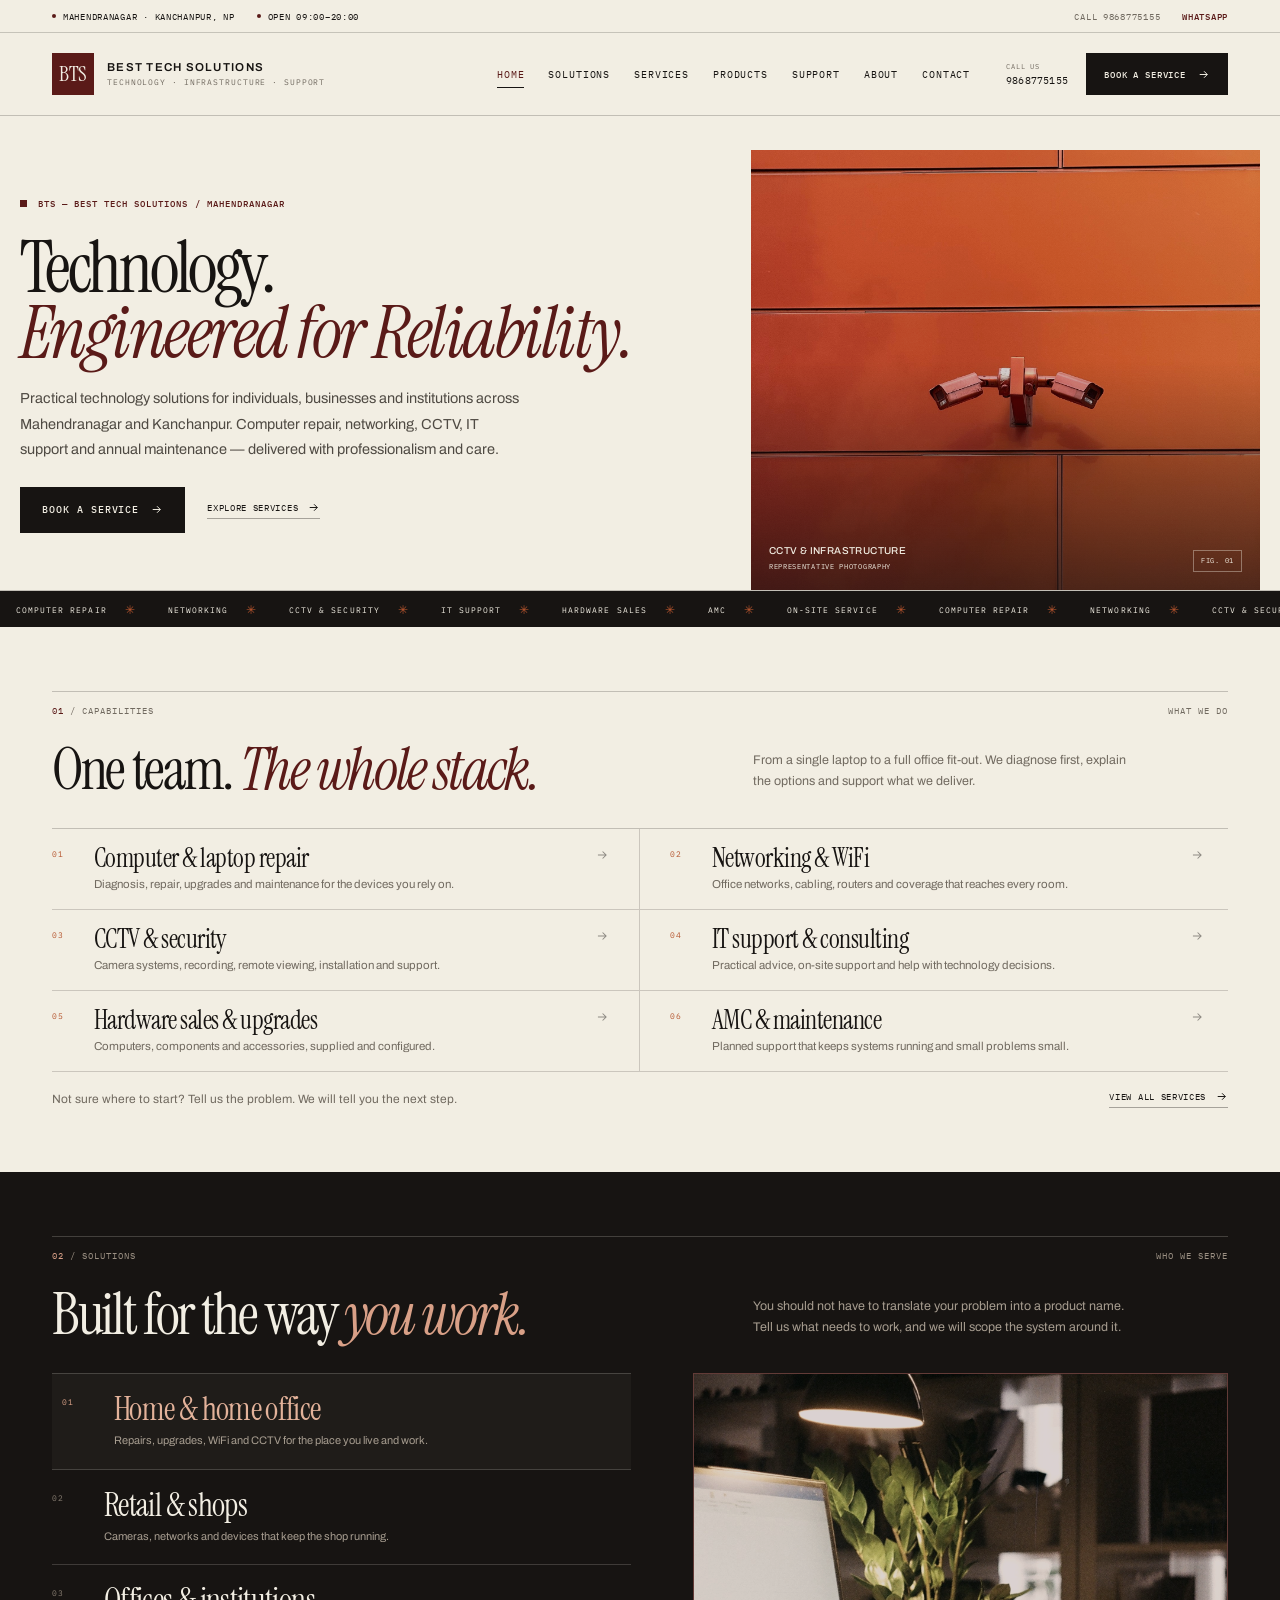
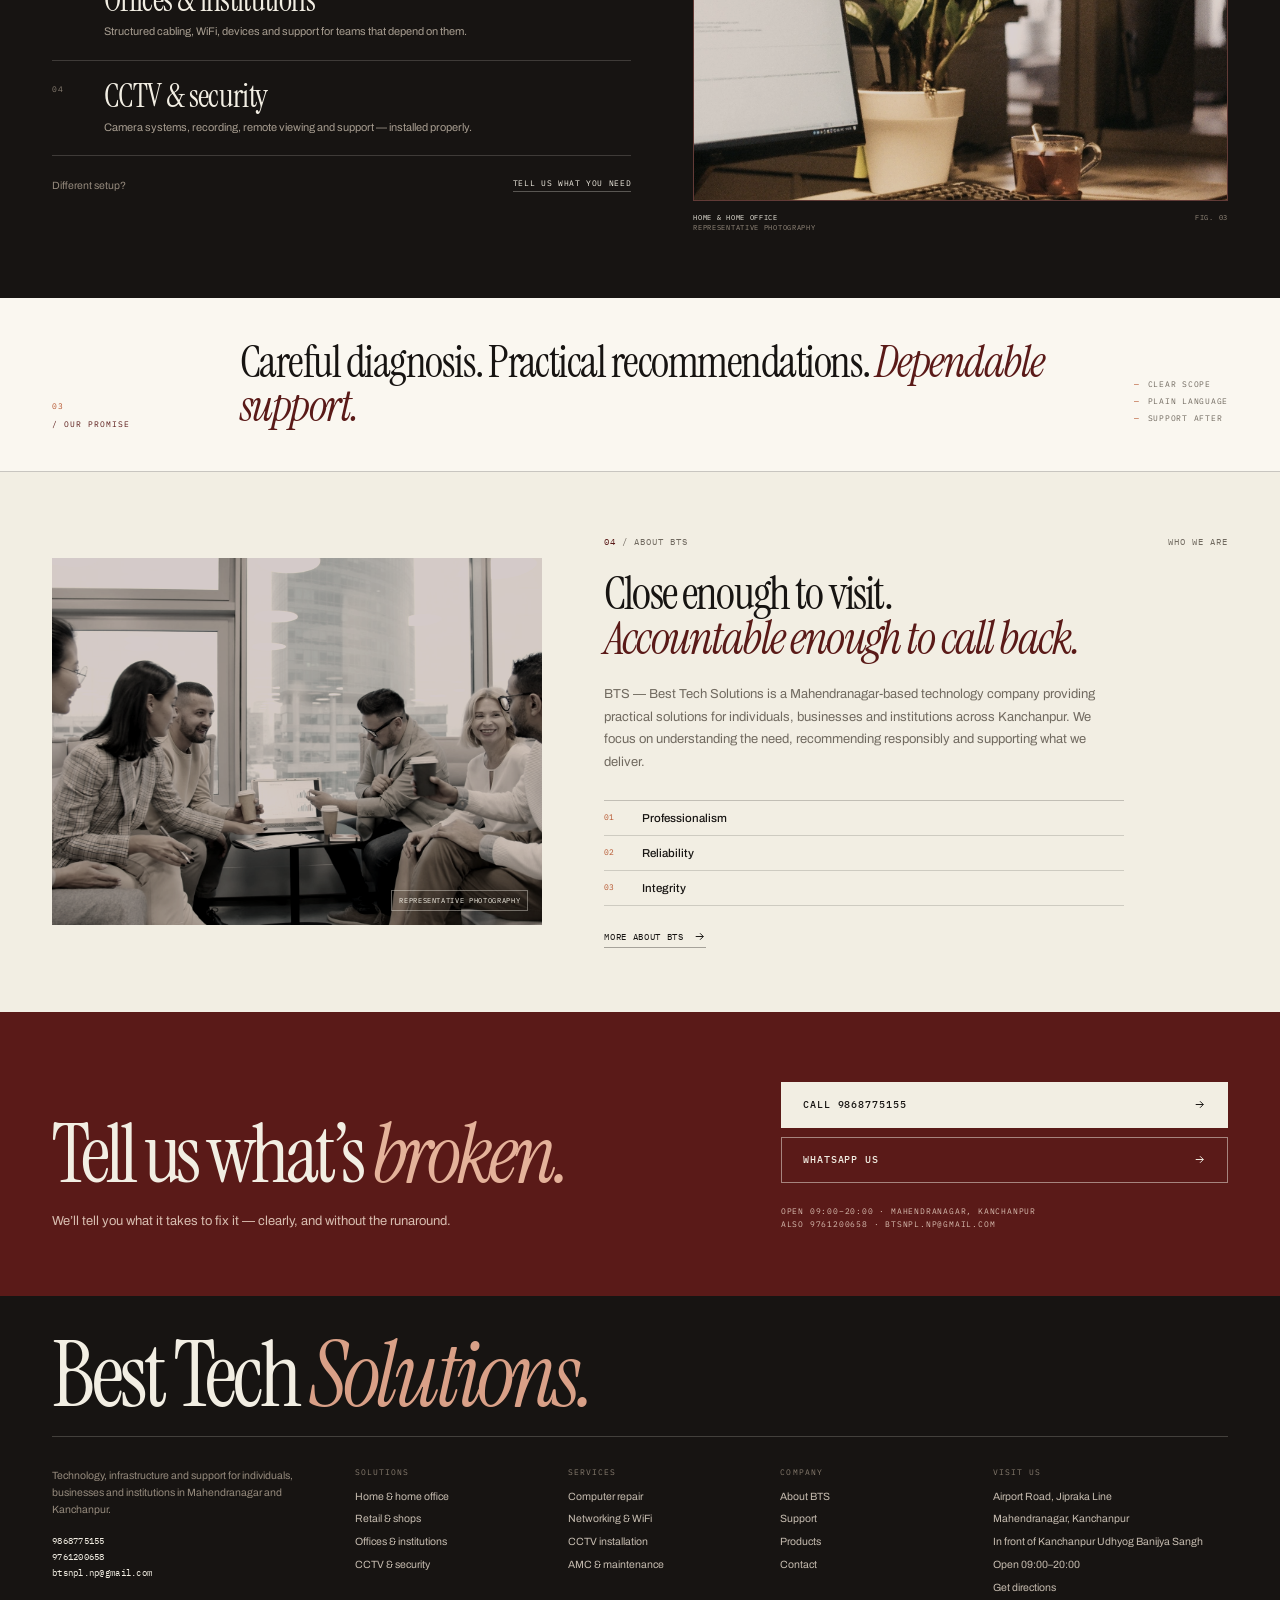
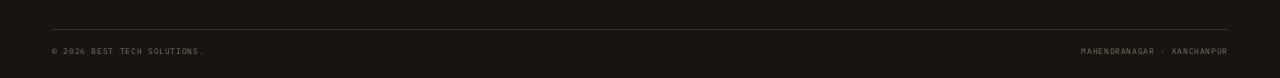
==== index.html @ 737e8fcb "Publish BTS public website client preview" ====
<!doctype html>
<html lang="en">
<head>
<meta charset="utf-8">
<meta name="viewport" content="width=device-width, initial-scale=1">
<title>Best Tech Solutions — Computer repair, networking & CCTV in Mahendranagar</title>
<meta name="description" content="Practical technology solutions for individuals, businesses and institutions in Mahendranagar, Kanchanpur. Computer repair, networking, CCTV, IT support, hardware sales and AMC.">
<meta name="theme-color" content="#F2EEE3">
<meta name="robots" content="noindex, nofollow">
<meta property="og:type" content="website">
<meta property="og:title" content="Best Tech Solutions — Computer repair, networking & CCTV in Mahendranagar">
<meta property="og:description" content="Practical technology solutions for individuals, businesses and institutions in Mahendranagar, Kanchanpur. Computer repair, networking, CCTV, IT support, hardware sales and AMC.">
<link rel="icon" href="favicon.svg" type="image/svg+xml">
<link rel="preconnect" href="https://fonts.googleapis.com">
<link rel="preconnect" href="https://fonts.gstatic.com" crossorigin>
<link rel="stylesheet" href="styles.css">
<link rel="stylesheet" href="pages.css">
<script type="application/ld+json">{"@context":"https://schema.org","@type":"ComputerStore","name":"BTS — Best Tech Solutions","description":"Computer hardware repair, networking and infrastructure, CCTV and security, IT support and consulting, hardware sales and upgrades, and annual maintenance services in Mahendranagar, Kanchanpur, Nepal.","telephone":"+977-9868775155","email":"btsnpl.np@gmail.com","address":{"@type":"PostalAddress","streetAddress":"Airport Road, Jipraka Line","addressLocality":"Mahendranagar","addressRegion":"Kanchanpur","addressCountry":"NP"},"areaServed":"Mahendranagar, Kanchanpur, Nepal"}</script>
</head>
<body class="page-home">
<a class="skip-link" href="#main">Skip to content</a>
<div class="utility">
  <div class="wrap utility-inner">
    <div class="utility-left">
      <span class="utility-item"><i></i> Mahendranagar · Kanchanpur, NP</span>
      <span class="utility-item"><i></i> Open 09:00–20:00</span>
    </div>
    <div class="utility-right">
      <a href="tel:9868775155">Call 9868775155</a>
      <a class="wa" href="https://wa.me/9779868775155" target="_blank" rel="noopener">WhatsApp</a>
    </div>
  </div>
</div>

<header class="header">
  <div class="wrap header-inner">
    <a class="brand" href="index.html" aria-label="Best Tech Solutions — home">
      <span class="brand-mark">BTS</span>
      <span class="brand-text">
        <strong>BEST TECH SOLUTIONS</strong>
        <small>Technology · Infrastructure · Support</small>
      </span>
    </a>
    <nav class="nav" aria-label="Main navigation">
      <a class="active" href="index.html" aria-current="page">Home</a>
      <a href="solutions.html">Solutions</a>
      <a href="services.html">Services</a>
      <a href="products.html">Products</a>
      <a href="support.html">Support</a>
      <a href="about.html">About</a>
      <a href="contact.html">Contact</a>
    </nav>
    <div class="header-actions">
      <a class="header-phone" href="tel:9868775155"><span>Call us</span>9868775155</a>
      <a class="btn btn-dark btn-small" href="contact.html">Book a service <svg viewBox="0 0 24 24" fill="none" stroke="currentColor" stroke-width="1.8"><path d="M5 12h14M13 6l6 6-6 6"/></svg></a>
      <button class="menu-button" type="button" id="menuButton" aria-expanded="false" aria-controls="mobileNav">Menu</button>
    </div>
  </div>
</header>

<nav class="mobile-nav" id="mobileNav" aria-label="Mobile navigation">
      <a class="active" href="index.html" aria-current="page">Home</a>
      <a href="solutions.html">Solutions</a>
      <a href="services.html">Services</a>
      <a href="products.html">Products</a>
      <a href="support.html">Support</a>
      <a href="about.html">About</a>
      <a href="contact.html">Contact</a>
  <a class="mobile-call" href="tel:9868775155">Call 9868775155</a>
  <a class="mobile-wa" href="https://wa.me/9779868775155" target="_blank" rel="noopener">WhatsApp</a>
</nav>

<main id="main">
<section class="hero">
  <div class="wrap hero-grid">
    <div class="hero-copy">
      <div>
        <p class="hero-eyebrow">BTS — Best Tech Solutions / Mahendranagar</p>
        <h1>Technology. <em>Engineered for Reliability.</em></h1>
        <p class="hero-lead">Practical technology solutions for individuals, businesses and institutions across Mahendranagar and Kanchanpur. Computer repair, networking, CCTV, IT support and annual maintenance — delivered with professionalism and care.</p>
        <div class="hero-actions">
          <a class="btn btn-dark" href="contact.html">Book a service <svg viewBox="0 0 24 24" fill="none" stroke="currentColor" stroke-width="1.8"><path d="M5 12h14M13 6l6 6-6 6"/></svg></a>
          <a class="link-arrow" href="services.html">Explore services <svg viewBox="0 0 24 24" fill="none" stroke="currentColor" stroke-width="1.8"><path d="M5 12h14M13 6l6 6-6 6"/></svg></a>
        </div>
      </div>
    </div>
    <div class="hero-visual">
      <img src="assets/modern/cctv-orange.jpg" alt="Modern security camera on an exterior wall" width="1800" height="2400">
      <div class="image-caption">
        <div><strong>CCTV &amp; infrastructure</strong>Representative photography</div>
        <span class="fig">Fig. 01</span>
      </div>
    </div>
  </div>
</section>

<div class="ticker" aria-hidden="true">
  <div class="ticker-track">
    <div class="ticker-set">
      <span>Computer repair <b>✳</b></span><span>Networking <b>✳</b></span><span>CCTV &amp; security <b>✳</b></span><span>IT support <b>✳</b></span><span>Hardware sales <b>✳</b></span><span>AMC <b>✳</b></span><span>On-site service <b>✳</b></span>
    </div>
    <div class="ticker-set">
      <span>Computer repair <b>✳</b></span><span>Networking <b>✳</b></span><span>CCTV &amp; security <b>✳</b></span><span>IT support <b>✳</b></span><span>Hardware sales <b>✳</b></span><span>AMC <b>✳</b></span><span>On-site service <b>✳</b></span>
    </div>
  </div>
</div>

<section class="section">
  <div class="wrap">
    <div class="section-meta"><span><span class="index">01</span> / Capabilities</span><span>What we do</span></div>
    <div class="section-intro">
      <h2>One team. <em>The whole stack.</em></h2>
      <p>From a single laptop to a full office fit-out. We diagnose first, explain the options and support what we deliver.</p>
    </div>
    <div class="cap-list">
      <a class="cap-row" href="services.html#repair">
        <span class="cap-num">01</span>
        <h3>Computer &amp; laptop repair</h3>
        <p>Diagnosis, repair, upgrades and maintenance for the devices you rely on.</p>
        <svg class="cap-arrow" viewBox="0 0 24 24" fill="none" stroke="currentColor" stroke-width="1.8"><path d="M5 12h14M13 6l6 6-6 6"/></svg>
      </a>
      <a class="cap-row" href="services.html#networking">
        <span class="cap-num">02</span>
        <h3>Networking &amp; WiFi</h3>
        <p>Office networks, cabling, routers and coverage that reaches every room.</p>
        <svg class="cap-arrow" viewBox="0 0 24 24" fill="none" stroke="currentColor" stroke-width="1.8"><path d="M5 12h14M13 6l6 6-6 6"/></svg>
      </a>
      <a class="cap-row" href="services.html#cctv">
        <span class="cap-num">03</span>
        <h3>CCTV &amp; security</h3>
        <p>Camera systems, recording, remote viewing, installation and support.</p>
        <svg class="cap-arrow" viewBox="0 0 24 24" fill="none" stroke="currentColor" stroke-width="1.8"><path d="M5 12h14M13 6l6 6-6 6"/></svg>
      </a>
      <a class="cap-row" href="services.html#support">
        <span class="cap-num">04</span>
        <h3>IT support &amp; consulting</h3>
        <p>Practical advice, on-site support and help with technology decisions.</p>
        <svg class="cap-arrow" viewBox="0 0 24 24" fill="none" stroke="currentColor" stroke-width="1.8"><path d="M5 12h14M13 6l6 6-6 6"/></svg>
      </a>
      <a class="cap-row" href="services.html#sales">
        <span class="cap-num">05</span>
        <h3>Hardware sales &amp; upgrades</h3>
        <p>Computers, components and accessories, supplied and configured.</p>
        <svg class="cap-arrow" viewBox="0 0 24 24" fill="none" stroke="currentColor" stroke-width="1.8"><path d="M5 12h14M13 6l6 6-6 6"/></svg>
      </a>
      <a class="cap-row" href="services.html#amc">
        <span class="cap-num">06</span>
        <h3>AMC &amp; maintenance</h3>
        <p>Planned support that keeps systems running and small problems small.</p>
        <svg class="cap-arrow" viewBox="0 0 24 24" fill="none" stroke="currentColor" stroke-width="1.8"><path d="M5 12h14M13 6l6 6-6 6"/></svg>
      </a>
    </div>
    <div class="cap-foot">
      <p>Not sure where to start? Tell us the problem. We will tell you the next step.</p>
      <a class="link-arrow" href="services.html">View all services <svg viewBox="0 0 24 24" fill="none" stroke="currentColor" stroke-width="1.8"><path d="M5 12h14M13 6l6 6-6 6"/></svg></a>
    </div>
  </div>
</section>

<section class="section section-dark" id="solutions">
  <div class="wrap">
    <div class="section-meta"><span><span class="index">02</span> / Solutions</span><span>Who we serve</span></div>
    <div class="section-intro">
      <h2>Built for the way <em>you work.</em></h2>
      <p>You should not have to translate your problem into a product name. Tell us what needs to work, and we will scope the system around it.</p>
    </div>
    <div class="solution-grid">
      <div class="solution-list" id="solutionList">
        <a class="solution-row active" href="solutions.html#home" data-image="assets/modern/home-office.jpg" data-caption="Home &amp; home office" data-alt="Home office desk with a monitor and plant" data-fig="03">
          <span class="num">01</span>
          <div><h3>Home &amp; home office</h3><p>Repairs, upgrades, WiFi and CCTV for the place you live and work.</p></div>
        </a>
        <a class="solution-row" href="solutions.html#retail" data-image="assets/modern/retail-counter.jpg" data-caption="Retail &amp; shops" data-alt="Customer paying at a modern retail counter" data-fig="04">
          <span class="num">02</span>
          <div><h3>Retail &amp; shops</h3><p>Cameras, networks and devices that keep the shop running.</p></div>
        </a>
        <a class="solution-row" href="solutions.html#offices" data-image="assets/modern/office-team.jpg" data-caption="Offices &amp; institutions" data-alt="Team working together in a bright office" data-fig="05">
          <span class="num">03</span>
          <div><h3>Offices &amp; institutions</h3><p>Structured cabling, WiFi, devices and support for teams that depend on them.</p></div>
        </a>
        <a class="solution-row" href="solutions.html#cctv" data-image="assets/modern/cctv-camera.jpg" data-caption="CCTV &amp; security" data-alt="Modern security camera installed on a building" data-fig="06">
          <span class="num">04</span>
          <div><h3>CCTV &amp; security</h3><p>Camera systems, recording, remote viewing and support — installed properly.</p></div>
        </a>
        <div class="solution-foot">
          <span>Different setup?</span>
          <a href="contact.html">Tell us what you need</a>
        </div>
      </div>
      <div class="solution-visual">
        <div class="solution-image">
          <img id="solutionImage" src="assets/modern/home-office.jpg" alt="Home office desk with a monitor and plant" width="1800" height="2715" loading="lazy">
        </div>
        <div class="solution-caption">
          <div><strong id="solutionCaption">Home &amp; home office</strong>Representative photography</div>
          <span id="solutionFig">Fig. 03</span>
        </div>
      </div>
    </div>
  </div>
</section>

<section class="promise-band">
  <div class="wrap promise-band-inner">
    <div class="promise-band-meta"><span class="index">03</span> / Our promise</div>
    <blockquote>Careful diagnosis. Practical recommendations. <em>Dependable support.</em></blockquote>
    <div class="promise-band-points">
      <span>Clear scope</span>
      <span>Plain language</span>
      <span>Support after</span>
    </div>
  </div>
</section>

<section class="section" id="about">
  <div class="wrap about-grid">
    <div class="about-photo">
      <img src="assets/modern/office-team.jpg" alt="Technology team working together in a bright office" width="1800" height="1013" loading="lazy">
      <span class="photo-tag">Representative photography</span>
    </div>
    <div class="about-copy">
      <div class="section-meta"><span><span class="index">04</span> / About BTS</span><span>Who we are</span></div>
      <h2>Close enough to visit.<br><em>Accountable enough to call back.</em></h2>
      <p>BTS — Best Tech Solutions is a Mahendranagar-based technology company providing practical solutions for individuals, businesses and institutions across Kanchanpur. We focus on understanding the need, recommending responsibly and supporting what we deliver.</p>
      <div class="mini-values">
        <div class="mini-value"><span>01</span><strong>Professionalism</strong></div>
        <div class="mini-value"><span>02</span><strong>Reliability</strong></div>
        <div class="mini-value"><span>03</span><strong>Integrity</strong></div>
      </div>
      <a class="link-arrow" href="about.html">More about BTS <svg viewBox="0 0 24 24" fill="none" stroke="currentColor" stroke-width="1.8"><path d="M5 12h14M13 6l6 6-6 6"/></svg></a>
    </div>
  </div>
</section>

<section class="cta">
  <div class="wrap cta-grid">
    <div>
      <h2>Tell us what’s <em>broken.</em></h2>
      <p>We’ll tell you what it takes to fix it — clearly, and without the runaround.</p>
    </div>
    <div>
      <div class="cta-actions">
        <a class="btn btn-bone" href="tel:9868775155">Call 9868775155 <svg viewBox="0 0 24 24" fill="none" stroke="currentColor" stroke-width="1.8"><path d="M5 12h14M13 6l6 6-6 6"/></svg></a>
        <a class="btn btn-light-outline" href="https://wa.me/9779868775155" target="_blank" rel="noopener">WhatsApp us <svg viewBox="0 0 24 24" fill="none" stroke="currentColor" stroke-width="1.8"><path d="M5 12h14M13 6l6 6-6 6"/></svg></a>
      </div>
      <div class="cta-meta">Open 09:00–20:00 · Mahendranagar, Kanchanpur<br>Also 9761200658 · btsnpl.np@gmail.com</div>
    </div>
  </div>
</section>
</main>

<footer class="footer">
  <div class="wrap">
    <div class="footer-wordmark">Best Tech <em>Solutions.</em></div>
    <div class="footer-grid">
      <div class="footer-brand">
        <p>Technology, infrastructure and support for individuals, businesses and institutions in Mahendranagar and Kanchanpur.</p>
        <div class="footer-contact">
          <a href="tel:9868775155">9868775155</a>
          <a href="tel:9761200658">9761200658</a>
          <a href="mailto:btsnpl.np@gmail.com">btsnpl.np@gmail.com</a>
        </div>
      </div>
      <div>
        <h4>Solutions</h4>
        <ul>
          <li><a href="solutions.html#home">Home &amp; home office</a></li>
          <li><a href="solutions.html#retail">Retail &amp; shops</a></li>
          <li><a href="solutions.html#offices">Offices &amp; institutions</a></li>
          <li><a href="solutions.html#cctv">CCTV &amp; security</a></li>
        </ul>
      </div>
      <div>
        <h4>Services</h4>
        <ul>
          <li><a href="services.html#repair">Computer repair</a></li>
          <li><a href="services.html#networking">Networking &amp; WiFi</a></li>
          <li><a href="services.html#cctv">CCTV installation</a></li>
          <li><a href="services.html#amc">AMC &amp; maintenance</a></li>
        </ul>
      </div>
      <div>
        <h4>Company</h4>
        <ul>
          <li><a href="about.html">About BTS</a></li>
          <li><a href="support.html">Support</a></li>
          <li><a href="products.html">Products</a></li>
          <li><a href="contact.html">Contact</a></li>
        </ul>
      </div>
      <div>
        <h4>Visit us</h4>
        <ul>
          <li>Airport Road, Jipraka Line</li>
          <li>Mahendranagar, Kanchanpur</li>
          <li>In front of Kanchanpur Udhyog Banijya Sangh</li>
          <li>Open 09:00–20:00</li>
          <li><a href="https://www.google.com/maps/search/?api=1&amp;query=Airport+Road%2C+Jipraka+Line%2C+Mahendranagar%2C+Kanchanpur%2C+Nepal" target="_blank" rel="noopener">Get directions</a></li>
        </ul>
      </div>
    </div>
    <div class="footer-bottom">
      <span>© 2026 Best Tech Solutions.</span>
      <span>Mahendranagar · Kanchanpur</span>
    </div>
  </div>
</footer>
<script src="script.js" defer></script>
</body>
</html>
---- styles.css ----
@import url('https://fonts.googleapis.com/css2?family=Archivo:wght@400;500;600;700&family=IBM+Plex+Mono:wght@400;500&family=Instrument+Serif:ital@0;1&display=swap');

:root {
  --bone: #F2EEE3;
  --paper: #FAF7F0;
  --ink: #171412;
  --oxblood: #5A1A18;
  --oxblood-deep: #421311;
  --rust: #B5542D;
  --rust-light: #D9A087;
  --stone: #D6CEC0;
  --muted: #716A60;
  --display: "Instrument Serif", Georgia, "Times New Roman", serif;
  --body: "Archivo", "Segoe UI", system-ui, sans-serif;
  --mono: "IBM Plex Mono", ui-monospace, "Cascadia Mono", monospace;
  --max: 1240px;
  --pad: 32px;
}

* { box-sizing: border-box; }
html { scroll-behavior: smooth; }
body {
  margin: 0;
  padding: 0;
  background: var(--bone);
  color: var(--ink);
  font-family: var(--body);
  -webkit-font-smoothing: antialiased;
}
a { color: inherit; text-decoration: none; }
button, a { font: inherit; }
img { display: block; max-width: 100%; }
.wrap { width: 100%; max-width: var(--max); margin: 0 auto; padding: 0 var(--pad); }

/* Utility + header */
.utility { border-bottom: 1px solid rgba(23,20,18,.2); }
.utility-inner {
  display: flex;
  align-items: center;
  justify-content: space-between;
  gap: 24px;
  height: 32px;
  font-family: var(--mono);
  font-size: 9px;
  letter-spacing: .08em;
  text-transform: uppercase;
}
.utility-left, .utility-right { display: flex; align-items: center; gap: 22px; }
.utility-item { display: inline-flex; align-items: center; gap: 7px; white-space: nowrap; }
.utility-item i {
  width: 4px;
  height: 4px;
  background: var(--oxblood);
  border-radius: 50%;
}
.utility-right a { color: var(--muted); }
.utility-right a:hover { color: var(--ink); }
.utility-right .wa { color: var(--oxblood); font-weight: 500; }

.header { border-bottom: 1px solid rgba(23,20,18,.22); }
.header-inner {
  display: flex;
  align-items: center;
  justify-content: space-between;
  gap: 36px;
  height: 82px;
}
.brand { display: flex; align-items: center; gap: 13px; flex: 0 0 auto; }
.brand-mark {
  display: grid;
  place-items: center;
  width: 42px;
  height: 42px;
  color: var(--bone);
  background: var(--oxblood);
  font-family: var(--display);
  font-size: 21px;
  line-height: 1;
  letter-spacing: -.02em;
}
.brand-text strong {
  display: block;
  color: var(--ink);
  font-family: var(--body);
  font-size: 11.5px;
  font-weight: 600;
  letter-spacing: .11em;
  line-height: 1.1;
}
.brand-text small {
  display: block;
  margin-top: 4px;
  color: var(--muted);
  font-family: var(--mono);
  font-size: 7.5px;
  letter-spacing: .12em;
  line-height: 1.2;
  text-transform: uppercase;
}
.nav { display: flex; align-items: center; gap: 24px; margin-left: auto; }
.nav a {
  position: relative;
  padding: 7px 0;
  font-family: var(--mono);
  font-size: 9.5px;
  letter-spacing: .09em;
  text-transform: uppercase;
  white-space: nowrap;
}
.nav a::after {
  position: absolute;
  right: 0;
  bottom: 0;
  left: 0;
  height: 1px;
  background: var(--ink);
  content: "";
  transform: scaleX(0);
  transform-origin: right;
  transition: transform .22s ease;
}
.nav a:hover::after, .nav a.active::after { transform: scaleX(1); transform-origin: left; }
.nav a.active { color: var(--oxblood); }
.header-actions { display: flex; align-items: center; gap: 18px; flex: 0 0 auto; }
.header-phone {
  font-family: var(--mono);
  font-size: 10px;
  letter-spacing: .02em;
  white-space: nowrap;
}
.header-phone span {
  display: block;
  margin-bottom: 3px;
  color: var(--muted);
  font-size: 7px;
  letter-spacing: .12em;
  text-transform: uppercase;
}
.menu-button {
  display: none;
  border: 0;
  background: none;
  color: var(--ink);
  font-family: var(--mono);
  font-size: 9px;
  letter-spacing: .1em;
  text-transform: uppercase;
  cursor: pointer;
}
.mobile-nav { display: none; }

/* Buttons */
.btn {
  display: inline-flex;
  align-items: center;
  justify-content: center;
  gap: 11px;
  height: 46px;
  padding: 0 21px;
  border: 1px solid transparent;
  border-radius: 0;
  font-family: var(--mono);
  font-size: 9.5px;
  font-weight: 500;
  letter-spacing: .1em;
  text-transform: uppercase;
  white-space: nowrap;
  cursor: pointer;
  transition: background .2s ease, color .2s ease, border-color .2s ease;
}
.btn svg { width: 13px; height: 13px; }
.btn-dark { color: var(--bone); background: var(--ink); border-color: var(--ink); }
.btn-dark:hover { background: var(--oxblood); border-color: var(--oxblood); }
.btn-outline { color: var(--ink); background: transparent; border-color: rgba(23,20,18,.55); }
.btn-outline:hover { color: var(--bone); background: var(--ink); border-color: var(--ink); }
.btn-bone { color: var(--ink); background: var(--bone); border-color: var(--bone); }
.btn-bone:hover { background: transparent; color: var(--bone); }
.btn-light-outline { color: var(--bone); background: transparent; border-color: rgba(242,238,227,.5); }
.btn-light-outline:hover { background: var(--bone); color: var(--ink); border-color: var(--bone); }
.btn-small { height: 42px; padding: 0 17px; font-size: 8.5px; }
.link-arrow {
  display: inline-flex;
  align-items: center;
  gap: 9px;
  padding-bottom: 4px;
  border-bottom: 1px solid rgba(23,20,18,.35);
  font-family: var(--mono);
  font-size: 8.5px;
  letter-spacing: .08em;
  text-transform: uppercase;
  transition: gap .2s ease, border-color .2s ease;
}
.link-arrow:hover { gap: 14px; border-color: var(--oxblood); color: var(--oxblood); }
.link-arrow svg { width: 13px; height: 13px; }
.link-light {
  border-color: rgba(242,238,227,.3);
  color: var(--bone);
}
.link-light:hover { color: var(--rust-light); border-color: var(--rust-light); }

/* Hero */
.hero { border-bottom: 1px solid rgba(23,20,18,.22); }
.hero-grid {
  display: grid;
  grid-template-columns: minmax(0, 1.15fr) minmax(0, .85fr);
  gap: 42px;
  align-items: stretch;
  padding: 34px 0 0;
}
.hero-copy {
  display: flex;
  flex-direction: column;
  justify-content: center;
  padding: 18px 0 28px;
}
.hero-eyebrow {
  display: flex;
  align-items: center;
  gap: 11px;
  margin: 0;
  color: var(--oxblood);
  font-family: var(--mono);
  font-size: 8.5px;
  font-weight: 500;
  letter-spacing: .12em;
  text-transform: uppercase;
}
.hero-eyebrow::before {
  width: 7px;
  height: 7px;
  background: var(--oxblood);
  content: "";
}
.hero h1 {
  max-width: 760px;
  margin: 26px 0 20px;
  font-family: var(--display);
  font-size: clamp(54px, 5.6vw, 78px);
  font-weight: 400;
  letter-spacing: -.045em;
  line-height: .92;
}
.hero h1 em {
  display: block;
  color: var(--oxblood);
  font-style: italic;
  letter-spacing: -.035em;
}
.hero-lead {
  max-width: 500px;
  margin: 0;
  color: #4F4A43;
  font-size: 14.5px;
  line-height: 1.75;
}
.hero-actions {
  display: flex;
  flex-wrap: wrap;
  align-items: center;
  gap: 22px;
  margin-top: 24px;
}
.hero-visual {
  position: relative;
  min-height: 440px;
  overflow: hidden;
  background: var(--oxblood-deep);
}
.hero-visual img {
  position: absolute;
  inset: 0;
  width: 100%;
  height: 100%;
  object-fit: cover;
  object-position: center 45%;
  filter: saturate(.92) contrast(1.03) brightness(.94);
}
.hero-visual::after {
  position: absolute;
  inset: 0;
  content: "";
  background: rgba(90,26,24,.12);
  mix-blend-mode: multiply;
}
.hero-visual::before {
  position: absolute;
  z-index: 1;
  inset: 0;
  content: "";
  background: linear-gradient(180deg, rgba(23,20,18,.02) 48%, rgba(23,20,18,.68) 100%);
}
.image-caption {
  position: absolute;
  z-index: 2;
  right: 18px;
  bottom: 18px;
  left: 18px;
  display: flex;
  align-items: flex-end;
  justify-content: space-between;
  gap: 20px;
  color: var(--bone);
  font-family: var(--mono);
  font-size: 7px;
  letter-spacing: .1em;
  line-height: 1.5;
  text-transform: uppercase;
}
.image-caption strong {
  display: block;
  margin-bottom: 4px;
  font-family: var(--body);
  font-size: 10px;
  font-weight: 500;
  letter-spacing: .04em;
}
.image-caption .fig {
  flex: 0 0 auto;
  padding: 5px 7px;
  border: 1px solid rgba(242,238,227,.38);
}

/* Ticker */
.ticker {
  overflow: hidden;
  background: var(--ink);
  color: var(--bone);
  border-top: 1px solid var(--ink);
}
.ticker-track {
  display: flex;
  width: max-content;
  animation: ticker 38s linear infinite;
}
.ticker-set { display: flex; align-items: center; }
.ticker span {
  display: inline-flex;
  align-items: center;
  gap: 18px;
  padding: 10px 16px;
  font-family: var(--mono);
  font-size: 8px;
  letter-spacing: .13em;
  text-transform: uppercase;
  white-space: nowrap;
}
.ticker b { color: var(--rust); font-weight: 400; font-size: 12px; }
@keyframes ticker { to { transform: translateX(-50%); } }
@media (prefers-reduced-motion: reduce) {
  .ticker-track { animation: none; }
}

/* Section language */
.section { padding: 64px 0; }
.section-paper { background: var(--paper); }
.section-dark { background: var(--ink); color: var(--bone); }
.section-meta {
  display: flex;
  align-items: center;
  justify-content: space-between;
  gap: 20px;
  padding-top: 13px;
  border-top: 1px solid rgba(23,20,18,.22);
  color: var(--muted);
  font-family: var(--mono);
  font-size: 8.5px;
  letter-spacing: .12em;
  text-transform: uppercase;
}
.section-meta .index { color: var(--oxblood); }
.section-dark .section-meta { border-color: rgba(242,238,227,.2); color: #9B9083; }
.section-dark .section-meta .index { color: var(--rust-light); }
.section-intro {
  display: grid;
  grid-template-columns: minmax(0, 1.15fr) minmax(0, .85fr);
  gap: 58px;
  align-items: end;
  margin: 26px 0 30px;
}
.section-intro h2 {
  max-width: 760px;
  margin: 0;
  font-family: var(--display);
  font-size: clamp(40px, 4.6vw, 58px);
  font-weight: 400;
  letter-spacing: -.04em;
  line-height: .96;
}
.section-intro h2 em { color: var(--oxblood); font-style: italic; }
.section-dark .section-intro h2 em { color: var(--rust-light); }
.section-intro p {
  max-width: 390px;
  margin: 0 0 5px;
  color: var(--muted);
  font-size: 12.5px;
  line-height: 1.7;
}
.section-dark .section-intro p { color: #A79D90; }

/* Capabilities */
.cap-list {
  display: grid;
  grid-template-columns: 1fr 1fr;
  border-top: 1px solid rgba(23,20,18,.22);
}
.cap-row {
  display: grid;
  grid-template-columns: 30px minmax(0, 1fr) 18px;
  grid-template-rows: auto auto;
  column-gap: 12px;
  row-gap: 5px;
  align-items: start;
  padding: 16px 24px 16px 0;
  border-bottom: 1px solid rgba(23,20,18,.18);
  transition: background .22s ease, color .22s ease;
}
.cap-row:nth-child(odd) {
  padding-right: 30px;
  border-right: 1px solid rgba(23,20,18,.18);
}
.cap-row:nth-child(even) { padding-left: 30px; }
.cap-row:hover {
  color: var(--bone);
  background: var(--oxblood);
}
.cap-num {
  grid-column: 1;
  grid-row: 1;
  padding-top: 4px;
  color: var(--rust);
  font-family: var(--mono);
  font-size: 8px;
  letter-spacing: .1em;
}
.cap-row h3 {
  grid-column: 2;
  grid-row: 1;
  margin: 0;
  font-family: var(--display);
  font-size: 26px;
  font-weight: 400;
  letter-spacing: -.02em;
  line-height: 1;
}
.cap-row p {
  grid-column: 2;
  grid-row: 2;
  max-width: 360px;
  margin: 0;
  color: var(--muted);
  font-size: 11.5px;
  line-height: 1.5;
  transition: color .22s ease;
}
.cap-row:hover p { color: rgba(242,238,227,.72); }
.cap-arrow {
  grid-column: 3;
  grid-row: 1;
  align-self: start;
  justify-self: end;
  margin-top: 3px;
  width: 14px;
  height: 14px;
  opacity: .45;
  transition: opacity .22s ease, transform .22s ease;
}
.cap-row:hover .cap-arrow { opacity: 1; transform: translateX(3px); }
.cap-foot {
  display: flex;
  align-items: center;
  justify-content: space-between;
  gap: 24px;
  margin-top: 18px;
}
.cap-foot p { margin: 0; color: var(--muted); font-size: 12px; }

/* Solutions */
.solution-grid {
  display: grid;
  grid-template-columns: minmax(0, 1.04fr) minmax(0, .96fr);
  gap: 62px;
  align-items: start;
}
.solution-list { border-top: 1px solid rgba(242,238,227,.22); }
.solution-row {
  display: grid;
  grid-template-columns: 34px minmax(0, 1fr);
  gap: 18px;
  padding: 19px 0;
  border-bottom: 1px solid rgba(242,238,227,.18);
  cursor: pointer;
  outline: none;
  transition: padding .2s ease, background .2s ease;
}
.solution-row:hover, .solution-row:focus-visible, .solution-row.active {
  padding-left: 10px;
  background: rgba(242,238,227,.035);
}
.solution-row .num {
  padding-top: 4px;
  color: #887E72;
  font-family: var(--mono);
  font-size: 8px;
  letter-spacing: .08em;
  transition: color .2s ease;
}
.solution-row h3 {
  margin: 0;
  color: var(--bone);
  font-family: var(--display);
  font-size: 32px;
  font-weight: 400;
  letter-spacing: -.02em;
  line-height: 1;
  transition: color .2s ease;
}
.solution-row p {
  max-width: 450px;
  margin: 7px 0 0;
  color: #A79D90;
  font-size: 11px;
  line-height: 1.6;
}
.solution-row:hover .num, .solution-row:focus-visible .num, .solution-row.active .num { color: var(--rust-light); }
.solution-row:hover h3, .solution-row:focus-visible h3, .solution-row.active h3 { color: #E3B29A; }
.solution-visual { position: sticky; top: 20px; }
.solution-image {
  position: relative;
  aspect-ratio: 5 / 4;
  overflow: hidden;
  background: var(--oxblood-deep);
  border: 1px solid rgba(242,238,227,.18);
}
.solution-image img {
  position: absolute;
  inset: 0;
  width: 100%;
  height: 100%;
  object-fit: cover;
  filter: saturate(.62) sepia(.1) contrast(1.04) brightness(.94);
  opacity: 1;
  transition: opacity .18s ease;
}
.solution-image::after {
  position: absolute;
  inset: 0;
  content: "";
  background: rgba(90,26,24,.14);
  mix-blend-mode: multiply;
}
.solution-caption {
  display: flex;
  align-items: flex-start;
  justify-content: space-between;
  gap: 18px;
  padding-top: 12px;
  color: #94897C;
  font-family: var(--mono);
  font-size: 7px;
  letter-spacing: .1em;
  line-height: 1.5;
  text-transform: uppercase;
}
.solution-caption strong { display: block; color: var(--bone); font-weight: 400; }
.solution-foot {
  display: flex;
  align-items: center;
  justify-content: space-between;
  gap: 20px;
  padding-top: 22px;
  color: #94897C;
  font-size: 10.5px;
}
.solution-foot a {
  padding-bottom: 3px;
  border-bottom: 1px solid rgba(242,238,227,.3);
  color: var(--bone);
  font-family: var(--mono);
  font-size: 8px;
  letter-spacing: .08em;
  text-transform: uppercase;
  transition: color .2s ease, border-color .2s ease;
}
.solution-foot a:hover { color: var(--rust-light); border-color: var(--rust-light); }

/* Promise band */
.promise-band {
  padding: 42px 0;
  background: var(--paper);
  border-bottom: 1px solid rgba(23,20,18,.22);
}
.promise-band-inner {
  display: grid;
  grid-template-columns: 150px minmax(0, 1fr) auto;
  gap: 38px;
  align-items: end;
}
.promise-band-meta {
  color: var(--oxblood);
  font-family: var(--mono);
  font-size: 8px;
  letter-spacing: .12em;
  text-transform: uppercase;
}
.promise-band-meta .index { display: block; margin-bottom: 8px; color: var(--rust); }
.promise-band blockquote {
  max-width: 840px;
  margin: 0;
  font-family: var(--display);
  font-size: clamp(32px, 3.4vw, 48px);
  font-weight: 400;
  letter-spacing: -.035em;
  line-height: 1.02;
}
.promise-band blockquote em { color: var(--oxblood); font-style: italic; }
.promise-band-points {
  display: flex;
  flex-direction: column;
  gap: 7px;
  padding-bottom: 6px;
  color: var(--muted);
  font-family: var(--mono);
  font-size: 7.5px;
  letter-spacing: .1em;
  text-transform: uppercase;
  white-space: nowrap;
}
.promise-band-points span::before { content: "—"; margin-right: 8px; color: var(--rust); }

/* About teaser */
.about-grid {
  display: grid;
  grid-template-columns: minmax(0, .88fr) minmax(0, 1.12fr);
  gap: 62px;
  align-items: center;
}
.about-photo {
  position: relative;
  aspect-ratio: 4 / 3;
  overflow: hidden;
  background: var(--oxblood-deep);
}
.about-photo img {
  width: 100%;
  height: 100%;
  object-fit: cover;
  object-position: center 40%;
  filter: grayscale(.65) sepia(.2) saturate(.8) contrast(1.05) brightness(.93);
}
.about-photo::after {
  position: absolute;
  inset: 0;
  content: "";
  background: rgba(90,26,24,.16);
  mix-blend-mode: multiply;
}
.about-photo .photo-tag {
  position: absolute;
  z-index: 2;
  right: 14px;
  bottom: 14px;
  padding: 5px 7px;
  color: var(--bone);
  border: 1px solid rgba(242,238,227,.4);
  font-family: var(--mono);
  font-size: 6.5px;
  letter-spacing: .1em;
  text-transform: uppercase;
}
.about-copy .section-meta { border-top: 0; padding-top: 0; margin-bottom: 24px; }
.about-copy h2 {
  max-width: 640px;
  margin: 0;
  font-family: var(--display);
  font-size: clamp(38px, 3.6vw, 46px);
  font-weight: 400;
  letter-spacing: -.04em;
  line-height: .98;
}
.about-copy h2 em { color: var(--oxblood); font-style: italic; }
.about-copy > p {
  max-width: 520px;
  margin: 22px 0 0;
  color: var(--muted);
  font-size: 13px;
  line-height: 1.75;
}
.mini-values {
  max-width: 520px;
  margin-top: 26px;
  border-top: 1px solid rgba(23,20,18,.22);
}
.mini-value {
  display: grid;
  grid-template-columns: 26px 1fr;
  gap: 12px;
  padding: 11px 0;
  border-bottom: 1px solid rgba(23,20,18,.16);
}
.mini-value span {
  color: var(--rust);
  font-family: var(--mono);
  font-size: 8px;
}
.mini-value strong { font-size: 11.5px; font-weight: 500; }
.about-copy .link-arrow { margin-top: 24px; }

/* CTA */
.cta {
  padding: 70px 0 64px;
  color: var(--bone);
  background: var(--oxblood);
}
.cta-grid {
  display: grid;
  grid-template-columns: minmax(0, 1.2fr) minmax(0, .8fr);
  gap: 58px;
  align-items: end;
}
.cta h2 {
  max-width: 770px;
  margin: 0;
  font-family: var(--display);
  font-size: clamp(54px, 6.4vw, 86px);
  font-weight: 400;
  letter-spacing: -.05em;
  line-height: .9;
}
.cta h2 em { color: #E4B29A; font-style: italic; }
.cta p {
  max-width: 440px;
  margin: 18px 0 0;
  color: #D8BDB0;
  font-size: 13px;
  line-height: 1.7;
}
.cta-actions { display: flex; flex-direction: column; align-items: flex-start; gap: 9px; }
.cta-actions .btn { width: 100%; justify-content: space-between; }
.cta-meta {
  margin-top: 22px;
  color: #D8BDB0;
  font-family: var(--mono);
  font-size: 8px;
  letter-spacing: .1em;
  line-height: 1.7;
  text-transform: uppercase;
}

/* Footer */
.footer { padding: 44px 0 22px; color: var(--bone); background: var(--ink); }
.footer-wordmark {
  padding-bottom: 24px;
  border-bottom: 1px solid rgba(242,238,227,.2);
  font-family: var(--display);
  font-size: clamp(48px, 7vw, 92px);
  font-weight: 400;
  letter-spacing: -.045em;
  line-height: .8;
}
.footer-wordmark em { color: var(--rust-light); font-style: italic; }
.footer-grid {
  display: grid;
  grid-template-columns: 1.5fr repeat(3, 1fr) 1.3fr;
  gap: 32px;
  padding: 30px 0 34px;
}
.footer h4 {
  margin: 0 0 12px;
  color: #857A6D;
  font-family: var(--mono);
  font-size: 7.5px;
  font-weight: 400;
  letter-spacing: .14em;
  text-transform: uppercase;
}
.footer ul { display: flex; flex-direction: column; gap: 7px; margin: 0; padding: 0; list-style: none; }
.footer li, .footer li a { color: #C5BBAF; font-size: 10.5px; line-height: 1.5; }
.footer li a:hover { color: var(--bone); }
.footer-brand p {
  max-width: 260px;
  margin: 0 0 16px;
  color: #94897C;
  font-size: 10.5px;
  line-height: 1.65;
}
.footer-contact { display: flex; flex-direction: column; gap: 5px; }
.footer-contact a { color: var(--bone); font-family: var(--mono); font-size: 9px; letter-spacing: .03em; }
.footer-bottom {
  display: flex;
  align-items: center;
  justify-content: space-between;
  gap: 20px;
  padding-top: 16px;
  border-top: 1px solid rgba(242,238,227,.14);
  color: #7E7367;
  font-family: var(--mono);
  font-size: 8px;
  letter-spacing: .08em;
  text-transform: uppercase;
}
.footer-bottom-links { display: flex; gap: 18px; }
.footer-bottom-links a:hover { color: var(--bone); }

/* About page */
.about-hero { padding: 40px 0 0; border-bottom: 1px solid rgba(23,20,18,.22); }
.breadcrumb {
  display: flex;
  gap: 8px;
  color: var(--muted);
  font-family: var(--mono);
  font-size: 7.5px;
  letter-spacing: .08em;
  text-transform: uppercase;
}
.breadcrumb b { color: var(--stone); font-weight: 400; }
.about-hero-grid {
  display: grid;
  grid-template-columns: minmax(0, 1.2fr) minmax(0, .8fr);
  gap: 60px;
  align-items: end;
  padding: 34px 0 42px;
}
.about-hero h1 {
  max-width: 780px;
  margin: 0;
  font-family: var(--display);
  font-size: clamp(78px, 10vw, 132px);
  font-weight: 400;
  letter-spacing: -.06em;
  line-height: .78;
}
.about-hero h1 em { color: var(--oxblood); font-style: italic; }
.about-hero-side p {
  max-width: 400px;
  margin: 0;
  color: #4F4A43;
  font-size: 13px;
  line-height: 1.75;
}
.about-hero-facts {
  display: grid;
  grid-template-columns: 1fr 1fr;
  gap: 16px 24px;
  margin-top: 26px;
  padding-top: 14px;
  border-top: 1px solid rgba(23,20,18,.22);
}
.about-hero-facts span {
  display: block;
  color: var(--muted);
  font-family: var(--mono);
  font-size: 7px;
  letter-spacing: .12em;
  text-transform: uppercase;
}
.about-hero-facts strong { display: block; margin-top: 5px; font-size: 10.5px; font-weight: 500; }
.about-image-band {
  position: relative;
  height: 300px;
  margin-top: 0;
  overflow: hidden;
  background: var(--oxblood-deep);
}
.about-image-band img {
  width: 100%;
  height: 100%;
  object-fit: cover;
  object-position: center 38%;
  filter: grayscale(.6) sepia(.2) saturate(.8) contrast(1.04) brightness(.92);
}
.about-image-band::after {
  position: absolute;
  inset: 0;
  content: "";
  background: rgba(90,26,24,.16);
  mix-blend-mode: multiply;
}
.about-image-band .band-caption {
  position: absolute;
  z-index: 2;
  right: 24px;
  bottom: 18px;
  left: 24px;
  display: flex;
  align-items: flex-end;
  justify-content: space-between;
  gap: 20px;
  color: var(--bone);
  font-family: var(--mono);
  font-size: 7px;
  letter-spacing: .1em;
  line-height: 1.5;
  text-transform: uppercase;
}
.band-caption strong { display: block; font-family: var(--body); font-size: 10px; font-weight: 500; letter-spacing: .04em; }

.story-grid {
  display: grid;
  grid-template-columns: 220px minmax(0, 1fr);
  gap: 56px;
  align-items: start;
}
.story-label {
  position: sticky;
  top: 20px;
  padding-top: 12px;
  border-top: 1px solid rgba(23,20,18,.22);
  color: var(--muted);
  font-family: var(--mono);
  font-size: 8px;
  letter-spacing: .11em;
  line-height: 1.6;
  text-transform: uppercase;
}
.story-label .index { display: block; margin-bottom: 8px; color: var(--oxblood); }
.story-copy h2 {
  max-width: 760px;
  margin: 0 0 24px;
  font-family: var(--display);
  font-size: clamp(42px, 4.8vw, 62px);
  font-weight: 400;
  letter-spacing: -.045em;
  line-height: .95;
}
.story-copy h2 em { color: var(--oxblood); font-style: italic; }
.story-copy p {
  max-width: 700px;
  margin: 0 0 15px;
  color: #4F4A43;
  font-size: 14px;
  line-height: 1.85;
}
.story-copy p:first-of-type { color: var(--ink); font-size: 15.5px; }
.pull-quote {
  max-width: 760px;
  margin: 34px 0 0;
  padding: 22px 0 0;
  border-top: 1px solid rgba(23,20,18,.22);
  color: var(--oxblood);
  font-family: var(--display);
  font-size: 36px;
  font-weight: 400;
  letter-spacing: -.03em;
  line-height: 1.06;
}
.pull-quote em { color: var(--rust); }

.values-dark { background: var(--ink); color: var(--bone); }
.values-dark .section-intro h2 { color: var(--bone); }
.values-dark .section-intro h2 em { white-space: nowrap; }
.values-list { border-top: 1px solid rgba(242,238,227,.22); }
.value-row {
  display: grid;
  grid-template-columns: 50px minmax(200px, .8fr) minmax(0, 1.2fr);
  gap: 28px;
  align-items: start;
  padding: 22px 0;
  border-bottom: 1px solid rgba(242,238,227,.17);
}
.value-row .num { color: var(--rust-light); font-family: var(--mono); font-size: 8px; padding-top: 5px; }
.value-row h3 {
  margin: 0;
  color: var(--bone);
  font-family: var(--display);
  font-size: 32px;
  font-weight: 400;
  letter-spacing: -.02em;
  line-height: .98;
}
.value-row p { max-width: 570px; margin: 0; color: #A79D90; font-size: 12px; line-height: 1.7; }

.glance-grid {
  display: grid;
  grid-template-columns: minmax(0, 1fr) minmax(0, .9fr);
  gap: 60px;
  align-items: start;
}
.glance-grid h2 {
  margin: 0 0 22px;
  font-family: var(--display);
  font-size: clamp(40px, 4.4vw, 56px);
  font-weight: 400;
  letter-spacing: -.04em;
  line-height: .96;
}
.glance-grid h2 em { color: var(--oxblood); font-style: italic; }
.glance-table { border-top: 1px solid rgba(23,20,18,.22); }
.glance-row {
  display: grid;
  grid-template-columns: 150px 1fr;
  gap: 22px;
  padding: 12px 0;
  border-bottom: 1px solid rgba(23,20,18,.16);
}
.glance-row span { color: var(--muted); font-family: var(--mono); font-size: 7.5px; letter-spacing: .1em; text-transform: uppercase; }
.glance-row strong { font-size: 12px; font-weight: 500; line-height: 1.4; }
.map-block {
  position: relative;
  min-height: 390px;
  padding: 26px;
  overflow: hidden;
  color: var(--bone);
  background: var(--oxblood);
}
.map-block .map-grid {
  position: absolute;
  inset: 0;
  opacity: .28;
  background-image:
    linear-gradient(rgba(242,238,227,.23) 1px, transparent 1px),
    linear-gradient(90deg, rgba(242,238,227,.23) 1px, transparent 1px);
  background-size: 44px 44px;
}
.map-block .map-pin {
  position: absolute;
  z-index: 2;
  top: 52%;
  left: 55%;
  width: 16px;
  height: 16px;
  background: var(--bone);
  border: 4px solid var(--rust-light);
  border-radius: 50%;
  box-shadow: 0 0 0 14px rgba(242,238,227,.08);
}
.map-block .road {
  position: absolute;
  background: rgba(242,238,227,.3);
}
.map-block .road-main {
  top: 61%;
  left: -12%;
  width: 124%;
  height: 2px;
  transform: rotate(-9deg);
}
.map-block .road-cross {
  top: -12%;
  left: 67%;
  width: 2px;
  height: 124%;
  transform: rotate(14deg);
  background: rgba(242,238,227,.22);
}
.map-block .road-minor {
  top: 29%;
  left: -12%;
  width: 124%;
  height: 1px;
  transform: rotate(5deg);
  background: rgba(242,238,227,.13);
}
.map-block .street {
  position: absolute;
  z-index: 1;
  color: rgba(242,238,227,.62);
  font-family: var(--mono);
  font-size: 7px;
  letter-spacing: .1em;
  text-transform: uppercase;
}
.map-block .street-airport { top: 56%; left: 19%; transform: rotate(-9deg); }
.map-block .street-jipraka { top: 22%; right: 8%; transform: rotate(14deg); }
.map-block .map-attribution {
  position: absolute;
  z-index: 2;
  right: 18px;
  bottom: 14px;
  color: rgba(242,238,227,.38);
  font-family: var(--mono);
  font-size: 6px;
  letter-spacing: .1em;
  text-transform: uppercase;
}
.map-block .map-copy {
  position: relative;
  z-index: 2;
  display: flex;
  flex-direction: column;
  justify-content: space-between;
  min-height: 338px;
}
.map-block .map-copy > span {
  font-family: var(--mono);
  font-size: 7px;
  letter-spacing: .12em;
  text-transform: uppercase;
}
.map-address {
  max-width: 320px;
  font-family: var(--display);
  font-size: 28px;
  letter-spacing: -.02em;
  line-height: 1.05;
}
.map-address small {
  display: block;
  margin-top: 10px;
  color: #D8BDB0;
  font-family: var(--body);
  font-size: 10.5px;
  line-height: 1.65;
  letter-spacing: 0;
}
.map-link {
  display: inline-flex;
  align-items: center;
  gap: 8px;
  align-self: flex-start;
  margin-top: 16px;
  padding-bottom: 4px;
  border-bottom: 1px solid rgba(242,238,227,.42);
  font-family: var(--mono);
  font-size: 8px;
  letter-spacing: .1em;
  text-transform: uppercase;
  transition: border-color .2s ease, color .2s ease;
}
.map-link svg { width: 12px; height: 12px; }
.map-link:hover { color: var(--rust-light); border-color: var(--rust-light); }

.about-cta { padding: 58px 0 54px; }
.about-cta .cta-grid { align-items: center; }

/* Responsive */
@media (max-width: 1180px) {
  .nav { gap: 17px; }
  .header-phone { display: none; }
  .hero-grid, .solution-grid, .about-grid, .cta-grid, .about-hero-grid, .glance-grid { gap: 38px; }
  .section-intro { gap: 38px; }
  .footer-grid { grid-template-columns: 1.4fr repeat(2, 1fr) 1.2fr; }
  .footer-grid > div:nth-child(4) { display: none; }
}

@media (max-width: 920px) {
  .wrap { padding: 0 20px; }
  .nav, .header-actions .btn { display: none; }
  .menu-button { display: block; }
  .mobile-nav {
    display: none;
    flex-direction: column;
    padding: 0 20px;
    background: var(--bone);
    border-bottom: 1px solid rgba(23,20,18,.22);
  }
  .mobile-nav.open { display: flex; max-height: calc(100vh - 104px); overflow-y: auto; }
  .mobile-nav a {
    padding: 14px 0;
    border-bottom: 1px solid rgba(23,20,18,.12);
    font-family: var(--mono);
    font-size: 9px;
    letter-spacing: .1em;
    text-transform: uppercase;
  }
  .mobile-nav a:last-child { border-bottom: 0; }
  .mobile-nav a.active { color: var(--oxblood); }
  .mobile-nav .mobile-call, .mobile-nav .mobile-wa { color: var(--oxblood); }
  .header-inner { height: 72px; }
  .brand-mark { width: 36px; height: 36px; font-size: 18px; }
  .brand-text strong { font-size: 9.5px; }
  .brand-text small { font-size: 6px; }
  .utility-left .utility-item:nth-child(2), .utility-right .utility-item:first-child { display: none; }
  .utility-inner { height: 32px; font-size: 7px; }
  .hero-grid { grid-template-columns: 1fr; gap: 26px; padding-top: 30px; }
  .hero-copy { padding: 0 0 8px; }
  .hero h1 { font-size: 56px; margin-top: 24px; }
  .hero-lead { font-size: 12.5px; }
  .hero-visual { min-height: 360px; }
  .section { padding: 56px 0; }
  .section-intro { grid-template-columns: 1fr; gap: 20px; margin: 24px 0 28px; }
  .section-intro h2 { font-size: 44px; }
  .section-intro p { max-width: 100%; }
  .cap-list { grid-template-columns: 1fr; }
  .cap-row { grid-template-columns: 32px 1fr 22px; gap: 12px; padding: 17px 0; border-right: 0; }
  .cap-row:nth-child(odd) { padding-right: 0; border-right: 0; }
  .cap-row:nth-child(even) { padding-left: 0; }
  .cap-row h3 { font-size: 26px; }
  .cap-row p { grid-column: 2 / 3; margin-top: -5px; }
  .cap-arrow { grid-column: 3; grid-row: 1; }
  .cap-foot { flex-direction: column; align-items: flex-start; gap: 14px; }
  .solution-grid { grid-template-columns: 1fr; gap: 30px; }
  .solution-visual { position: static; order: -1; }
  .solution-image { aspect-ratio: 16 / 10; }
  .solution-row h3 { font-size: 29px; }
  .solution-foot { flex-direction: column; align-items: flex-start; gap: 12px; }
  .promise-band-inner { grid-template-columns: 1fr; gap: 14px; }
  .promise-band-points { flex-direction: row; flex-wrap: wrap; gap: 12px 20px; padding: 0; }
  .about-grid, .about-hero-grid, .glance-grid, .story-grid, .cta-grid { grid-template-columns: 1fr; gap: 30px; }
  .about-photo { aspect-ratio: 16 / 10; }
  .about-copy h2 { font-size: 44px; }
  .story-label { position: static; }
  .about-hero h1 { font-size: 92px; }
  .about-image-band { height: 230px; }
  .value-row { grid-template-columns: 32px 1fr; gap: 12px; }
  .value-row p { grid-column: 2; }
  .cta-actions { flex-direction: row; flex-wrap: wrap; }
  .cta-actions .btn { width: auto; }
  .footer-grid { grid-template-columns: 1fr 1fr; gap: 26px; }
  .footer-grid > div:first-child { grid-column: 1 / -1; }
  .footer-grid > div:nth-child(4) { display: block; }
  .footer-wordmark { font-size: 54px; }
  .footer-bottom { align-items: flex-start; flex-direction: column; }
  .glance-row { grid-template-columns: 110px 1fr; }
  .map-block { min-height: 320px; }
  .map-block .map-copy { min-height: 268px; }
}

@media (max-width: 540px) {
  .utility-right a:first-child { display: none; }
  .hero h1 { font-size: 48px; }
  .hero-visual { min-height: 300px; }
  .cap-row h3 { font-size: 23px; }
  .cap-row p { font-size: 11px; }
  .about-hero h1 { font-size: 74px; }
  .about-hero-facts { grid-template-columns: 1fr; }
  .story-copy h2 { font-size: 40px; }
  .pull-quote { font-size: 28px; }
  .cta h2 { font-size: 50px; }
  .cta-actions { flex-direction: column; align-items: stretch; }
  .cta-actions .btn { width: 100%; }
  .footer-wordmark { font-size: 42px; }
  .footer-grid { grid-template-columns: 1fr; }
  .footer-grid > div:first-child { grid-column: auto; }
  .solution-row h3 { font-size: 26px; }
}
---- pages.css ----
/* Interior pages — shared editorial system
   Used with styles.css. Keeps bones, ink, oxblood and rust; no blue. */

main { display: block; }
[id] { scroll-margin-top: 24px; }

.skip-link {
  position: absolute;
  z-index: 100;
  top: -60px;
  left: 16px;
  padding: 10px 16px;
  color: var(--bone);
  background: var(--ink);
  font-family: var(--mono);
  font-size: 9px;
  letter-spacing: .08em;
  text-transform: uppercase;
  transition: top .18s ease;
}
.skip-link:focus { top: 10px; }
:focus-visible { outline: 2px solid var(--rust); outline-offset: 3px; }

/* Interior hero */
.page-hero {
  padding: 38px 0 0;
  border-bottom: 1px solid rgba(23,20,18,.22);
}
.page-hero-grid {
  display: grid;
  grid-template-columns: minmax(0, 1.16fr) minmax(0, .84fr);
  gap: 64px;
  align-items: end;
  padding: 36px 0 44px;
}
.page-hero h1 {
  max-width: 830px;
  margin: 0;
  font-family: var(--display);
  font-size: clamp(58px, 7vw, 94px);
  font-weight: 400;
  letter-spacing: -.055em;
  line-height: .87;
}
.page-hero h1 em {
  display: block;
  color: var(--oxblood);
  font-style: italic;
  letter-spacing: -.045em;
}
.page-hero-aside { padding-bottom: 3px; }
.page-hero-aside > p {
  max-width: 405px;
  margin: 0;
  color: #4F4A43;
  font-size: 13.5px;
  line-height: 1.78;
}
.about-hero-side .about-tagline {
  margin: 0 0 12px;
  color: var(--oxblood);
  font-family: var(--mono);
  font-size: 8px;
  font-weight: 500;
  letter-spacing: .12em;
  line-height: 1.6;
  text-transform: uppercase;
}
.about-hero-side .about-tagline::before {
  display: inline-block;
  width: 6px;
  height: 6px;
  margin-right: 8px;
  background: var(--rust);
  content: "";
}
.page-hero-aside > .link-arrow { margin-top: 22px; }
.hero-facts a:hover { color: var(--oxblood); }
.hero-facts {
  display: grid;
  grid-template-columns: 1fr 1fr;
  gap: 14px 24px;
  margin-top: 26px;
  padding-top: 15px;
  border-top: 1px solid rgba(23,20,18,.22);
}
.hero-facts span {
  display: block;
  color: var(--muted);
  font-family: var(--mono);
  font-size: 7px;
  letter-spacing: .12em;
  text-transform: uppercase;
}
.hero-facts strong {
  display: block;
  margin-top: 5px;
  font-size: 10.5px;
  font-weight: 500;
  line-height: 1.4;
}

/* Anchor index under a hero */
.page-jump {
  display: grid;
  grid-template-columns: repeat(4, minmax(0, 1fr));
  border-top: 1px solid rgba(23,20,18,.22);
}
.page-jump a {
  display: flex;
  align-items: baseline;
  gap: 10px;
  padding: 15px 16px 15px 0;
  border-right: 1px solid rgba(23,20,18,.18);
  font-family: var(--mono);
  font-size: 8px;
  letter-spacing: .08em;
  text-transform: uppercase;
  transition: color .18s ease;
}
.page-jump a + a { padding-left: 16px; }
.page-jump a:last-child { border-right: 0; }
.page-jump span { color: var(--rust); }
.page-jump a:hover { color: var(--oxblood); }

/* Services */
.service-index {
  display: grid;
  grid-template-columns: repeat(6, minmax(0, 1fr));
  margin-bottom: 6px;
  border-top: 1px solid rgba(23,20,18,.22);
  border-bottom: 1px solid rgba(23,20,18,.22);
}
.service-index a {
  padding: 13px 12px 13px 0;
  border-right: 1px solid rgba(23,20,18,.16);
  font-family: var(--mono);
  font-size: 7.5px;
  letter-spacing: .07em;
  text-transform: uppercase;
  white-space: nowrap;
  transition: color .18s ease;
}
.service-index a + a { padding-left: 12px; }
.service-index a:last-child { border-right: 0; }
.service-index a:hover { color: var(--oxblood); }

.service-list { border-top: 1px solid rgba(23,20,18,.22); }
.service-item {
  display: grid;
  grid-template-columns: 54px minmax(0, 1fr) 250px;
  gap: 38px;
  padding: 34px 0;
  border-bottom: 1px solid rgba(23,20,18,.18);
}
.service-num {
  padding-top: 7px;
  color: var(--oxblood);
  font-family: var(--mono);
  font-size: 9px;
  letter-spacing: .06em;
}
.service-body h2 {
  margin: 0 0 12px;
  font-family: var(--display);
  font-size: clamp(32px, 3.4vw, 44px);
  font-weight: 400;
  letter-spacing: -.035em;
  line-height: .98;
}
.service-body > p {
  max-width: 620px;
  margin: 0 0 18px;
  color: #4F4A43;
  font-size: 13px;
  line-height: 1.8;
}
.service-points {
  display: flex;
  flex-wrap: wrap;
  gap: 8px 18px;
  margin: 0;
  padding: 0;
  list-style: none;
}
.service-points li {
  position: relative;
  padding-left: 12px;
  color: var(--muted);
  font-family: var(--mono);
  font-size: 7.5px;
  letter-spacing: .055em;
  line-height: 1.5;
  text-transform: uppercase;
}
.service-points li::before {
  position: absolute;
  top: .58em;
  left: 0;
  width: 4px;
  height: 4px;
  background: var(--rust);
  content: "";
}
.service-aside {
  padding-left: 24px;
  border-left: 1px solid rgba(23,20,18,.18);
}
.service-label {
  display: block;
  color: var(--muted);
  font-family: var(--mono);
  font-size: 7px;
  letter-spacing: .12em;
  text-transform: uppercase;
}
.service-aside p {
  margin: 8px 0 17px;
  color: #4F4A43;
  font-size: 11.5px;
  line-height: 1.7;
}
.service-aside .link-arrow { font-size: 7.5px; }

/* Solution detail blocks */
.solution-detail-section { padding: 6px 0 66px; }
.solution-detail {
  display: grid;
  grid-template-columns: minmax(0, .92fr) minmax(0, 1.08fr);
  gap: 62px;
  align-items: start;
  padding: 44px 0;
  border-bottom: 1px solid rgba(23,20,18,.18);
}
.solution-detail:first-child { padding-top: 40px; }
.solution-detail:last-child { border-bottom: 0; }
.solution-detail.reverse .solution-detail-media { order: 2; }
.solution-detail-media {
  position: sticky;
  top: 24px;
  aspect-ratio: 4 / 3;
  overflow: hidden;
  background: var(--oxblood-deep);
}
.solution-detail-media img {
  width: 100%;
  height: 100%;
  object-fit: cover;
  filter: saturate(.9) contrast(1.03) brightness(.94);
}
.solution-detail-media::after {
  position: absolute;
  inset: 0;
  content: "";
  background: linear-gradient(180deg, rgba(23,20,18,0) 55%, rgba(23,20,18,.66) 100%);
}
.solution-detail-tag {
  position: absolute;
  z-index: 2;
  right: 18px;
  bottom: 16px;
  left: 18px;
  display: flex;
  align-items: flex-end;
  justify-content: space-between;
  gap: 18px;
  color: var(--bone);
  font-family: var(--mono);
  font-size: 7px;
  letter-spacing: .1em;
  line-height: 1.5;
  text-transform: uppercase;
}
.solution-detail-tag strong {
  display: block;
  margin-bottom: 4px;
  font-family: var(--body);
  font-size: 10px;
  font-weight: 500;
  letter-spacing: .04em;
}
.detail-meta {
  display: flex;
  align-items: center;
  gap: 8px;
  padding-top: 12px;
  border-top: 1px solid rgba(23,20,18,.22);
  color: var(--muted);
  font-family: var(--mono);
  font-size: 7.5px;
  letter-spacing: .1em;
  text-transform: uppercase;
}
.detail-meta .index { color: var(--oxblood); }
.solution-detail-copy h2 {
  margin: 22px 0 16px;
  font-family: var(--display);
  font-size: clamp(38px, 4.4vw, 54px);
  font-weight: 400;
  letter-spacing: -.04em;
  line-height: .94;
}
.solution-detail-copy h2 em { color: var(--oxblood); font-style: italic; }
.solution-detail-copy > p {
  max-width: 570px;
  margin: 0;
  color: #4F4A43;
  font-size: 13.5px;
  line-height: 1.8;
}
.detail-cols {
  display: grid;
  grid-template-columns: 1fr 1fr;
  gap: 30px;
  margin: 24px 0 22px;
  padding-top: 18px;
  border-top: 1px solid rgba(23,20,18,.18);
}
.detail-cols h3 {
  margin: 0 0 8px;
  color: var(--muted);
  font-family: var(--mono);
  font-size: 7px;
  font-weight: 500;
  letter-spacing: .12em;
  text-transform: uppercase;
}
.tick-list, .link-list { margin: 0; padding: 0; list-style: none; }
.tick-list li {
  position: relative;
  padding: 8px 0 8px 15px;
  border-bottom: 1px solid rgba(23,20,18,.12);
  font-size: 11.5px;
  line-height: 1.5;
}
.tick-list li:last-child { border-bottom: 0; }
.tick-list li::before {
  position: absolute;
  top: .95em;
  left: 0;
  width: 5px;
  height: 1px;
  background: var(--rust);
  content: "";
}
.link-list li { border-bottom: 1px solid rgba(23,20,18,.12); }
.link-list li:last-child { border-bottom: 0; }
.link-list a {
  display: flex;
  justify-content: space-between;
  gap: 12px;
  padding: 8px 0;
  font-size: 11.5px;
  line-height: 1.5;
  transition: color .18s ease;
}
.link-list a::after { color: var(--rust); content: "→"; }
.link-list a:hover { color: var(--oxblood); }
.solution-detail-copy > .link-arrow { margin-top: 4px; }

/* Process / numbered bands */
.process-section { padding: 58px 0; }
.process-grid {
  display: grid;
  grid-template-columns: repeat(4, minmax(0, 1fr));
  border-top: 1px solid rgba(242,238,227,.22);
}
.process-grid--3 { grid-template-columns: repeat(3, minmax(0, 1fr)); }
.process-step {
  min-height: 178px;
  padding: 22px 26px 0 0;
  border-right: 1px solid rgba(242,238,227,.16);
}
.process-step + .process-step { padding-left: 26px; }
.process-step:last-child { padding-right: 0; border-right: 0; }
.process-step > span {
  color: var(--rust-light);
  font-family: var(--mono);
  font-size: 8px;
  letter-spacing: .1em;
}
.process-step h3 {
  margin: 22px 0 9px;
  color: var(--bone);
  font-family: var(--display);
  font-size: 28px;
  font-weight: 400;
  letter-spacing: -.025em;
  line-height: 1;
}
.process-step p {
  max-width: 240px;
  margin: 0;
  color: #A79D90;
  font-size: 11.5px;
  line-height: 1.7;
}

/* Products catalogue */
.catalogue-note {
  margin-top: 24px;
  padding-top: 14px;
  border-top: 1px solid rgba(23,20,18,.22);
}
.catalogue-note span {
  display: block;
  margin-bottom: 7px;
  color: var(--rust);
  font-family: var(--mono);
  font-size: 7px;
  letter-spacing: .12em;
  text-transform: uppercase;
}
.catalogue-note p {
  max-width: 390px;
  margin: 0;
  color: #4F4A43;
  font-size: 11.5px;
  line-height: 1.7;
}
.catalogue-grid {
  display: grid;
  grid-template-columns: repeat(3, minmax(0, 1fr));
  border-top: 1px solid rgba(23,20,18,.22);
  border-left: 1px solid rgba(23,20,18,.18);
}
.catalogue-card {
  position: relative;
  display: flex;
  flex-direction: column;
  min-height: 230px;
  padding: 24px 24px 22px;
  border-right: 1px solid rgba(23,20,18,.18);
  border-bottom: 1px solid rgba(23,20,18,.18);
  transition: color .2s ease, background .2s ease;
}
.catalogue-card:hover { color: var(--bone); background: var(--oxblood); }
.catalogue-num {
  color: var(--rust);
  font-family: var(--mono);
  font-size: 8px;
  letter-spacing: .1em;
  transition: color .2s ease;
}
.catalogue-card:hover .catalogue-num { color: var(--rust-light); }
.catalogue-card h2 {
  margin: 20px 0 10px;
  font-family: var(--display);
  font-size: 30px;
  font-weight: 400;
  letter-spacing: -.03em;
  line-height: 1;
}
.catalogue-card p {
  margin: 0 0 18px;
  color: #4F4A43;
  font-size: 11.5px;
  line-height: 1.7;
  transition: color .2s ease;
}
.catalogue-card:hover p { color: #E3D6C8; }
.catalogue-arrow {
  position: absolute;
  top: 22px;
  right: 22px;
  color: var(--rust);
  font-family: var(--mono);
  font-size: 12px;
  transition: color .2s ease, transform .2s ease;
}
.catalogue-card:hover .catalogue-arrow,
.catalogue-card:focus-visible .catalogue-arrow { color: var(--bone); transform: translate(2px, -2px); }
.catalogue-list {
  display: flex;
  flex-wrap: wrap;
  gap: 5px 12px;
  margin: auto 0 0;
  padding: 14px 0 0;
  border-top: 1px solid rgba(23,20,18,.16);
  list-style: none;
  transition: border-color .2s ease;
}
.catalogue-card:hover .catalogue-list { border-color: rgba(242,238,227,.28); }
.catalogue-list li {
  color: var(--muted);
  font-family: var(--mono);
  font-size: 6.8px;
  letter-spacing: .05em;
  line-height: 1.5;
  text-transform: uppercase;
  transition: color .2s ease;
}
.catalogue-card:hover .catalogue-list li { color: #D8BDB0; }

/* Buying guide */
.spec-grid {
  display: grid;
  grid-template-columns: 1fr 1fr;
  margin-top: 26px;
  border-top: 1px solid rgba(23,20,18,.22);
}
.spec-item {
  padding: 17px 28px 17px 0;
  border-bottom: 1px solid rgba(23,20,18,.16);
}
.spec-item:nth-child(even) {
  padding-right: 0;
  padding-left: 28px;
  border-left: 1px solid rgba(23,20,18,.16);
}
.spec-item span {
  color: var(--rust);
  font-family: var(--mono);
  font-size: 7.5px;
  letter-spacing: .1em;
}
.spec-item h3 {
  margin: 9px 0 5px;
  font-family: var(--display);
  font-size: 24px;
  font-weight: 400;
  letter-spacing: -.02em;
  line-height: 1;
}
.spec-item p {
  margin: 0;
  color: #4F4A43;
  font-size: 11px;
  line-height: 1.65;
}
.buying-note {
  margin-top: 22px;
  padding: 14px 16px;
  border: 1px solid rgba(23,20,18,.18);
  background: var(--bone);
  color: #4F4A43;
  font-size: 11px;
  line-height: 1.7;
}
.buying-note strong { color: var(--ink); font-weight: 600; }

/* Support */
.support-paths {
  display: grid;
  grid-template-columns: repeat(3, minmax(0, 1fr));
  border-top: 1px solid rgba(23,20,18,.22);
}
.support-path {
  padding: 22px 28px 8px 0;
  border-right: 1px solid rgba(23,20,18,.18);
}
.support-path + .support-path { padding-left: 28px; }
.support-path:last-child { padding-right: 0; border-right: 0; }
.support-path > span {
  color: var(--oxblood);
  font-family: var(--mono);
  font-size: 8px;
  letter-spacing: .1em;
}
.support-path h2 {
  margin: 18px 0 9px;
  font-family: var(--display);
  font-size: 31px;
  font-weight: 400;
  letter-spacing: -.025em;
  line-height: 1;
}
.support-path p {
  max-width: 300px;
  margin: 0 0 10px;
  color: #4F4A43;
  font-size: 11.5px;
  line-height: 1.7;
}
.support-path .contact-line {
  display: block;
  margin-top: 3px;
  color: var(--oxblood);
  font-family: var(--mono);
  font-size: 10px;
  letter-spacing: .02em;
}
.support-path .contact-line:hover { color: var(--rust); }
.support-path .link-arrow { margin-top: 15px; font-size: 7.5px; }

.faq-layout {
  display: grid;
  grid-template-columns: 245px minmax(0, 1fr);
  gap: 60px;
  align-items: start;
}
.faq-intro {
  position: sticky;
  top: 20px;
  padding-top: 12px;
  border-top: 1px solid rgba(23,20,18,.22);
}
.faq-intro .section-meta { display: block; border-top: 0; padding-top: 0; }
.faq-intro .section-meta .index { margin-right: 5px; }
.faq-intro h2 {
  margin: 14px 0 14px;
  font-family: var(--display);
  font-size: 38px;
  font-weight: 400;
  letter-spacing: -.035em;
  line-height: .98;
}
.faq-intro h2 em { color: var(--oxblood); font-style: italic; }
.faq-intro p {
  margin: 0 0 18px;
  color: #4F4A43;
  font-size: 11.5px;
  line-height: 1.7;
}
.faq-list { border-top: 1px solid rgba(23,20,18,.22); }
.faq { border-bottom: 1px solid rgba(23,20,18,.18); }
.faq summary {
  display: flex;
  align-items: baseline;
  justify-content: space-between;
  gap: 24px;
  padding: 18px 0;
  font-family: var(--display);
  font-size: 28px;
  font-weight: 400;
  letter-spacing: -.02em;
  line-height: 1.08;
  list-style: none;
  cursor: pointer;
}
.faq summary::-webkit-details-marker { display: none; }
.faq summary::after {
  flex: 0 0 auto;
  color: var(--oxblood);
  font-family: var(--mono);
  font-size: 15px;
  content: "+";
}
.faq[open] summary::after { content: "–"; }
.faq summary:hover { color: var(--oxblood); }
.faq p {
  max-width: 700px;
  margin: -2px 0 20px;
  color: #4F4A43;
  font-size: 12.5px;
  line-height: 1.8;
}
.faq p a { border-bottom: 1px solid rgba(23,20,18,.35); }
.faq p a:hover { color: var(--oxblood); border-color: var(--oxblood); }

.prep-grid {
  display: grid;
  grid-template-columns: minmax(0, .85fr) minmax(0, 1.15fr);
  gap: 60px;
  align-items: start;
}
.prep-aside h2 {
  margin: 22px 0 16px;
  font-family: var(--display);
  font-size: clamp(40px, 4.4vw, 54px);
  font-weight: 400;
  letter-spacing: -.04em;
  line-height: .96;
}
.prep-aside h2 em { color: var(--oxblood); font-style: italic; }
.prep-aside p {
  max-width: 390px;
  margin: 0;
  color: #4F4A43;
  font-size: 12.5px;
  line-height: 1.8;
}
.prep-list {
  margin: 0;
  padding: 0;
  border-top: 1px solid rgba(23,20,18,.22);
  list-style: none;
}
.prep-list li {
  display: grid;
  grid-template-columns: 38px minmax(0, 1fr);
  gap: 16px;
  padding: 16px 0;
  border-bottom: 1px solid rgba(23,20,18,.16);
}
.prep-list li > span {
  padding-top: 2px;
  color: var(--rust);
  font-family: var(--mono);
  font-size: 7.5px;
  letter-spacing: .1em;
}
.prep-list strong { display: block; font-size: 12px; font-weight: 600; }
.prep-list p { margin: 4px 0 0; color: #4F4A43; font-size: 11px; line-height: 1.6; }

/* Contact */
.contact-section { padding: 50px 0 62px; }
.contact-layout {
  display: grid;
  grid-template-columns: minmax(0, 1.04fr) minmax(0, .96fr);
  gap: 64px;
  align-items: start;
}
.contact-form-card {
  padding: 28px;
  border-top: 3px solid var(--oxblood);
  background: var(--paper);
}
.form-head {
  display: flex;
  align-items: flex-start;
  justify-content: space-between;
  gap: 20px;
  margin-bottom: 22px;
}
.form-head h2 {
  margin: 0;
  font-family: var(--display);
  font-size: 34px;
  font-weight: 400;
  letter-spacing: -.03em;
  line-height: 1;
}
.form-head > span {
  padding-top: 4px;
  color: var(--muted);
  font-family: var(--mono);
  font-size: 7px;
  letter-spacing: .1em;
  text-align: right;
  text-transform: uppercase;
}
.form-grid {
  display: grid;
  grid-template-columns: 1fr 1fr;
  gap: 16px;
}
.field { display: flex; flex-direction: column; gap: 7px; }
.field--full { grid-column: 1 / -1; }
.field label {
  color: var(--muted);
  font-family: var(--mono);
  font-size: 7.5px;
  letter-spacing: .1em;
  text-transform: uppercase;
}
.field label .req { color: var(--rust); }
.field input,
.field select,
.field textarea {
  width: 100%;
  padding: 11px 12px;
  border: 1px solid rgba(23,20,18,.24);
  border-radius: 0;
  outline: none;
  background: #FFFDF7;
  color: var(--ink);
  font-family: var(--body);
  font-size: 12.5px;
  line-height: 1.5;
  transition: border-color .18s ease, box-shadow .18s ease;
}
.field select {
  padding-right: 32px;
  appearance: none;
  background-image: url("data:image/svg+xml,%3Csvg xmlns='http://www.w3.org/2000/svg' width='10' height='6'%3E%3Cpath d='M0 0l5 6 5-6z' fill='%23716A60'/%3E%3C/svg%3E");
  background-repeat: no-repeat;
  background-position: right 12px center;
  background-size: 10px 6px;
}
.field textarea { min-height: 132px; resize: vertical; }
.field input::placeholder,
.field textarea::placeholder { color: #9C9488; }
.field input:focus,
.field select:focus,
.field textarea:focus {
  border-color: var(--oxblood);
  box-shadow: 0 0 0 1px var(--oxblood);
}
.field input:focus-visible,
.field select:focus-visible,
.field textarea:focus-visible { outline: none; }
.form-note {
  margin: 14px 0 0;
  color: var(--muted);
  font-size: 10.5px;
  line-height: 1.65;
}
.form-submit { width: 100%; margin-top: 16px; }
.form-status {
  min-height: 16px;
  margin: 10px 0 0;
  color: var(--oxblood);
  font-family: var(--mono);
  font-size: 7.5px;
  letter-spacing: .06em;
  line-height: 1.5;
  text-transform: uppercase;
}
.contact-side { border-top: 1px solid rgba(23,20,18,.22); }
.contact-block {
  padding: 17px 0;
  border-bottom: 1px solid rgba(23,20,18,.16);
}
.contact-block > span {
  display: block;
  margin-bottom: 8px;
  color: var(--muted);
  font-family: var(--mono);
  font-size: 7px;
  letter-spacing: .12em;
  text-transform: uppercase;
}
.contact-lines { display: flex; flex-direction: column; gap: 2px; }
.contact-lines a {
  width: fit-content;
  font-family: var(--display);
  font-size: 31px;
  letter-spacing: -.02em;
  line-height: 1.06;
  transition: color .18s ease;
}
.contact-lines a:hover { color: var(--oxblood); }
.contact-block p {
  margin: 0;
  color: #4F4A43;
  font-size: 11.5px;
  line-height: 1.72;
}
.contact-block p strong { color: var(--ink); font-weight: 600; }
.contact-block .inline-link {
  display: inline-block;
  margin-top: 8px;
  padding-bottom: 2px;
  border-bottom: 1px solid rgba(23,20,18,.35);
  font-family: var(--mono);
  font-size: 8px;
  letter-spacing: .07em;
  text-transform: uppercase;
}
.contact-block .inline-link:hover { color: var(--oxblood); border-color: var(--oxblood); }
.contact-hours {
  font-family: var(--display);
  font-size: 29px;
  letter-spacing: -.02em;
  line-height: 1;
}
.contact-next { padding: 46px 0 44px; background: var(--ink); }
.contact-next-grid {
  display: grid;
  grid-template-columns: repeat(3, minmax(0, 1fr));
  border-top: 1px solid rgba(242,238,227,.22);
}
.contact-next-step {
  padding: 19px 26px 0 0;
  border-right: 1px solid rgba(242,238,227,.16);
}
.contact-next-step + .contact-next-step { padding-left: 26px; }
.contact-next-step:last-child { padding-right: 0; border-right: 0; }
.contact-next-step > span {
  color: var(--rust-light);
  font-family: var(--mono);
  font-size: 8px;
  letter-spacing: .1em;
}
.contact-next-step h3 {
  margin: 17px 0 7px;
  color: var(--bone);
  font-family: var(--display);
  font-size: 26px;
  font-weight: 400;
  letter-spacing: -.02em;
  line-height: 1;
}
.contact-next-step p {
  max-width: 280px;
  margin: 0;
  color: #A79D90;
  font-size: 11px;
  line-height: 1.7;
}

/* Responsive */
@media (max-width: 1100px) {
  .page-hero-grid { gap: 42px; }
  .solution-detail { gap: 42px; }
  .contact-layout { gap: 42px; }
  .service-item { grid-template-columns: 44px minmax(0, 1fr) 216px; gap: 28px; }
  .catalogue-card h2 { font-size: 28px; }
}

@media (max-width: 920px) {
  .page-hero { padding-top: 28px; }
  .page-hero-grid {
    grid-template-columns: 1fr;
    gap: 26px;
    padding: 26px 0 34px;
  }
  .page-hero h1 { font-size: clamp(54px, 11vw, 78px); }
  .page-hero-aside > p { max-width: 100%; }
  .page-jump { grid-template-columns: 1fr 1fr; }
  .page-jump a { padding: 13px 14px 13px 0; border-bottom: 1px solid rgba(23,20,18,.16); }
  .page-jump a + a { padding-left: 14px; }
  .page-jump a:nth-child(even) { border-right: 0; }
  .page-jump a:nth-last-child(-n+2) { border-bottom: 0; }

  .service-index {
    display: grid;
    grid-template-columns: repeat(2, minmax(0, 1fr));
    overflow: visible;
    scrollbar-width: auto;
  }
  .service-index::-webkit-scrollbar { display: none; }
  .service-index a,
  .service-index a + a {
    padding: 11px 10px 11px 0;
    border-bottom: 1px solid rgba(23,20,18,.16);
  }
  .service-index a + a { padding-left: 10px; }
  .service-index a:nth-child(even) { border-right: 0; }
  .service-index a:nth-last-child(-n+2) { border-bottom: 0; }
  .service-item {
    grid-template-columns: 34px minmax(0, 1fr);
    gap: 12px;
    padding: 28px 0;
  }
  .service-num { padding-top: 5px; }
  .service-aside {
    grid-column: 2;
    margin-top: 14px;
    padding: 14px 0 0;
    border-top: 1px solid rgba(23,20,18,.16);
    border-left: 0;
  }
  .service-body h2 { font-size: 36px; }

  .solution-detail { grid-template-columns: 1fr; gap: 26px; padding: 32px 0; }
  .solution-detail.reverse .solution-detail-media { order: 0; }
  .solution-detail-media { position: static; aspect-ratio: 16 / 10; }
  .solution-detail-copy h2 { font-size: 46px; }
  .solution-detail-section { padding-bottom: 46px; }

  .process-grid, .process-grid--3 { grid-template-columns: 1fr; border-top: 0; }
  .process-step,
  .process-step + .process-step {
    min-height: 0;
    padding: 18px 0;
    border-top: 1px solid rgba(242,238,227,.16);
    border-right: 0;
  }
  .process-step h3 { margin-top: 12px; }
  .process-step p { max-width: 100%; }

  .catalogue-grid { grid-template-columns: 1fr 1fr; }
  .catalogue-card { min-height: 216px; }
  .spec-grid { grid-template-columns: 1fr; }
  .spec-item,
  .spec-item:nth-child(even) { padding: 15px 0; border-left: 0; }

  .support-paths { grid-template-columns: 1fr; border-top: 0; }
  .support-path,
  .support-path + .support-path {
    padding: 18px 0 20px;
    border-top: 1px solid rgba(23,20,18,.18);
    border-right: 0;
  }
  .support-path h2 { margin-top: 12px; }
  .support-path p { max-width: 100%; }

  .faq-layout, .prep-grid { grid-template-columns: 1fr; gap: 26px; }
  .faq-intro { position: static; }
  .faq summary { font-size: 25px; }
  .contact-layout { grid-template-columns: 1fr; gap: 34px; }
  .contact-side { margin-top: 2px; }
  .contact-lines a { font-size: 29px; }
  .contact-next-grid { grid-template-columns: 1fr; border-top: 0; }
  .contact-next-step,
  .contact-next-step + .contact-next-step {
    padding: 17px 0;
    border-top: 1px solid rgba(242,238,227,.16);
    border-right: 0;
  }
  .contact-next-step h3 { margin-top: 10px; }
  .contact-next-step p { max-width: 100%; }
}

@media (max-width: 540px) {
  .page-hero h1 { font-size: 51px; }
  .page-hero-aside > p { font-size: 12.5px; }
  .hero-facts { grid-template-columns: 1fr; }
  .page-jump { grid-template-columns: 1fr; }
  .page-jump a,
  .page-jump a + a {
    padding: 11px 0;
    border-right: 0;
    border-bottom: 1px solid rgba(23,20,18,.16);
  }
  .page-jump a:last-child { border-bottom: 0; }
  .service-body h2 { font-size: 31px; }
  .solution-detail-copy h2 { font-size: 39px; }
  .detail-cols { grid-template-columns: 1fr; gap: 20px; }
  .catalogue-grid { grid-template-columns: 1fr; }
  .catalogue-card { min-height: 0; padding: 22px 20px; }
  .catalogue-card h2 { font-size: 29px; }
  .catalogue-list { margin-top: 14px; }
  .faq summary { font-size: 22px; padding: 15px 0; }
  .faq p { font-size: 12px; }
  .prep-aside h2 { font-size: 40px; }
  .form-grid { grid-template-columns: 1fr; }
  .contact-form-card { padding: 20px; }
  .form-head { flex-direction: column; gap: 8px; }
  .form-head > span { text-align: left; }
  .contact-lines a { font-size: 26px; }
  .contact-hours { font-size: 26px; }
}
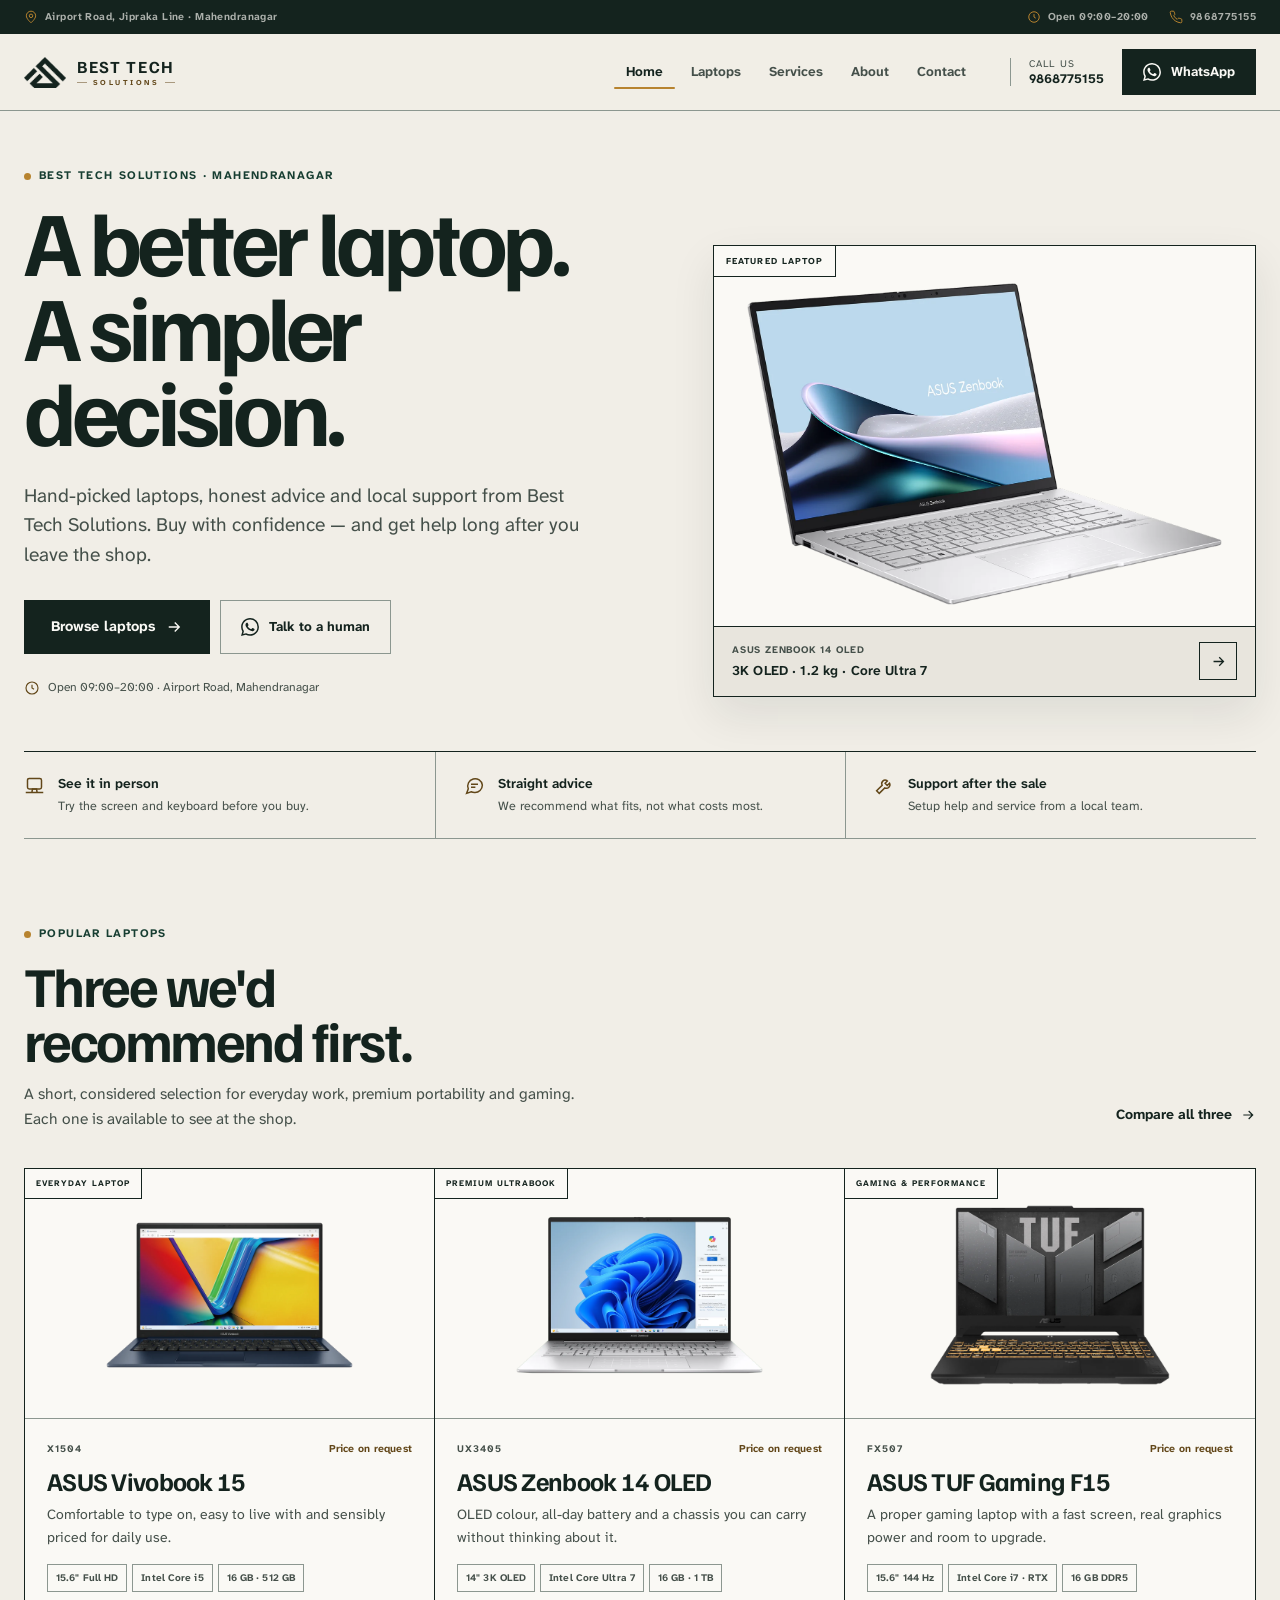
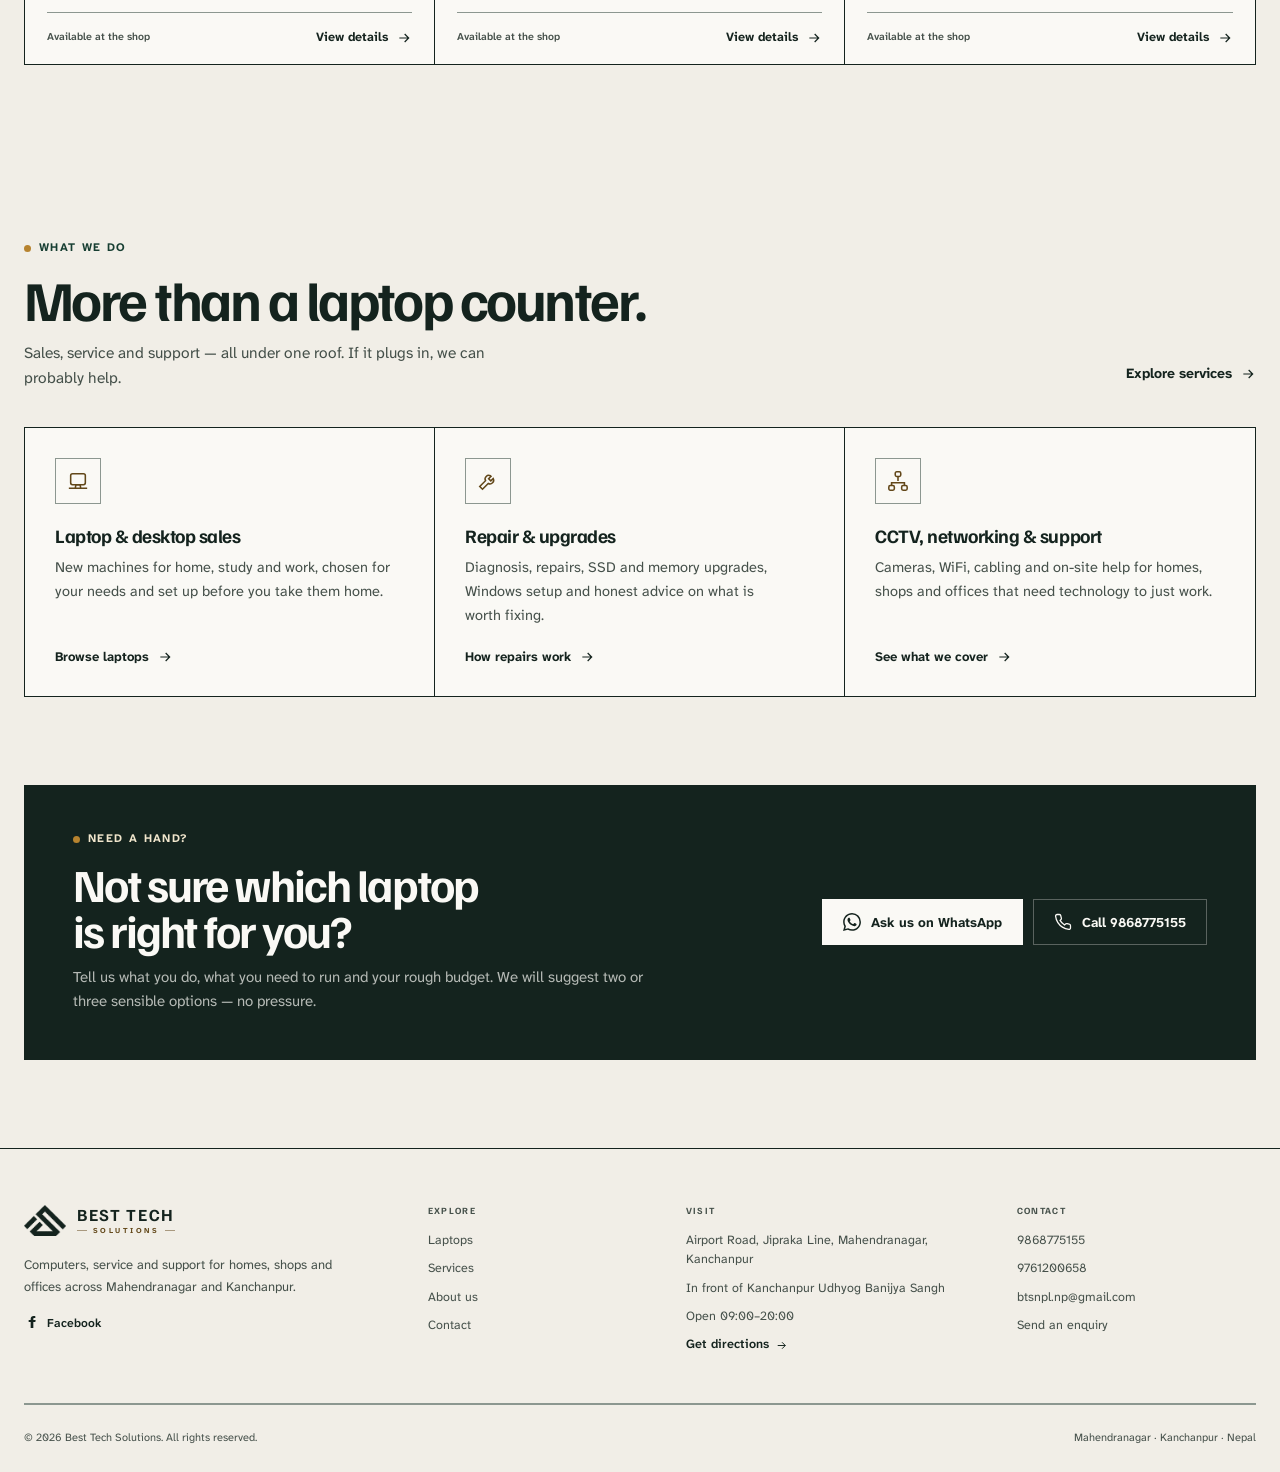
==== commit cfaa27cc: "Publish cream editorial client preview Replace the old seven-page concept with the current eight-pag" ====
--- a/index.html
+++ b/index.html
@@ -3,305 +3,327 @@
 <head>
 <meta charset="utf-8">
 <meta name="viewport" content="width=device-width, initial-scale=1">
-<title>Best Tech Solutions — Computer repair, networking & CCTV in Mahendranagar</title>
-<meta name="description" content="Practical technology solutions for individuals, businesses and institutions in Mahendranagar, Kanchanpur. Computer repair, networking, CCTV, IT support, hardware sales and AMC.">
-<meta name="theme-color" content="#F2EEE3">
+<title>Best Tech Solutions — laptops, service and support in Mahendranagar</title>
+<meta name="description" content="Hand-picked ASUS laptops, honest advice, repair and IT support from Best Tech Solutions on Airport Road, Mahendranagar. Message us on WhatsApp for prices and stock.">
+<meta name="theme-color" content="#f1eee7">
 <meta name="robots" content="noindex, nofollow">
 <meta property="og:type" content="website">
-<meta property="og:title" content="Best Tech Solutions — Computer repair, networking & CCTV in Mahendranagar">
-<meta property="og:description" content="Practical technology solutions for individuals, businesses and institutions in Mahendranagar, Kanchanpur. Computer repair, networking, CCTV, IT support, hardware sales and AMC.">
-<link rel="icon" href="favicon.svg" type="image/svg+xml">
-<link rel="preconnect" href="https://fonts.googleapis.com">
-<link rel="preconnect" href="https://fonts.gstatic.com" crossorigin>
+<meta property="og:title" content="Best Tech Solutions — laptops, service and support in Mahendranagar">
+<meta property="og:description" content="Hand-picked ASUS laptops, honest advice, repair and IT support from Best Tech Solutions on Airport Road, Mahendranagar. Message us on WhatsApp for prices and stock.">
+<meta property="og:image" content="assets/brand/shop.jpg">
+<link rel="icon" type="image/png" href="assets/brand/favicon.png">
+<link rel="apple-touch-icon" href="assets/brand/favicon.png">
+<link rel="preload" href="assets/fonts/familjen-grotesk-latin.woff2" as="font" type="font/woff2" crossorigin>
+<link rel="preload" href="assets/fonts/atkinson-latin.woff2" as="font" type="font/woff2" crossorigin>
 <link rel="stylesheet" href="styles.css">
-<link rel="stylesheet" href="pages.css">
-<script type="application/ld+json">{"@context":"https://schema.org","@type":"ComputerStore","name":"BTS — Best Tech Solutions","description":"Computer hardware repair, networking and infrastructure, CCTV and security, IT support and consulting, hardware sales and upgrades, and annual maintenance services in Mahendranagar, Kanchanpur, Nepal.","telephone":"+977-9868775155","email":"btsnpl.np@gmail.com","address":{"@type":"PostalAddress","streetAddress":"Airport Road, Jipraka Line","addressLocality":"Mahendranagar","addressRegion":"Kanchanpur","addressCountry":"NP"},"areaServed":"Mahendranagar, Kanchanpur, Nepal"}</script>
+<script type="application/ld+json">{"@context":"https://schema.org","@type":"ComputerStore","name":"Best Tech Solutions","description":"Computer sales, repair, CCTV, networking and IT support in Mahendranagar, Kanchanpur, Nepal.","telephone":"+977-9868775155","email":"btsnpl.np@gmail.com","address":{"@type":"PostalAddress","streetAddress":"Airport Road, Jipraka Line","addressLocality":"Mahendranagar","addressRegion":"Kanchanpur","addressCountry":"NP"},"areaServed":"Mahendranagar, Kanchanpur, Nepal","sameAs":["https://www.facebook.com/p/Best-Tech-Solutions-61595463714588/"]}</script>
 </head>
 <body class="page-home">
 <a class="skip-link" href="#main">Skip to content</a>
-<div class="utility">
-  <div class="wrap utility-inner">
-    <div class="utility-left">
-      <span class="utility-item"><i></i> Mahendranagar · Kanchanpur, NP</span>
-      <span class="utility-item"><i></i> Open 09:00–20:00</span>
-    </div>
-    <div class="utility-right">
-      <a href="tel:9868775155">Call 9868775155</a>
-      <a class="wa" href="https://wa.me/9779868775155" target="_blank" rel="noopener">WhatsApp</a>
+<div class="topbar">
+  <div class="wrap topbar-inner">
+    <p class="topbar-location"><svg viewBox="0 0 24 24" fill="none" stroke="currentColor" stroke-width="1.7" aria-hidden="true"><path d="M20 10c0 5-8 12-8 12S4 15 4 10a8 8 0 1 1 16 0Z"/><circle cx="12" cy="10" r="3"/></svg><span>Airport Road, Jipraka Line · Mahendranagar</span></p>
+    <div class="topbar-meta">
+      <span><svg viewBox="0 0 24 24" fill="none" stroke="currentColor" stroke-width="1.7" aria-hidden="true"><circle cx="12" cy="12" r="9"/><path d="M12 7v5l3 2"/></svg> Open 09:00–20:00</span>
+      <a href="tel:9868775155"><svg viewBox="0 0 24 24" fill="none" stroke="currentColor" stroke-width="1.7" aria-hidden="true"><path d="M22 16.92v3a2 2 0 0 1-2.18 2 19.79 19.79 0 0 1-8.63-3.07 19.5 19.5 0 0 1-6-6 19.79 19.79 0 0 1-3.07-8.67A2 2 0 0 1 4.11 2h3a2 2 0 0 1 2 1.72c.127.96.361 1.903.7 2.81a2 2 0 0 1-.45 2.11L8.09 9.91a16 16 0 0 0 6 6l1.27-1.27a2 2 0 0 1 2.11-.45c.907.339 1.85.573 2.81.7A2 2 0 0 1 22 16.92Z"/></svg>9868775155</a>
     </div>
   </div>
 </div>
 
-<header class="header">
+<header class="site-header" id="siteHeader">
   <div class="wrap header-inner">
     <a class="brand" href="index.html" aria-label="Best Tech Solutions — home">
-      <span class="brand-mark">BTS</span>
-      <span class="brand-text">
-        <strong>BEST TECH SOLUTIONS</strong>
-        <small>Technology · Infrastructure · Support</small>
+      <img class="brand-mark" src="assets/brand/logo-mark-ink.png" alt="" width="405" height="300">
+      <span class="brand-type">
+        <span class="brand-name">BEST TECH</span>
+        <span class="brand-sub">SOLUTIONS</span>
       </span>
     </a>
-    <nav class="nav" aria-label="Main navigation">
-      <a class="active" href="index.html" aria-current="page">Home</a>
-      <a href="solutions.html">Solutions</a>
+
+    <nav class="main-nav" aria-label="Main navigation">
+      <a class="active" aria-current="page" href="index.html">Home</a>
+      <a href="laptops.html">Laptops</a>
       <a href="services.html">Services</a>
-      <a href="products.html">Products</a>
-      <a href="support.html">Support</a>
       <a href="about.html">About</a>
       <a href="contact.html">Contact</a>
     </nav>
+
     <div class="header-actions">
-      <a class="header-phone" href="tel:9868775155"><span>Call us</span>9868775155</a>
-      <a class="btn btn-dark btn-small" href="contact.html">Book a service <svg viewBox="0 0 24 24" fill="none" stroke="currentColor" stroke-width="1.8"><path d="M5 12h14M13 6l6 6-6 6"/></svg></a>
-      <button class="menu-button" type="button" id="menuButton" aria-expanded="false" aria-controls="mobileNav">Menu</button>
+      <a class="header-phone" href="tel:9868775155"><span>Call us</span><strong>9868775155</strong></a>
+      <a class="btn btn-primary btn-sm header-wa" href="https://wa.me/9779868775155?text=Hello%20BTS%2C%20I'd%20like%20to%20ask%20about%20a%20laptop." target="_blank" rel="noopener"><svg viewBox="0 0 24 24" fill="currentColor" aria-hidden="true"><path d="M17.472 14.382c-.297-.149-1.758-.867-2.03-.967-.273-.099-.471-.148-.67.15-.197.297-.767.966-.94 1.164-.173.199-.347.223-.644.075-.297-.15-1.255-.463-2.39-1.475-.883-.788-1.48-1.761-1.653-2.059-.173-.297-.018-.458.13-.606.134-.133.298-.347.446-.52.149-.174.198-.298.298-.497.099-.198.05-.371-.025-.52-.075-.149-.669-1.612-.916-2.207-.242-.579-.487-.5-.669-.51-.173-.008-.371-.01-.57-.01-.198 0-.52.074-.792.372-.272.297-1.04 1.016-1.04 2.479 0 1.462 1.065 2.875 1.213 3.074.149.198 2.096 3.2 5.077 4.487.709.306 1.262.489 1.694.625.712.227 1.36.195 1.871.118.571-.085 1.758-.719 2.006-1.413.248-.694.248-1.289.173-1.413-.074-.124-.272-.198-.57-.347m-5.421 7.403h-.004a9.87 9.87 0 0 1-5.031-1.378l-.361-.214-3.741.982.998-3.648-.235-.374a9.86 9.86 0 0 1-1.51-5.26c.001-5.45 4.436-9.884 9.888-9.884 2.64 0 5.122 1.03 6.988 2.898a9.825 9.825 0 0 1 2.893 6.994c-.003 5.45-4.437 9.884-9.885 9.884m8.413-18.297A11.815 11.815 0 0 0 12.05 0C5.495 0 .16 5.335.157 11.892c0 2.096.547 4.142 1.588 5.945L.057 24l6.305-1.654a11.882 11.882 0 0 0 5.683 1.448h.005c6.554 0 11.89-5.335 11.893-11.893a11.821 11.821 0 0 0-3.48-8.413Z"/></svg><span>WhatsApp</span></a>
+      <button class="menu-toggle" type="button" id="menuToggle" aria-expanded="false" aria-controls="mobileMenu" aria-label="Open menu">
+        <span></span><span></span><span></span>
+      </button>
     </div>
   </div>
 </header>
 
-<nav class="mobile-nav" id="mobileNav" aria-label="Mobile navigation">
-      <a class="active" href="index.html" aria-current="page">Home</a>
-      <a href="solutions.html">Solutions</a>
-      <a href="services.html">Services</a>
-      <a href="products.html">Products</a>
-      <a href="support.html">Support</a>
-      <a href="about.html">About</a>
-      <a href="contact.html">Contact</a>
-  <a class="mobile-call" href="tel:9868775155">Call 9868775155</a>
-  <a class="mobile-wa" href="https://wa.me/9779868775155" target="_blank" rel="noopener">WhatsApp</a>
-</nav>
+<div class="mobile-menu" id="mobileMenu" aria-hidden="true">
+  <div class="wrap mobile-menu-inner">
+    <nav aria-label="Mobile navigation">
+      <a class="active" aria-current="page" href="index.html">Home</a>
+        <a href="laptops.html">Laptops</a>
+        <a href="services.html">Services</a>
+        <a href="about.html">About</a>
+        <a href="contact.html">Contact</a>
+    </nav>
+    <div class="mobile-menu-actions">
+      <a class="btn btn-primary" href="https://wa.me/9779868775155?text=Hello%20BTS%2C%20I'd%20like%20to%20ask%20about%20a%20laptop." target="_blank" rel="noopener"><svg viewBox="0 0 24 24" fill="currentColor" aria-hidden="true"><path d="M17.472 14.382c-.297-.149-1.758-.867-2.03-.967-.273-.099-.471-.148-.67.15-.197.297-.767.966-.94 1.164-.173.199-.347.223-.644.075-.297-.15-1.255-.463-2.39-1.475-.883-.788-1.48-1.761-1.653-2.059-.173-.297-.018-.458.13-.606.134-.133.298-.347.446-.52.149-.174.198-.298.298-.497.099-.198.05-.371-.025-.52-.075-.149-.669-1.612-.916-2.207-.242-.579-.487-.5-.669-.51-.173-.008-.371-.01-.57-.01-.198 0-.52.074-.792.372-.272.297-1.04 1.016-1.04 2.479 0 1.462 1.065 2.875 1.213 3.074.149.198 2.096 3.2 5.077 4.487.709.306 1.262.489 1.694.625.712.227 1.36.195 1.871.118.571-.085 1.758-.719 2.006-1.413.248-.694.248-1.289.173-1.413-.074-.124-.272-.198-.57-.347m-5.421 7.403h-.004a9.87 9.87 0 0 1-5.031-1.378l-.361-.214-3.741.982.998-3.648-.235-.374a9.86 9.86 0 0 1-1.51-5.26c.001-5.45 4.436-9.884 9.888-9.884 2.64 0 5.122 1.03 6.988 2.898a9.825 9.825 0 0 1 2.893 6.994c-.003 5.45-4.437 9.884-9.885 9.884m8.413-18.297A11.815 11.815 0 0 0 12.05 0C5.495 0 .16 5.335.157 11.892c0 2.096.547 4.142 1.588 5.945L.057 24l6.305-1.654a11.882 11.882 0 0 0 5.683 1.448h.005c6.554 0 11.89-5.335 11.893-11.893a11.821 11.821 0 0 0-3.48-8.413Z"/></svg> Message on WhatsApp</a>
+      <a class="btn btn-outline" href="tel:9868775155"><svg viewBox="0 0 24 24" fill="none" stroke="currentColor" stroke-width="1.7" aria-hidden="true"><path d="M22 16.92v3a2 2 0 0 1-2.18 2 19.79 19.79 0 0 1-8.63-3.07 19.5 19.5 0 0 1-6-6 19.79 19.79 0 0 1-3.07-8.67A2 2 0 0 1 4.11 2h3a2 2 0 0 1 2 1.72c.127.96.361 1.903.7 2.81a2 2 0 0 1-.45 2.11L8.09 9.91a16 16 0 0 0 6 6l1.27-1.27a2 2 0 0 1 2.11-.45c.907.339 1.85.573 2.81.7A2 2 0 0 1 22 16.92Z"/></svg> Call 9868775155</a>
+    </div>
+    <div class="mobile-menu-meta">
+      <p><svg viewBox="0 0 24 24" fill="none" stroke="currentColor" stroke-width="1.7" aria-hidden="true"><path d="M20 10c0 5-8 12-8 12S4 15 4 10a8 8 0 1 1 16 0Z"/><circle cx="12" cy="10" r="3"/></svg><span>Airport Road, Jipraka Line, Mahendranagar, Kanchanpur</span></p>
+      <p><svg viewBox="0 0 24 24" fill="none" stroke="currentColor" stroke-width="1.7" aria-hidden="true"><circle cx="12" cy="12" r="9"/><path d="M12 7v5l3 2"/></svg><span>Open 09:00–20:00</span></p>
+    </div>
+  </div>
+</div>
 
 <main id="main">
 <section class="hero">
-  <div class="wrap hero-grid">
-    <div class="hero-copy">
+  <div class="wrap">
+    <div class="hero-grid">
+      <div class="hero-copy">
+        <p class="eyebrow">Best Tech Solutions · Mahendranagar</p>
+        <h1>A better laptop.<br>A simpler decision.</h1>
+        <p class="hero-lead">Hand-picked laptops, honest advice and local support from Best Tech Solutions. Buy with confidence — and get help long after you leave the shop.</p>
+        <div class="hero-actions">
+          <a class="btn btn-primary btn-lg" href="laptops.html">Browse laptops
+            <svg viewBox="0 0 24 24" fill="none" stroke="currentColor" stroke-width="1.8" aria-hidden="true"><path d="M5 12h14M13 6l6 6-6 6"/></svg>
+          </a>
+          <a class="btn btn-ghost" href="https://wa.me/9779868775155?text=Hello%20BTS%2C%20I'd%20like%20to%20ask%20about%20a%20laptop." target="_blank" rel="noopener">
+            <svg viewBox="0 0 24 24" fill="currentColor" aria-hidden="true"><path d="M17.472 14.382c-.297-.149-1.758-.867-2.03-.967-.273-.099-.471-.148-.67.15-.197.297-.767.966-.94 1.164-.173.199-.347.223-.644.075-.297-.15-1.255-.463-2.39-1.475-.883-.788-1.48-1.761-1.653-2.059-.173-.297-.018-.458.13-.606.134-.133.298-.347.446-.52.149-.174.198-.298.298-.497.099-.198.05-.371-.025-.52-.075-.149-.669-1.612-.916-2.207-.242-.579-.487-.5-.669-.51-.173-.008-.371-.01-.57-.01-.198 0-.52.074-.792.372-.272.297-1.04 1.016-1.04 2.479 0 1.462 1.065 2.875 1.213 3.074.149.198 2.096 3.2 5.077 4.487.709.306 1.262.489 1.694.625.712.227 1.36.195 1.871.118.571-.085 1.758-.719 2.006-1.413.248-.694.248-1.289.173-1.413-.074-.124-.272-.198-.57-.347m-5.421 7.403h-.004a9.87 9.87 0 0 1-5.031-1.378l-.361-.214-3.741.982.998-3.648-.235-.374a9.86 9.86 0 0 1-1.51-5.26c.001-5.45 4.436-9.884 9.888-9.884 2.64 0 5.122 1.03 6.988 2.898a9.825 9.825 0 0 1 2.893 6.994c-.003 5.45-4.437 9.884-9.885 9.884m8.413-18.297A11.815 11.815 0 0 0 12.05 0C5.495 0 .16 5.335.157 11.892c0 2.096.547 4.142 1.588 5.945L.057 24l6.305-1.654a11.882 11.882 0 0 0 5.683 1.448h.005c6.554 0 11.89-5.335 11.893-11.893a11.821 11.821 0 0 0-3.48-8.413Z"/></svg>
+            Talk to a human
+          </a>
+        </div>
+        <p class="hero-note">
+          <svg viewBox="0 0 24 24" fill="none" stroke="currentColor" stroke-width="1.7" aria-hidden="true"><circle cx="12" cy="12" r="9"/><path d="M12 7v5l3 2"/></svg>
+          Open 09:00–20:00 · Airport Road, Mahendranagar
+        </p>
+      </div>
+
+      <div class="hero-visual">
+        <div class="hero-stage">
+          <span class="hero-flag">Featured laptop</span>
+          <img src="assets/laptops/zenbook-14-hero.webp" alt="ASUS Zenbook 14 OLED laptop, three-quarter view" width="1400" height="963" fetchpriority="high">
+          <a class="hero-caption" href="product-zenbook-14-oled.html">
+            <span>
+              <small>ASUS Zenbook 14 OLED</small>
+              <strong>3K OLED · 1.2 kg · Core Ultra 7</strong>
+            </span>
+            <span class="hero-caption-arrow" aria-hidden="true">
+              <svg viewBox="0 0 24 24" fill="none" stroke="currentColor" stroke-width="1.8"><path d="M5 12h14M13 6l6 6-6 6"/></svg>
+            </span>
+          </a>
+        </div>
+      </div>
+    </div>
+
+    <div class="hero-trust">
       <div>
-        <p class="hero-eyebrow">BTS — Best Tech Solutions / Mahendranagar</p>
-        <h1>Technology. <em>Engineered for Reliability.</em></h1>
-        <p class="hero-lead">Practical technology solutions for individuals, businesses and institutions across Mahendranagar and Kanchanpur. Computer repair, networking, CCTV, IT support and annual maintenance — delivered with professionalism and care.</p>
-        <div class="hero-actions">
-          <a class="btn btn-dark" href="contact.html">Book a service <svg viewBox="0 0 24 24" fill="none" stroke="currentColor" stroke-width="1.8"><path d="M5 12h14M13 6l6 6-6 6"/></svg></a>
-          <a class="link-arrow" href="services.html">Explore services <svg viewBox="0 0 24 24" fill="none" stroke="currentColor" stroke-width="1.8"><path d="M5 12h14M13 6l6 6-6 6"/></svg></a>
-        </div>
-      </div>
-    </div>
-    <div class="hero-visual">
-      <img src="assets/modern/cctv-orange.jpg" alt="Modern security camera on an exterior wall" width="1800" height="2400">
-      <div class="image-caption">
-        <div><strong>CCTV &amp; infrastructure</strong>Representative photography</div>
-        <span class="fig">Fig. 01</span>
+        <svg viewBox="0 0 24 24" fill="none" stroke="currentColor" stroke-width="1.7" aria-hidden="true"><rect x="4" y="4" width="16" height="12" rx="2"/><path d="M2 20h20M9 20l.7-4h4.6l.7 4"/></svg>
+        <span><strong>See it in person</strong>Try the screen and keyboard before you buy.</span>
+      </div>
+      <div>
+        <svg viewBox="0 0 24 24" fill="none" stroke="currentColor" stroke-width="1.7" aria-hidden="true"><path d="M21 11.5a8.4 8.4 0 0 1-9 8.4 9.3 9.3 0 0 1-3.8-.8L3 21l1.9-5.2A8.4 8.4 0 1 1 21 11.5Z"/><path d="M8 10.5h8M8 14h5"/></svg>
+        <span><strong>Straight advice</strong>We recommend what fits, not what costs most.</span>
+      </div>
+      <div>
+        <svg viewBox="0 0 24 24" fill="none" stroke="currentColor" stroke-width="1.7" aria-hidden="true"><path d="M14.7 6.3a4 4 0 0 0-5.4 5.4L3 18l3 3 6.3-6.3a4 4 0 0 0 5.4-5.4l-2.6 2.6-2.4-2.4 2.6-2.6Z"/></svg>
+        <span><strong>Support after the sale</strong>Setup help and service from a local team.</span>
       </div>
     </div>
   </div>
 </section>
 
-<div class="ticker" aria-hidden="true">
-  <div class="ticker-track">
-    <div class="ticker-set">
-      <span>Computer repair <b>✳</b></span><span>Networking <b>✳</b></span><span>CCTV &amp; security <b>✳</b></span><span>IT support <b>✳</b></span><span>Hardware sales <b>✳</b></span><span>AMC <b>✳</b></span><span>On-site service <b>✳</b></span>
-    </div>
-    <div class="ticker-set">
-      <span>Computer repair <b>✳</b></span><span>Networking <b>✳</b></span><span>CCTV &amp; security <b>✳</b></span><span>IT support <b>✳</b></span><span>Hardware sales <b>✳</b></span><span>AMC <b>✳</b></span><span>On-site service <b>✳</b></span>
-    </div>
-  </div>
-</div>
-
 <section class="section">
   <div class="wrap">
-    <div class="section-meta"><span><span class="index">01</span> / Capabilities</span><span>What we do</span></div>
-    <div class="section-intro">
-      <h2>One team. <em>The whole stack.</em></h2>
-      <p>From a single laptop to a full office fit-out. We diagnose first, explain the options and support what we deliver.</p>
-    </div>
-    <div class="cap-list">
-      <a class="cap-row" href="services.html#repair">
-        <span class="cap-num">01</span>
-        <h3>Computer &amp; laptop repair</h3>
-        <p>Diagnosis, repair, upgrades and maintenance for the devices you rely on.</p>
-        <svg class="cap-arrow" viewBox="0 0 24 24" fill="none" stroke="currentColor" stroke-width="1.8"><path d="M5 12h14M13 6l6 6-6 6"/></svg>
-      </a>
-      <a class="cap-row" href="services.html#networking">
-        <span class="cap-num">02</span>
-        <h3>Networking &amp; WiFi</h3>
-        <p>Office networks, cabling, routers and coverage that reaches every room.</p>
-        <svg class="cap-arrow" viewBox="0 0 24 24" fill="none" stroke="currentColor" stroke-width="1.8"><path d="M5 12h14M13 6l6 6-6 6"/></svg>
-      </a>
-      <a class="cap-row" href="services.html#cctv">
-        <span class="cap-num">03</span>
-        <h3>CCTV &amp; security</h3>
-        <p>Camera systems, recording, remote viewing, installation and support.</p>
-        <svg class="cap-arrow" viewBox="0 0 24 24" fill="none" stroke="currentColor" stroke-width="1.8"><path d="M5 12h14M13 6l6 6-6 6"/></svg>
-      </a>
-      <a class="cap-row" href="services.html#support">
-        <span class="cap-num">04</span>
-        <h3>IT support &amp; consulting</h3>
-        <p>Practical advice, on-site support and help with technology decisions.</p>
-        <svg class="cap-arrow" viewBox="0 0 24 24" fill="none" stroke="currentColor" stroke-width="1.8"><path d="M5 12h14M13 6l6 6-6 6"/></svg>
-      </a>
-      <a class="cap-row" href="services.html#sales">
-        <span class="cap-num">05</span>
-        <h3>Hardware sales &amp; upgrades</h3>
-        <p>Computers, components and accessories, supplied and configured.</p>
-        <svg class="cap-arrow" viewBox="0 0 24 24" fill="none" stroke="currentColor" stroke-width="1.8"><path d="M5 12h14M13 6l6 6-6 6"/></svg>
-      </a>
-      <a class="cap-row" href="services.html#amc">
-        <span class="cap-num">06</span>
-        <h3>AMC &amp; maintenance</h3>
-        <p>Planned support that keeps systems running and small problems small.</p>
-        <svg class="cap-arrow" viewBox="0 0 24 24" fill="none" stroke="currentColor" stroke-width="1.8"><path d="M5 12h14M13 6l6 6-6 6"/></svg>
-      </a>
-    </div>
-    <div class="cap-foot">
-      <p>Not sure where to start? Tell us the problem. We will tell you the next step.</p>
-      <a class="link-arrow" href="services.html">View all services <svg viewBox="0 0 24 24" fill="none" stroke="currentColor" stroke-width="1.8"><path d="M5 12h14M13 6l6 6-6 6"/></svg></a>
+    <div class="section-head">
+      <div class="section-head-copy">
+        <p class="eyebrow">Popular laptops</p>
+        <h2>Three we'd recommend first.</h2>
+        <p>A short, considered selection for everyday work, premium portability and gaming. Each one is available to see at the shop.</p>
+      </div>
+      <a class="text-link" href="laptops.html">Compare all three
+        <svg viewBox="0 0 24 24" fill="none" stroke="currentColor" stroke-width="1.8" aria-hidden="true"><path d="M5 12h14M13 6l6 6-6 6"/></svg>
+      </a>
+    </div>
+    <div class="product-grid">
+      <article class="product-card product-card--vivobook-15">
+  <a class="product-media" href="product-vivobook-15.html" aria-label="View the ASUS Vivobook 15">
+    <span class="product-flag">Everyday laptop</span>
+    <img src="assets/laptops/gallery/vivobook-15-front.webp" alt="ASUS Vivobook 15 with the lid open, front view" width="1400" height="1050" loading="lazy">
+  </a>
+  <div class="product-card-body">
+    <div class="product-meta">
+      <span>X1504</span>
+      <span class="product-price">Price on request</span>
+    </div>
+    <h3><a href="product-vivobook-15.html">ASUS Vivobook 15</a></h3>
+    <p>Comfortable to type on, easy to live with and sensibly priced for daily use.</p>
+    <ul class="mini-specs" aria-label="Key specifications"><li>15.6&quot; Full HD</li><li>Intel Core i5</li><li>16 GB · 512 GB</li></ul>
+    <div class="product-card-foot">
+      <span class="foot-label">Available at the shop</span>
+      <a class="text-link" href="product-vivobook-15.html">View details <svg viewBox="0 0 24 24" fill="none" stroke="currentColor" stroke-width="1.8" aria-hidden="true"><path d="M5 12h14M13 6l6 6-6 6"/></svg></a>
+    </div>
+  </div>
+</article>
+<article class="product-card product-card--zenbook-14-oled">
+  <a class="product-media" href="product-zenbook-14-oled.html" aria-label="View the ASUS Zenbook 14 OLED">
+    <span class="product-flag">Premium ultrabook</span>
+    <img src="assets/laptops/gallery/zenbook-14-front.webp" alt="ASUS Zenbook 14 OLED with the lid open, front view" width="1400" height="1050" loading="lazy">
+  </a>
+  <div class="product-card-body">
+    <div class="product-meta">
+      <span>UX3405</span>
+      <span class="product-price">Price on request</span>
+    </div>
+    <h3><a href="product-zenbook-14-oled.html">ASUS Zenbook 14 OLED</a></h3>
+    <p>OLED colour, all-day battery and a chassis you can carry without thinking about it.</p>
+    <ul class="mini-specs" aria-label="Key specifications"><li>14&quot; 3K OLED</li><li>Intel Core Ultra 7</li><li>16 GB · 1 TB</li></ul>
+    <div class="product-card-foot">
+      <span class="foot-label">Available at the shop</span>
+      <a class="text-link" href="product-zenbook-14-oled.html">View details <svg viewBox="0 0 24 24" fill="none" stroke="currentColor" stroke-width="1.8" aria-hidden="true"><path d="M5 12h14M13 6l6 6-6 6"/></svg></a>
+    </div>
+  </div>
+</article>
+<article class="product-card product-card--tuf-gaming-f15">
+  <a class="product-media" href="product-tuf-gaming-f15.html" aria-label="View the ASUS TUF Gaming F15">
+    <span class="product-flag">Gaming &amp; performance</span>
+    <img src="assets/laptops/gallery/tuf-gaming-f15-angle.webp" alt="ASUS TUF Gaming F15 at a three-quarter angle" width="1400" height="1050" loading="lazy">
+  </a>
+  <div class="product-card-body">
+    <div class="product-meta">
+      <span>FX507</span>
+      <span class="product-price">Price on request</span>
+    </div>
+    <h3><a href="product-tuf-gaming-f15.html">ASUS TUF Gaming F15</a></h3>
+    <p>A proper gaming laptop with a fast screen, real graphics power and room to upgrade.</p>
+    <ul class="mini-specs" aria-label="Key specifications"><li>15.6&quot; 144 Hz</li><li>Intel Core i7 · RTX</li><li>16 GB DDR5</li></ul>
+    <div class="product-card-foot">
+      <span class="foot-label">Available at the shop</span>
+      <a class="text-link" href="product-tuf-gaming-f15.html">View details <svg viewBox="0 0 24 24" fill="none" stroke="currentColor" stroke-width="1.8" aria-hidden="true"><path d="M5 12h14M13 6l6 6-6 6"/></svg></a>
+    </div>
+  </div>
+</article>
     </div>
   </div>
 </section>
 
-<section class="section section-dark" id="solutions">
-  <div class="wrap">
-    <div class="section-meta"><span><span class="index">02</span> / Solutions</span><span>Who we serve</span></div>
-    <div class="section-intro">
-      <h2>Built for the way <em>you work.</em></h2>
-      <p>You should not have to translate your problem into a product name. Tell us what needs to work, and we will scope the system around it.</p>
-    </div>
-    <div class="solution-grid">
-      <div class="solution-list" id="solutionList">
-        <a class="solution-row active" href="solutions.html#home" data-image="assets/modern/home-office.jpg" data-caption="Home &amp; home office" data-alt="Home office desk with a monitor and plant" data-fig="03">
-          <span class="num">01</span>
-          <div><h3>Home &amp; home office</h3><p>Repairs, upgrades, WiFi and CCTV for the place you live and work.</p></div>
-        </a>
-        <a class="solution-row" href="solutions.html#retail" data-image="assets/modern/retail-counter.jpg" data-caption="Retail &amp; shops" data-alt="Customer paying at a modern retail counter" data-fig="04">
-          <span class="num">02</span>
-          <div><h3>Retail &amp; shops</h3><p>Cameras, networks and devices that keep the shop running.</p></div>
-        </a>
-        <a class="solution-row" href="solutions.html#offices" data-image="assets/modern/office-team.jpg" data-caption="Offices &amp; institutions" data-alt="Team working together in a bright office" data-fig="05">
-          <span class="num">03</span>
-          <div><h3>Offices &amp; institutions</h3><p>Structured cabling, WiFi, devices and support for teams that depend on them.</p></div>
-        </a>
-        <a class="solution-row" href="solutions.html#cctv" data-image="assets/modern/cctv-camera.jpg" data-caption="CCTV &amp; security" data-alt="Modern security camera installed on a building" data-fig="06">
-          <span class="num">04</span>
-          <div><h3>CCTV &amp; security</h3><p>Camera systems, recording, remote viewing and support — installed properly.</p></div>
-        </a>
-        <div class="solution-foot">
-          <span>Different setup?</span>
-          <a href="contact.html">Tell us what you need</a>
-        </div>
-      </div>
-      <div class="solution-visual">
-        <div class="solution-image">
-          <img id="solutionImage" src="assets/modern/home-office.jpg" alt="Home office desk with a monitor and plant" width="1800" height="2715" loading="lazy">
-        </div>
-        <div class="solution-caption">
-          <div><strong id="solutionCaption">Home &amp; home office</strong>Representative photography</div>
-          <span id="solutionFig">Fig. 03</span>
-        </div>
-      </div>
+<section class="section">
+  <div class="wrap">
+    <div class="section-head">
+      <div class="section-head-copy">
+        <p class="eyebrow">What we do</p>
+        <h2>More than a laptop counter.</h2>
+        <p>Sales, service and support — all under one roof. If it plugs in, we can probably help.</p>
+      </div>
+      <a class="text-link" href="services.html">Explore services
+        <svg viewBox="0 0 24 24" fill="none" stroke="currentColor" stroke-width="1.8" aria-hidden="true"><path d="M5 12h14M13 6l6 6-6 6"/></svg>
+      </a>
+    </div>
+
+    <div class="service-grid">
+      <a class="service-card" href="laptops.html">
+        <span class="service-icon">
+          <svg viewBox="0 0 24 24" fill="none" stroke="currentColor" stroke-width="1.7" aria-hidden="true"><rect x="4" y="4" width="16" height="12" rx="2"/><path d="M2 20h20M9 20l.7-4h4.6l.7 4"/></svg>
+        </span>
+        <h3>Laptop &amp; desktop sales</h3>
+        <p>New machines for home, study and work, chosen for your needs and set up before you take them home.</p>
+        <span class="text-link">Browse laptops
+          <svg viewBox="0 0 24 24" fill="none" stroke="currentColor" stroke-width="1.8" aria-hidden="true"><path d="M5 12h14M13 6l6 6-6 6"/></svg>
+        </span>
+      </a>
+
+      <a class="service-card" href="services.html#repair">
+        <span class="service-icon">
+          <svg viewBox="0 0 24 24" fill="none" stroke="currentColor" stroke-width="1.7" aria-hidden="true"><path d="M14.7 6.3a4 4 0 0 0-5.4 5.4L3 18l3 3 6.3-6.3a4 4 0 0 0 5.4-5.4l-2.6 2.6-2.4-2.4 2.6-2.6Z"/></svg>
+        </span>
+        <h3>Repair &amp; upgrades</h3>
+        <p>Diagnosis, repairs, SSD and memory upgrades, Windows setup and honest advice on what is worth fixing.</p>
+        <span class="text-link">How repairs work
+          <svg viewBox="0 0 24 24" fill="none" stroke="currentColor" stroke-width="1.8" aria-hidden="true"><path d="M5 12h14M13 6l6 6-6 6"/></svg>
+        </span>
+      </a>
+
+      <a class="service-card" href="services.html#cctv">
+        <span class="service-icon">
+          <svg viewBox="0 0 24 24" fill="none" stroke="currentColor" stroke-width="1.7" aria-hidden="true"><rect x="9" y="2" width="6" height="5" rx="1.5"/><rect x="2" y="17" width="6" height="5" rx="1.5"/><rect x="16" y="17" width="6" height="5" rx="1.5"/><path d="M12 7v5M5 17v-3h14v3"/></svg>
+        </span>
+        <h3>CCTV, networking &amp; support</h3>
+        <p>Cameras, WiFi, cabling and on-site help for homes, shops and offices that need technology to just work.</p>
+        <span class="text-link">See what we cover
+          <svg viewBox="0 0 24 24" fill="none" stroke="currentColor" stroke-width="1.8" aria-hidden="true"><path d="M5 12h14M13 6l6 6-6 6"/></svg>
+        </span>
+      </a>
     </div>
   </div>
 </section>
-
-<section class="promise-band">
-  <div class="wrap promise-band-inner">
-    <div class="promise-band-meta"><span class="index">03</span> / Our promise</div>
-    <blockquote>Careful diagnosis. Practical recommendations. <em>Dependable support.</em></blockquote>
-    <div class="promise-band-points">
-      <span>Clear scope</span>
-      <span>Plain language</span>
-      <span>Support after</span>
-    </div>
-  </div>
-</section>
-
-<section class="section" id="about">
-  <div class="wrap about-grid">
-    <div class="about-photo">
-      <img src="assets/modern/office-team.jpg" alt="Technology team working together in a bright office" width="1800" height="1013" loading="lazy">
-      <span class="photo-tag">Representative photography</span>
-    </div>
-    <div class="about-copy">
-      <div class="section-meta"><span><span class="index">04</span> / About BTS</span><span>Who we are</span></div>
-      <h2>Close enough to visit.<br><em>Accountable enough to call back.</em></h2>
-      <p>BTS — Best Tech Solutions is a Mahendranagar-based technology company providing practical solutions for individuals, businesses and institutions across Kanchanpur. We focus on understanding the need, recommending responsibly and supporting what we deliver.</p>
-      <div class="mini-values">
-        <div class="mini-value"><span>01</span><strong>Professionalism</strong></div>
-        <div class="mini-value"><span>02</span><strong>Reliability</strong></div>
-        <div class="mini-value"><span>03</span><strong>Integrity</strong></div>
-      </div>
-      <a class="link-arrow" href="about.html">More about BTS <svg viewBox="0 0 24 24" fill="none" stroke="currentColor" stroke-width="1.8"><path d="M5 12h14M13 6l6 6-6 6"/></svg></a>
-    </div>
-  </div>
-</section>
-
-<section class="cta">
-  <div class="wrap cta-grid">
-    <div>
-      <h2>Tell us what’s <em>broken.</em></h2>
-      <p>We’ll tell you what it takes to fix it — clearly, and without the runaround.</p>
-    </div>
-    <div>
+<section class="cta-section">
+  <div class="wrap">
+    <div class="cta-band">
+      <div class="cta-copy">
+        <p class="eyebrow">Need a hand?</p>
+        <h2>Not sure which laptop is right for you?</h2>
+        <p>Tell us what you do, what you need to run and your rough budget. We will suggest two or three sensible options — no pressure.</p>
+      </div>
       <div class="cta-actions">
-        <a class="btn btn-bone" href="tel:9868775155">Call 9868775155 <svg viewBox="0 0 24 24" fill="none" stroke="currentColor" stroke-width="1.8"><path d="M5 12h14M13 6l6 6-6 6"/></svg></a>
-        <a class="btn btn-light-outline" href="https://wa.me/9779868775155" target="_blank" rel="noopener">WhatsApp us <svg viewBox="0 0 24 24" fill="none" stroke="currentColor" stroke-width="1.8"><path d="M5 12h14M13 6l6 6-6 6"/></svg></a>
-      </div>
-      <div class="cta-meta">Open 09:00–20:00 · Mahendranagar, Kanchanpur<br>Also 9761200658 · btsnpl.np@gmail.com</div>
+        <a class="btn btn-white" href="https://wa.me/9779868775155?text=Hello%20BTS%2C%20I'd%20like%20some%20help%20choosing%20a%20laptop." target="_blank" rel="noopener"><svg viewBox="0 0 24 24" fill="currentColor" aria-hidden="true"><path d="M17.472 14.382c-.297-.149-1.758-.867-2.03-.967-.273-.099-.471-.148-.67.15-.197.297-.767.966-.94 1.164-.173.199-.347.223-.644.075-.297-.15-1.255-.463-2.39-1.475-.883-.788-1.48-1.761-1.653-2.059-.173-.297-.018-.458.13-.606.134-.133.298-.347.446-.52.149-.174.198-.298.298-.497.099-.198.05-.371-.025-.52-.075-.149-.669-1.612-.916-2.207-.242-.579-.487-.5-.669-.51-.173-.008-.371-.01-.57-.01-.198 0-.52.074-.792.372-.272.297-1.04 1.016-1.04 2.479 0 1.462 1.065 2.875 1.213 3.074.149.198 2.096 3.2 5.077 4.487.709.306 1.262.489 1.694.625.712.227 1.36.195 1.871.118.571-.085 1.758-.719 2.006-1.413.248-.694.248-1.289.173-1.413-.074-.124-.272-.198-.57-.347m-5.421 7.403h-.004a9.87 9.87 0 0 1-5.031-1.378l-.361-.214-3.741.982.998-3.648-.235-.374a9.86 9.86 0 0 1-1.51-5.26c.001-5.45 4.436-9.884 9.888-9.884 2.64 0 5.122 1.03 6.988 2.898a9.825 9.825 0 0 1 2.893 6.994c-.003 5.45-4.437 9.884-9.885 9.884m8.413-18.297A11.815 11.815 0 0 0 12.05 0C5.495 0 .16 5.335.157 11.892c0 2.096.547 4.142 1.588 5.945L.057 24l6.305-1.654a11.882 11.882 0 0 0 5.683 1.448h.005c6.554 0 11.89-5.335 11.893-11.893a11.821 11.821 0 0 0-3.48-8.413Z"/></svg> Ask us on WhatsApp</a>
+        <a class="btn btn-ghost" href="tel:9868775155"><svg viewBox="0 0 24 24" fill="none" stroke="currentColor" stroke-width="1.7" aria-hidden="true"><path d="M22 16.92v3a2 2 0 0 1-2.18 2 19.79 19.79 0 0 1-8.63-3.07 19.5 19.5 0 0 1-6-6 19.79 19.79 0 0 1-3.07-8.67A2 2 0 0 1 4.11 2h3a2 2 0 0 1 2 1.72c.127.96.361 1.903.7 2.81a2 2 0 0 1-.45 2.11L8.09 9.91a16 16 0 0 0 6 6l1.27-1.27a2 2 0 0 1 2.11-.45c.907.339 1.85.573 2.81.7A2 2 0 0 1 22 16.92Z"/></svg> Call 9868775155</a>
+      </div>
     </div>
   </div>
 </section>
 </main>
 
-<footer class="footer">
-  <div class="wrap">
-    <div class="footer-wordmark">Best Tech <em>Solutions.</em></div>
-    <div class="footer-grid">
+<footer class="site-footer">
+  <div class="wrap">
+    <div class="footer-top">
       <div class="footer-brand">
-        <p>Technology, infrastructure and support for individuals, businesses and institutions in Mahendranagar and Kanchanpur.</p>
-        <div class="footer-contact">
-          <a href="tel:9868775155">9868775155</a>
-          <a href="tel:9761200658">9761200658</a>
-          <a href="mailto:btsnpl.np@gmail.com">btsnpl.np@gmail.com</a>
-        </div>
-      </div>
-      <div>
-        <h4>Solutions</h4>
+        <a class="brand brand--footer" href="index.html" aria-label="Best Tech Solutions — home">
+          <img class="brand-mark" src="assets/brand/logo-mark-ink.png" alt="" width="405" height="300">
+          <span class="brand-type">
+            <span class="brand-name">BEST TECH</span>
+            <span class="brand-sub">SOLUTIONS</span>
+          </span>
+        </a>
+        <p>Computers, service and support for homes, shops and offices across Mahendranagar and Kanchanpur.</p>
+        <a class="footer-social" href="https://www.facebook.com/p/Best-Tech-Solutions-61595463714588/" target="_blank" rel="noopener"><svg viewBox="0 0 24 24" fill="currentColor" aria-hidden="true"><path d="M14 9h3l.5-3H14V4.5c0-.9.2-1.5 1.6-1.5H17V.2C16.7.1 15.6 0 14.3 0 11.8 0 10 1.5 10 4.3V6H7v3h3v9h4V9Z"/></svg> Facebook</a>
+      </div>
+
+      <div class="footer-col">
+        <h3>Explore</h3>
         <ul>
-          <li><a href="solutions.html#home">Home &amp; home office</a></li>
-          <li><a href="solutions.html#retail">Retail &amp; shops</a></li>
-          <li><a href="solutions.html#offices">Offices &amp; institutions</a></li>
-          <li><a href="solutions.html#cctv">CCTV &amp; security</a></li>
-        </ul>
-      </div>
-      <div>
-        <h4>Services</h4>
-        <ul>
-          <li><a href="services.html#repair">Computer repair</a></li>
-          <li><a href="services.html#networking">Networking &amp; WiFi</a></li>
-          <li><a href="services.html#cctv">CCTV installation</a></li>
-          <li><a href="services.html#amc">AMC &amp; maintenance</a></li>
-        </ul>
-      </div>
-      <div>
-        <h4>Company</h4>
-        <ul>
-          <li><a href="about.html">About BTS</a></li>
-          <li><a href="support.html">Support</a></li>
-          <li><a href="products.html">Products</a></li>
+          <li><a href="laptops.html">Laptops</a></li>
+          <li><a href="services.html">Services</a></li>
+          <li><a href="about.html">About us</a></li>
           <li><a href="contact.html">Contact</a></li>
         </ul>
       </div>
-      <div>
-        <h4>Visit us</h4>
+
+      <div class="footer-col">
+        <h3>Visit</h3>
         <ul>
-          <li>Airport Road, Jipraka Line</li>
-          <li>Mahendranagar, Kanchanpur</li>
+          <li>Airport Road, Jipraka Line, Mahendranagar, Kanchanpur</li>
           <li>In front of Kanchanpur Udhyog Banijya Sangh</li>
           <li>Open 09:00–20:00</li>
-          <li><a href="https://www.google.com/maps/search/?api=1&amp;query=Airport+Road%2C+Jipraka+Line%2C+Mahendranagar%2C+Kanchanpur%2C+Nepal" target="_blank" rel="noopener">Get directions</a></li>
+          <li><a class="footer-link" href="https://www.google.com/maps/search/?api=1&amp;query=Airport+Road%2C+Jipraka+Line%2C+Mahendranagar%2C+Kanchanpur%2C+Nepal" target="_blank" rel="noopener">Get directions <svg viewBox="0 0 24 24" fill="none" stroke="currentColor" stroke-width="1.8" aria-hidden="true"><path d="M5 12h14M13 6l6 6-6 6"/></svg></a></li>
         </ul>
       </div>
-    </div>
+
+      <div class="footer-col">
+        <h3>Contact</h3>
+        <ul>
+          <li><a href="tel:9868775155">9868775155</a></li>
+          <li><a href="tel:9761200658">9761200658</a></li>
+          <li><a href="mailto:btsnpl.np@gmail.com">btsnpl.np@gmail.com</a></li>
+          <li><a href="contact.html">Send an enquiry</a></li>
+        </ul>
+      </div>
+    </div>
+
     <div class="footer-bottom">
-      <span>© 2026 Best Tech Solutions.</span>
-      <span>Mahendranagar · Kanchanpur</span>
+      <span>© 2026 Best Tech Solutions. All rights reserved.</span>
+      <span>Mahendranagar · Kanchanpur · Nepal</span>
     </div>
   </div>
 </footer>
--- a/styles.css
+++ b/styles.css
@@ -1,1225 +1,4175 @@
-@import url('https://fonts.googleapis.com/css2?family=Archivo:wght@400;500;600;700&family=IBM+Plex+Mono:wght@400;500&family=Instrument+Serif:ital@0;1&display=swap');
+@font-face {
+  font-family: 'Familjen Grotesk';
+  src: url('assets/fonts/familjen-grotesk-latin.woff2') format('woff2');
+  font-weight: 400 700;
+  font-style: normal;
+  font-display: swap;
+}
+
+@font-face {
+  font-family: 'Atkinson Hyperlegible Next';
+  src: url('assets/fonts/atkinson-latin.woff2') format('woff2');
+  font-weight: 400 700;
+  font-style: normal;
+  font-display: swap;
+}
 
 :root {
-  --bone: #F2EEE3;
-  --paper: #FAF7F0;
-  --ink: #171412;
-  --oxblood: #5A1A18;
-  --oxblood-deep: #421311;
-  --rust: #B5542D;
-  --rust-light: #D9A087;
-  --stone: #D6CEC0;
-  --muted: #716A60;
-  --display: "Instrument Serif", Georgia, "Times New Roman", serif;
-  --body: "Archivo", "Segoe UI", system-ui, sans-serif;
-  --mono: "IBM Plex Mono", ui-monospace, "Cascadia Mono", monospace;
-  --max: 1240px;
-  --pad: 32px;
-}
-
-* { box-sizing: border-box; }
-html { scroll-behavior: smooth; }
+  --canvas: #f1eee7;
+  --paper: #faf9f5;
+  --paper-deep: #e8e5dd;
+  --navy: #14231e;
+  --navy-2: #1b2d26;
+  --navy-3: #173e32;
+  --blue: #245a48;
+  --blue-dark: #173e32;
+  --blue-light: #c7dccf;
+  --blue-soft: #dce9e1;
+  --mineral: #245a48;
+  --mineral-dark: #173e32;
+  --mineral-soft: #dce9e1;
+  --ochre: #b7832f;
+  --ochre-dark: #624719;
+  --ochre-soft: #f1e6cd;
+  --ink: #14231e;
+  --ink-soft: #45504a;
+  --text: #45504a;
+  --muted: #5e6963;
+  --line: #c9cec8;
+  --line-dark: #8c9790;
+  --surface: #f1eee7;
+  --white: #faf9f5;
+  --font: 'Atkinson Hyperlegible Next', 'Segoe UI', system-ui, -apple-system, sans-serif;
+  --font-display: 'Familjen Grotesk', 'Arial Nova', 'Segoe UI', system-ui, sans-serif;
+  --wrap: 1240px;
+  --radius: 0;
+  --shadow: 0 18px 42px rgba(20, 35, 30, 0.12);
+  --ease-out: cubic-bezier(0.25, 1, 0.5, 1);
+}
+
+*,
+*::before,
+*::after {
+  box-sizing: border-box;
+}
+
+html {
+  scroll-behavior: smooth;
+}
+
 body {
   margin: 0;
+  font-family: var(--font);
+  font-size: 16px;
+  line-height: 1.6;
+  color: var(--text);
+  background: var(--canvas);
+  -webkit-font-smoothing: antialiased;
+  text-rendering: optimizeLegibility;
+}
+
+body.menu-open {
+  overflow: hidden;
+}
+
+img {
+  display: block;
+  max-width: 100%;
+  height: auto;
+}
+
+a {
+  color: inherit;
+  text-decoration: none;
+}
+
+button,
+input,
+select,
+textarea {
+  font: inherit;
+}
+
+h1,
+h2,
+h3,
+h4 {
+  margin: 0;
+  color: var(--ink);
+  font-family: var(--font-display);
+  font-weight: 700;
+  line-height: 0.98;
+  letter-spacing: -0.045em;
+  text-wrap: balance;
+}
+
+h1 {
+  font-size: clamp(3.15rem, 6.6vw, 6.2rem);
+  letter-spacing: -0.055em;
+}
+
+h2 {
+  font-size: clamp(2.15rem, 4.4vw, 3.8rem);
+}
+
+h3 {
+  font-size: 1.3rem;
+  line-height: 1.08;
+  letter-spacing: -0.025em;
+}
+
+p {
+  margin: 0;
+}
+
+ul,
+ol {
+  margin: 0;
   padding: 0;
-  background: var(--bone);
+}
+
+svg {
+  flex: none;
+}
+
+::selection {
+  color: var(--paper);
+  background: var(--mineral);
+}
+
+:focus-visible {
+  outline: 3px solid var(--ochre);
+  outline-offset: 4px;
+}
+
+.wrap {
+  width: min(var(--wrap), calc(100% - 48px));
+  margin-inline: auto;
+}
+
+.skip-link {
+  position: fixed;
+  top: 12px;
+  left: 12px;
+  z-index: 250;
+  padding: 12px 18px;
+  border-radius: 10px;
+  color: var(--white);
+  background: var(--blue);
+  font-size: 14px;
+  font-weight: 700;
+  transform: translateY(-160%);
+  transition: transform 0.2s ease;
+}
+
+.skip-link:focus {
+  transform: translateY(0);
+}
+
+section[id],
+a[id] {
+  scroll-margin-top: 110px;
+}
+
+.eyebrow {
+  display: flex;
+  align-items: center;
+  gap: 10px;
+  margin: 0 0 18px;
+  color: var(--blue);
+  font-size: 11px;
+  font-weight: 800;
+  line-height: 1.3;
+  letter-spacing: 0.18em;
+  text-transform: uppercase;
+}
+
+.eyebrow::before {
+  content: '';
+  width: 22px;
+  height: 2px;
+  flex: none;
+  border-radius: 2px;
+  background: currentColor;
+}
+
+/* Buttons and links */
+.btn {
+  display: inline-flex;
+  align-items: center;
+  justify-content: center;
+  gap: 10px;
+  min-height: 48px;
+  padding: 0 24px;
+  border: 1px solid transparent;
+  border-radius: 12px;
+  font-size: 14px;
+  font-weight: 700;
+  line-height: 1;
+  white-space: nowrap;
+  cursor: pointer;
+  transition: background-color 0.2s ease, color 0.2s ease, border-color 0.2s ease, transform 0.2s ease, box-shadow 0.2s ease;
+}
+
+.btn svg {
+  width: 18px;
+  height: 18px;
+}
+
+.btn:hover {
+  transform: translateY(-1px);
+}
+
+.btn-primary {
+  color: var(--white);
+  background: var(--blue);
+  box-shadow: 0 8px 22px rgba(36, 90, 72, 0.24);
+}
+
+.btn-primary:hover {
+  background: var(--blue-dark);
+  box-shadow: 0 10px 26px rgba(36, 90, 72, 0.3);
+}
+
+.btn-dark {
+  color: var(--white);
+  background: var(--navy);
+}
+
+.btn-dark:hover {
+  background: var(--navy-3);
+}
+
+.btn-outline {
   color: var(--ink);
-  font-family: var(--body);
-  -webkit-font-smoothing: antialiased;
-}
-a { color: inherit; text-decoration: none; }
-button, a { font: inherit; }
-img { display: block; max-width: 100%; }
-.wrap { width: 100%; max-width: var(--max); margin: 0 auto; padding: 0 var(--pad); }
-
-/* Utility + header */
-.utility { border-bottom: 1px solid rgba(23,20,18,.2); }
-.utility-inner {
+  background: var(--white);
+  border-color: var(--line);
+}
+
+.btn-outline:hover {
+  border-color: #c9cec8;
+}
+
+.btn-ghost {
+  color: var(--white);
+  background: rgba(255, 255, 255, 0.04);
+  border-color: rgba(255, 255, 255, 0.24);
+}
+
+.btn-ghost:hover {
+  background: rgba(255, 255, 255, 0.1);
+  border-color: rgba(255, 255, 255, 0.4);
+}
+
+.btn-white {
+  color: var(--navy);
+  background: var(--white);
+  box-shadow: 0 10px 26px rgba(0, 0, 0, 0.16);
+}
+
+.btn-white:hover {
+  background: #faf9f5;
+}
+
+.btn-sm {
+  min-height: 42px;
+  padding: 0 17px;
+  border-radius: 10px;
+  font-size: 13px;
+}
+
+.btn-lg {
+  min-height: 54px;
+  padding: 0 28px;
+  font-size: 15px;
+}
+
+.btn-block {
+  width: 100%;
+}
+
+.text-link {
+  display: inline-flex;
+  align-items: center;
+  gap: 8px;
+  width: fit-content;
+  color: var(--ink);
+  font-size: 14px;
+  font-weight: 700;
+  line-height: 1.4;
+  transition: color 0.2s ease;
+}
+
+.text-link svg {
+  width: 16px;
+  height: 16px;
+  transition: transform 0.2s ease;
+}
+
+.text-link:hover {
+  color: var(--blue);
+}
+
+.text-link:hover svg:last-child {
+  transform: translateX(3px);
+}
+
+.text-link--light {
+  color: var(--white);
+}
+
+/* Top bar */
+.topbar {
+  color: rgba(255, 255, 255, 0.66);
+  background: var(--navy);
+  font-size: 12px;
+  font-weight: 600;
+}
+
+.topbar-inner {
   display: flex;
   align-items: center;
   justify-content: space-between;
   gap: 24px;
-  height: 32px;
-  font-family: var(--mono);
-  font-size: 9px;
-  letter-spacing: .08em;
-  text-transform: uppercase;
-}
-.utility-left, .utility-right { display: flex; align-items: center; gap: 22px; }
-.utility-item { display: inline-flex; align-items: center; gap: 7px; white-space: nowrap; }
-.utility-item i {
-  width: 4px;
-  height: 4px;
-  background: var(--oxblood);
-  border-radius: 50%;
-}
-.utility-right a { color: var(--muted); }
-.utility-right a:hover { color: var(--ink); }
-.utility-right .wa { color: var(--oxblood); font-weight: 500; }
-
-.header { border-bottom: 1px solid rgba(23,20,18,.22); }
+  min-height: 36px;
+}
+
+.topbar p,
+.topbar span,
+.topbar a,
+.topbar-meta {
+  display: flex;
+  align-items: center;
+  gap: 7px;
+}
+
+.topbar svg {
+  width: 14px;
+  height: 14px;
+  color: var(--blue-light);
+}
+
+.topbar-meta {
+  gap: 20px;
+}
+
+.topbar a {
+  transition: color 0.2s ease;
+}
+
+.topbar a:hover {
+  color: var(--white);
+}
+
+/* Header */
+.site-header {
+  position: sticky;
+  top: 0;
+  z-index: 120;
+  background: rgba(255, 255, 255, 0.96);
+  border-bottom: 1px solid transparent;
+  backdrop-filter: blur(16px);
+  -webkit-backdrop-filter: blur(16px);
+  transition: border-color 0.2s ease, box-shadow 0.2s ease;
+}
+
+.site-header.is-scrolled {
+  border-color: var(--line);
+  box-shadow: 0 10px 32px rgba(20, 35, 30, 0.06);
+}
+
 .header-inner {
   display: flex;
   align-items: center;
-  justify-content: space-between;
-  gap: 36px;
-  height: 82px;
-}
-.brand { display: flex; align-items: center; gap: 13px; flex: 0 0 auto; }
-.brand-mark {
-  display: grid;
-  place-items: center;
-  width: 42px;
-  height: 42px;
-  color: var(--bone);
-  background: var(--oxblood);
-  font-family: var(--display);
-  font-size: 21px;
-  line-height: 1;
-  letter-spacing: -.02em;
-}
-.brand-text strong {
-  display: block;
-  color: var(--ink);
-  font-family: var(--body);
-  font-size: 11.5px;
-  font-weight: 600;
-  letter-spacing: .11em;
-  line-height: 1.1;
-}
-.brand-text small {
-  display: block;
-  margin-top: 4px;
-  color: var(--muted);
-  font-family: var(--mono);
-  font-size: 7.5px;
-  letter-spacing: .12em;
-  line-height: 1.2;
-  text-transform: uppercase;
-}
-.nav { display: flex; align-items: center; gap: 24px; margin-left: auto; }
-.nav a {
-  position: relative;
-  padding: 7px 0;
-  font-family: var(--mono);
-  font-size: 9.5px;
-  letter-spacing: .09em;
-  text-transform: uppercase;
-  white-space: nowrap;
-}
-.nav a::after {
-  position: absolute;
-  right: 0;
-  bottom: 0;
-  left: 0;
-  height: 1px;
-  background: var(--ink);
-  content: "";
-  transform: scaleX(0);
-  transform-origin: right;
-  transition: transform .22s ease;
-}
-.nav a:hover::after, .nav a.active::after { transform: scaleX(1); transform-origin: left; }
-.nav a.active { color: var(--oxblood); }
-.header-actions { display: flex; align-items: center; gap: 18px; flex: 0 0 auto; }
-.header-phone {
-  font-family: var(--mono);
-  font-size: 10px;
-  letter-spacing: .02em;
-  white-space: nowrap;
-}
-.header-phone span {
-  display: block;
-  margin-bottom: 3px;
-  color: var(--muted);
-  font-size: 7px;
-  letter-spacing: .12em;
-  text-transform: uppercase;
-}
-.menu-button {
-  display: none;
-  border: 0;
-  background: none;
-  color: var(--ink);
-  font-family: var(--mono);
-  font-size: 9px;
-  letter-spacing: .1em;
-  text-transform: uppercase;
-  cursor: pointer;
-}
-.mobile-nav { display: none; }
-
-/* Buttons */
-.btn {
-  display: inline-flex;
-  align-items: center;
-  justify-content: center;
-  gap: 11px;
-  height: 46px;
-  padding: 0 21px;
-  border: 1px solid transparent;
-  border-radius: 0;
-  font-family: var(--mono);
-  font-size: 9.5px;
-  font-weight: 500;
-  letter-spacing: .1em;
-  text-transform: uppercase;
-  white-space: nowrap;
-  cursor: pointer;
-  transition: background .2s ease, color .2s ease, border-color .2s ease;
-}
-.btn svg { width: 13px; height: 13px; }
-.btn-dark { color: var(--bone); background: var(--ink); border-color: var(--ink); }
-.btn-dark:hover { background: var(--oxblood); border-color: var(--oxblood); }
-.btn-outline { color: var(--ink); background: transparent; border-color: rgba(23,20,18,.55); }
-.btn-outline:hover { color: var(--bone); background: var(--ink); border-color: var(--ink); }
-.btn-bone { color: var(--ink); background: var(--bone); border-color: var(--bone); }
-.btn-bone:hover { background: transparent; color: var(--bone); }
-.btn-light-outline { color: var(--bone); background: transparent; border-color: rgba(242,238,227,.5); }
-.btn-light-outline:hover { background: var(--bone); color: var(--ink); border-color: var(--bone); }
-.btn-small { height: 42px; padding: 0 17px; font-size: 8.5px; }
-.link-arrow {
-  display: inline-flex;
-  align-items: center;
-  gap: 9px;
-  padding-bottom: 4px;
-  border-bottom: 1px solid rgba(23,20,18,.35);
-  font-family: var(--mono);
-  font-size: 8.5px;
-  letter-spacing: .08em;
-  text-transform: uppercase;
-  transition: gap .2s ease, border-color .2s ease;
-}
-.link-arrow:hover { gap: 14px; border-color: var(--oxblood); color: var(--oxblood); }
-.link-arrow svg { width: 13px; height: 13px; }
-.link-light {
-  border-color: rgba(242,238,227,.3);
-  color: var(--bone);
-}
-.link-light:hover { color: var(--rust-light); border-color: var(--rust-light); }
-
-/* Hero */
-.hero { border-bottom: 1px solid rgba(23,20,18,.22); }
-.hero-grid {
-  display: grid;
-  grid-template-columns: minmax(0, 1.15fr) minmax(0, .85fr);
-  gap: 42px;
-  align-items: stretch;
-  padding: 34px 0 0;
-}
-.hero-copy {
-  display: flex;
-  flex-direction: column;
-  justify-content: center;
-  padding: 18px 0 28px;
-}
-.hero-eyebrow {
+  gap: 32px;
+  min-height: 82px;
+}
+
+.brand {
   display: flex;
   align-items: center;
   gap: 11px;
-  margin: 0;
-  color: var(--oxblood);
-  font-family: var(--mono);
-  font-size: 8.5px;
-  font-weight: 500;
-  letter-spacing: .12em;
+  flex: none;
+}
+
+.brand-mark {
+  width: auto;
+  height: 34px;
+}
+
+.brand-type {
+  display: flex;
+  flex-direction: column;
+  line-height: 1;
+}
+
+.brand-name {
+  color: var(--ink);
+  font-size: 16px;
+  font-weight: 800;
+  letter-spacing: 0.115em;
+}
+
+.brand-sub {
+  display: flex;
+  align-items: center;
+  gap: 6px;
+  margin-top: 4px;
+  color: var(--blue);
+  font-size: 8px;
+  font-weight: 800;
+  letter-spacing: 0.33em;
+}
+
+.brand-sub::before,
+.brand-sub::after {
+  content: '';
+  width: 10px;
+  height: 1px;
+  background: currentColor;
+  opacity: 0.5;
+}
+
+.main-nav {
+  display: flex;
+  align-items: center;
+  gap: 28px;
+  margin-left: auto;
+  font-size: 14px;
+  font-weight: 650;
+}
+
+.main-nav a {
+  position: relative;
+  padding: 10px 0;
+  color: #45504a;
+  transition: color 0.2s ease;
+}
+
+.main-nav a::after {
+  content: '';
+  position: absolute;
+  left: 0;
+  right: 100%;
+  bottom: 2px;
+  height: 2px;
+  border-radius: 2px;
+  background: var(--blue);
+  transition: right 0.25s ease;
+}
+
+.main-nav a:hover {
+  color: var(--blue);
+}
+
+.main-nav a.active {
+  color: var(--ink);
+}
+
+.main-nav a.active::after {
+  right: 0;
+}
+
+.header-actions {
+  display: flex;
+  align-items: center;
+  gap: 18px;
+}
+
+.header-phone {
+  display: flex;
+  flex-direction: column;
+  gap: 1px;
+  padding-left: 18px;
+  border-left: 1px solid var(--line);
+  color: var(--muted);
+  font-size: 10px;
+  line-height: 1.2;
+  letter-spacing: 0.04em;
+  transition: color 0.2s ease;
+}
+
+.header-phone span {
   text-transform: uppercase;
-}
-.hero-eyebrow::before {
-  width: 7px;
-  height: 7px;
-  background: var(--oxblood);
-  content: "";
-}
+  letter-spacing: 0.11em;
+}
+
+.header-phone strong {
+  color: var(--ink);
+  font-size: 13px;
+  letter-spacing: 0;
+}
+
+.header-phone:hover strong {
+  color: var(--blue);
+}
+
+.menu-toggle {
+  display: none;
+  position: relative;
+  width: 44px;
+  height: 44px;
+  flex-direction: column;
+  align-items: center;
+  justify-content: center;
+  gap: 5px;
+  padding: 0;
+  border: 1px solid var(--line);
+  border-radius: 10px;
+  background: var(--white);
+  cursor: pointer;
+}
+
+.menu-toggle span {
+  width: 18px;
+  height: 1.8px;
+  border-radius: 2px;
+  background: var(--ink);
+  transition: transform 0.2s ease, opacity 0.2s ease;
+}
+
+body.menu-open .menu-toggle span:nth-child(1) {
+  transform: translateY(6.8px) rotate(45deg);
+}
+
+body.menu-open .menu-toggle span:nth-child(2) {
+  opacity: 0;
+}
+
+body.menu-open .menu-toggle span:nth-child(3) {
+  transform: translateY(-6.8px) rotate(-45deg);
+}
+
+/* Mobile menu */
+.mobile-menu {
+  display: none;
+}
+
+/* Hero */
+.hero {
+  position: relative;
+  overflow: hidden;
+  padding: 72px 0 0;
+  color: rgba(255, 255, 255, 0.72);
+  background: var(--navy);
+}
+
+.hero::before {
+  content: '';
+  position: absolute;
+  top: -260px;
+  right: -140px;
+  width: 820px;
+  height: 820px;
+  border-radius: 50%;
+  background: radial-gradient(circle, rgba(36, 90, 72, 0.28) 0%, rgba(36, 90, 72, 0.08) 42%, transparent 70%);
+  pointer-events: none;
+}
+
+.hero::after {
+  content: '';
+  position: absolute;
+  left: -240px;
+  bottom: -320px;
+  width: 700px;
+  height: 700px;
+  border-radius: 50%;
+  background: radial-gradient(circle, rgba(36, 90, 72, 0.12) 0%, transparent 68%);
+  pointer-events: none;
+}
+
+.hero-grid {
+  position: relative;
+  z-index: 1;
+  display: grid;
+  grid-template-columns: 1.03fr 0.97fr;
+  gap: 64px;
+  align-items: center;
+  padding-bottom: 58px;
+}
+
+.hero-copy {
+  max-width: 590px;
+}
+
+.hero .eyebrow,
+.page-hero .eyebrow,
+.product-hero .eyebrow,
+.cta-band .eyebrow {
+  color: var(--blue-light);
+}
+
 .hero h1 {
-  max-width: 760px;
-  margin: 26px 0 20px;
-  font-family: var(--display);
-  font-size: clamp(54px, 5.6vw, 78px);
-  font-weight: 400;
-  letter-spacing: -.045em;
-  line-height: .92;
-}
-.hero h1 em {
-  display: block;
-  color: var(--oxblood);
-  font-style: italic;
-  letter-spacing: -.035em;
-}
+  color: var(--white);
+  font-size: clamp(2.9rem, 4.5vw, 3.85rem);
+}
+
 .hero-lead {
-  max-width: 500px;
-  margin: 0;
-  color: #4F4A43;
-  font-size: 14.5px;
-  line-height: 1.75;
-}
+  max-width: 535px;
+  margin-top: 24px;
+  color: rgba(255, 255, 255, 0.7);
+  font-size: 18px;
+  line-height: 1.7;
+}
+
 .hero-actions {
   display: flex;
   flex-wrap: wrap;
+  gap: 12px;
+  margin-top: 32px;
+}
+
+.hero-note {
+  display: flex;
   align-items: center;
-  gap: 22px;
-  margin-top: 24px;
-}
+  gap: 8px;
+  margin-top: 26px;
+  color: rgba(255, 255, 255, 0.5);
+  font-size: 12.5px;
+}
+
+.hero-note svg {
+  width: 16px;
+  height: 16px;
+  color: var(--blue-light);
+}
+
 .hero-visual {
   position: relative;
-  min-height: 440px;
+  min-width: 0;
+}
+
+.hero-stage {
+  position: relative;
   overflow: hidden;
-  background: var(--oxblood-deep);
-}
-.hero-visual img {
+  padding: 32px 30px 22px;
+  border: 1px solid rgba(255, 255, 255, 0.1);
+  border-radius: 28px;
+  background:
+    radial-gradient(110% 100% at 50% 0%, rgba(183, 131, 47, 0.22) 0%, transparent 58%),
+    linear-gradient(150deg, #214b3c 0%, #1b2d26 55%, #14231e 100%);
+  box-shadow: 0 34px 80px rgba(0, 0, 0, 0.36);
+}
+
+.hero-stage::before {
+  content: '';
   position: absolute;
-  inset: 0;
+  inset: 18% 12% auto;
+  height: 55%;
+  border-radius: 50%;
+  background: rgba(183, 131, 47, 0.2);
+  filter: blur(60px);
+  pointer-events: none;
+}
+
+.hero-flag {
+  position: absolute;
+  top: 20px;
+  left: 20px;
+  z-index: 2;
+  padding: 6px 10px;
+  border: 1px solid rgba(255, 255, 255, 0.14);
+  border-radius: 999px;
+  color: rgba(255, 255, 255, 0.72);
+  background: rgba(255, 255, 255, 0.06);
+  font-size: 9px;
+  font-weight: 800;
+  letter-spacing: 0.12em;
+  text-transform: uppercase;
+  backdrop-filter: blur(8px);
+}
+
+.hero-stage > img {
+  position: relative;
+  z-index: 1;
+  width: 100%;
+  height: 328px;
+  margin: 16px 0 0;
+  object-fit: contain;
+  filter: drop-shadow(0 28px 30px rgba(0, 0, 0, 0.42));
+}
+
+.hero-caption {
+  position: relative;
+  z-index: 2;
+  display: flex;
+  align-items: center;
+  justify-content: space-between;
+  gap: 18px;
+  margin-top: 16px;
+  padding: 15px 16px;
+  border: 1px solid rgba(255, 255, 255, 0.1);
+  border-radius: 14px;
+  background: rgba(255, 255, 255, 0.055);
+  transition: background-color 0.2s ease, border-color 0.2s ease;
+}
+
+.hero-caption:hover {
+  border-color: rgba(255, 255, 255, 0.22);
+  background: rgba(255, 255, 255, 0.09);
+}
+
+.hero-caption small {
+  display: block;
+  margin-bottom: 2px;
+  color: rgba(255, 255, 255, 0.5);
+  font-size: 10px;
+  font-weight: 700;
+  letter-spacing: 0.08em;
+  text-transform: uppercase;
+}
+
+.hero-caption strong {
+  display: block;
+  color: var(--white);
+  font-size: 13.5px;
+  font-weight: 650;
+  letter-spacing: 0.01em;
+}
+
+.hero-caption-arrow {
+  display: grid;
+  width: 38px;
+  height: 38px;
+  flex: none;
+  place-items: center;
+  border: 1px solid rgba(255, 255, 255, 0.16);
+  border-radius: 50%;
+  color: var(--white);
+  transition: background-color 0.2s ease, border-color 0.2s ease;
+}
+
+.hero-caption:hover .hero-caption-arrow {
+  border-color: var(--blue);
+  background: var(--blue);
+}
+
+.hero-caption-arrow svg {
+  width: 17px;
+  height: 17px;
+}
+
+.hero-trust {
+  position: relative;
+  z-index: 1;
+  display: grid;
+  grid-template-columns: repeat(3, 1fr);
+  border-top: 1px solid rgba(255, 255, 255, 0.1);
+}
+
+.hero-trust > div {
+  display: flex;
+  align-items: flex-start;
+  gap: 13px;
+  padding: 25px 30px 25px 0;
+}
+
+.hero-trust > div + div {
+  padding-left: 30px;
+  border-left: 1px solid rgba(255, 255, 255, 0.1);
+}
+
+.hero-trust svg {
+  width: 21px;
+  height: 21px;
+  margin-top: 1px;
+  color: var(--blue-light);
+}
+
+.hero-trust span {
+  color: rgba(255, 255, 255, 0.5);
+  font-size: 12.5px;
+  line-height: 1.55;
+}
+
+.hero-trust strong {
+  display: block;
+  margin-bottom: 2px;
+  color: rgba(255, 255, 255, 0.92);
+  font-size: 13.5px;
+  font-weight: 650;
+}
+
+/* Section foundations */
+.section {
+  padding: 96px 0;
+}
+
+.section-muted {
+  background: var(--surface);
+}
+
+.section-head {
+  display: flex;
+  align-items: flex-end;
+  justify-content: space-between;
+  gap: 40px;
+  margin-bottom: 42px;
+}
+
+.section-head-copy {
+  max-width: 640px;
+}
+
+.section-head-copy > p:not(.eyebrow) {
+  max-width: 560px;
+  margin-top: 15px;
+  color: var(--muted);
+  font-size: 15.5px;
+}
+
+.section-head > .text-link {
+  margin-bottom: 7px;
+  flex: none;
+}
+
+.head-note {
+  margin-bottom: 7px;
+  padding: 7px 11px;
+  border: 1px solid var(--line);
+  border-radius: 999px;
+  color: var(--muted);
+  background: var(--white);
+  font-size: 11px;
+  font-weight: 700;
+  letter-spacing: 0.05em;
+  white-space: nowrap;
+}
+
+/* Product cards */
+.product-grid {
+  display: grid;
+  grid-template-columns: repeat(3, minmax(0, 1fr));
+  gap: 24px;
+}
+
+.product-card {
+  display: flex;
+  flex-direction: column;
+  overflow: hidden;
+  border: 1px solid var(--line);
+  border-radius: var(--radius);
+  background: var(--white);
+  transition: transform 0.25s ease, box-shadow 0.25s ease, border-color 0.25s ease;
+}
+
+.product-card:hover {
+  transform: translateY(-4px);
+  border-color: #c9cec8;
+  box-shadow: 0 22px 50px rgba(20, 35, 30, 0.09);
+}
+
+.product-media {
+  position: relative;
+  display: flex;
+  align-items: center;
+  justify-content: center;
+  height: 268px;
+  padding: 34px 26px 24px;
+  overflow: hidden;
+  background: radial-gradient(120% 110% at 50% 20%, #faf9f5 0%, #f1eee7 62%, #e8e5dd 100%);
+}
+
+.product-media::after {
+  content: '';
+  position: absolute;
+  left: 22%;
+  right: 22%;
+  bottom: 23px;
+  height: 25px;
+  border-radius: 50%;
+  background: rgba(20, 35, 30, 0.1);
+  filter: blur(16px);
+  pointer-events: none;
+}
+
+.product-media img {
+  position: relative;
+  z-index: 1;
+  width: 100%;
+  height: 204px;
+  object-fit: contain;
+  filter: drop-shadow(0 18px 18px rgba(20, 35, 30, 0.16));
+  transition: transform 0.35s ease;
+}
+
+.product-card:hover .product-media img {
+  transform: scale(1.035);
+}
+
+.product-flag {
+  position: absolute;
+  top: 16px;
+  left: 16px;
+  z-index: 2;
+  padding: 6px 10px;
+  border: 1px solid #d8d4ca;
+  border-radius: 999px;
+  color: var(--blue);
+  background: rgba(255, 255, 255, 0.86);
+  font-size: 9px;
+  font-weight: 800;
+  letter-spacing: 0.1em;
+  text-transform: uppercase;
+  backdrop-filter: blur(6px);
+}
+
+.product-card-body {
+  display: flex;
+  flex: 1;
+  flex-direction: column;
+  padding: 22px 22px 18px;
+}
+
+.product-meta {
+  display: flex;
+  align-items: center;
+  justify-content: space-between;
+  gap: 14px;
+  margin-bottom: 10px;
+  color: var(--muted);
+  font-size: 10.5px;
+  font-weight: 700;
+  letter-spacing: 0.1em;
+  text-transform: uppercase;
+}
+
+.product-price {
+  color: var(--blue);
+  font-size: 10.5px;
+  letter-spacing: 0.02em;
+  text-transform: none;
+}
+
+.product-card h3 {
+  margin-bottom: 8px;
+  font-size: 21px;
+  letter-spacing: -0.028em;
+}
+
+.product-card h3 a {
+  transition: color 0.2s ease;
+}
+
+.product-card h3 a:hover {
+  color: var(--blue);
+}
+
+.product-card-body > p {
+  margin-bottom: 16px;
+  color: var(--muted);
+  font-size: 14px;
+  line-height: 1.6;
+}
+
+.mini-specs {
+  display: flex;
+  flex-wrap: wrap;
+  gap: 6px;
+  margin: 0 0 20px;
+  list-style: none;
+}
+
+.mini-specs li {
+  padding: 5px 8px;
+  border: 1px solid var(--line);
+  border-radius: 6px;
+  color: #3d4a44;
+  background: var(--surface);
+  font-size: 10.5px;
+  font-weight: 700;
+  letter-spacing: 0.01em;
+}
+
+.product-card-foot {
+  display: flex;
+  align-items: center;
+  justify-content: space-between;
+  gap: 12px;
+  margin-top: auto;
+  padding-top: 16px;
+  border-top: 1px solid var(--line);
+}
+
+.foot-label {
+  color: #6b756f;
+  font-size: 10.5px;
+  font-weight: 600;
+}
+
+.product-card-foot .text-link {
+  font-size: 12.5px;
+}
+
+.product-grid--two {
+  grid-template-columns: repeat(2, minmax(0, 1fr));
+  max-width: 880px;
+}
+
+/* Shop split */
+.split {
+  display: grid;
+  grid-template-columns: 0.92fr 1.08fr;
+  gap: 78px;
+  align-items: center;
+}
+
+.split--top {
+  align-items: start;
+}
+
+.shop-photo {
+  position: relative;
+  overflow: hidden;
+  aspect-ratio: 4 / 5;
+  border: 1px solid var(--line);
+  border-radius: 26px;
+  background: #d8d4ca;
+  box-shadow: 0 24px 60px rgba(20, 35, 30, 0.08);
+}
+
+.shop-photo img {
   width: 100%;
   height: 100%;
   object-fit: cover;
-  object-position: center 45%;
-  filter: saturate(.92) contrast(1.03) brightness(.94);
-}
-.hero-visual::after {
+}
+
+.shop-badge {
   position: absolute;
-  inset: 0;
-  content: "";
-  background: rgba(90,26,24,.12);
-  mix-blend-mode: multiply;
-}
-.hero-visual::before {
-  position: absolute;
-  z-index: 1;
-  inset: 0;
-  content: "";
-  background: linear-gradient(180deg, rgba(23,20,18,.02) 48%, rgba(23,20,18,.68) 100%);
-}
-.image-caption {
-  position: absolute;
-  z-index: 2;
   right: 18px;
   bottom: 18px;
   left: 18px;
   display: flex;
-  align-items: flex-end;
+  align-items: center;
   justify-content: space-between;
-  gap: 20px;
-  color: var(--bone);
-  font-family: var(--mono);
-  font-size: 7px;
-  letter-spacing: .1em;
-  line-height: 1.5;
+  gap: 16px;
+  padding: 13px 15px;
+  border: 1px solid rgba(255, 255, 255, 0.72);
+  border-radius: 14px;
+  background: rgba(255, 255, 255, 0.93);
+  box-shadow: 0 12px 28px rgba(20, 35, 30, 0.12);
+  backdrop-filter: blur(12px);
+}
+
+.shop-badge small {
+  display: block;
+  margin-bottom: 1px;
+  color: var(--muted);
+  font-size: 9px;
+  font-weight: 800;
+  letter-spacing: 0.12em;
   text-transform: uppercase;
 }
-.image-caption strong {
+
+.shop-badge strong {
   display: block;
-  margin-bottom: 4px;
-  font-family: var(--body);
-  font-size: 10px;
-  font-weight: 500;
-  letter-spacing: .04em;
-}
-.image-caption .fig {
-  flex: 0 0 auto;
-  padding: 5px 7px;
-  border: 1px solid rgba(242,238,227,.38);
-}
-
-/* Ticker */
-.ticker {
+  color: var(--ink);
+  font-size: 12.5px;
+  font-weight: 700;
+}
+
+.shop-badge > svg {
+  width: 20px;
+  height: 20px;
+  color: var(--blue);
+}
+
+.shop-copy h2 {
+  max-width: 500px;
+}
+
+.shop-copy > p:not(.eyebrow) {
+  max-width: 550px;
+  margin-top: 17px;
+  color: var(--muted);
+  font-size: 15.5px;
+}
+
+.feature-list {
+  display: grid;
+  gap: 17px;
+  margin: 30px 0 28px;
+}
+
+.feature-item {
+  display: flex;
+  align-items: flex-start;
+  gap: 13px;
+}
+
+.feature-icon {
+  display: grid;
+  width: 38px;
+  height: 38px;
+  flex: none;
+  place-items: center;
+  border-radius: 10px;
+  color: var(--blue);
+  background: var(--blue-soft);
+}
+
+.feature-icon svg {
+  width: 18px;
+  height: 18px;
+}
+
+.feature-item > span:last-child {
+  color: var(--muted);
+  font-size: 13.5px;
+  line-height: 1.55;
+}
+
+.feature-item strong {
+  display: block;
+  margin-bottom: 1px;
+  color: var(--ink);
+  font-size: 14.5px;
+  font-weight: 700;
+}
+
+/* Service cards */
+.service-grid {
+  display: grid;
+  grid-template-columns: repeat(3, minmax(0, 1fr));
+  gap: 22px;
+}
+
+.service-grid--wide {
+  row-gap: 24px;
+}
+
+.service-card {
+  display: flex;
+  flex-direction: column;
+  min-height: 100%;
+  padding: 30px;
+  border: 1px solid transparent;
+  border-radius: var(--radius);
+  background: var(--surface);
+  transition: background-color 0.22s ease, border-color 0.22s ease, box-shadow 0.22s ease, transform 0.22s ease;
+}
+
+.service-card:hover {
+  transform: translateY(-3px);
+  border-color: var(--line);
+  background: var(--white);
+  box-shadow: 0 18px 44px rgba(20, 35, 30, 0.08);
+}
+
+.service-icon {
+  display: grid;
+  width: 46px;
+  height: 46px;
+  margin-bottom: 22px;
+  place-items: center;
+  border-radius: 12px;
+  color: var(--blue);
+  background: var(--white);
+  box-shadow: 0 5px 14px rgba(20, 35, 30, 0.06);
+}
+
+.service-card:hover .service-icon {
+  background: var(--blue-soft);
+}
+
+.service-icon svg {
+  width: 22px;
+  height: 22px;
+}
+
+.service-card h3 {
+  margin-bottom: 10px;
+  font-size: 19px;
+  letter-spacing: -0.025em;
+}
+
+.service-card p {
+  margin-bottom: 20px;
+  color: var(--muted);
+  font-size: 14.5px;
+  line-height: 1.65;
+}
+
+.service-card .text-link {
+  margin-top: auto;
+  font-size: 13px;
+}
+
+/* CTA band */
+.cta-section {
+  padding: 0 0 96px;
+}
+
+.cta-band {
+  position: relative;
+  display: grid;
+  grid-template-columns: 1fr auto;
+  gap: 42px;
+  align-items: center;
   overflow: hidden;
-  background: var(--ink);
-  color: var(--bone);
-  border-top: 1px solid var(--ink);
-}
-.ticker-track {
+  padding: 54px 56px;
+  border-radius: 28px;
+  color: var(--white);
+  background: linear-gradient(118deg, #14231e 0%, #173e32 58%, #245a48 100%);
+}
+
+.cta-band::before {
+  content: '';
+  position: absolute;
+  top: -230px;
+  right: -100px;
+  width: 560px;
+  height: 560px;
+  border-radius: 50%;
+  background: radial-gradient(circle, rgba(183, 131, 47, 0.38) 0%, transparent 66%);
+  pointer-events: none;
+}
+
+.cta-copy {
+  position: relative;
+  z-index: 1;
+  max-width: 650px;
+}
+
+.cta-band h2 {
+  color: var(--white);
+  font-size: clamp(1.9rem, 3vw, 2.55rem);
+}
+
+.cta-band .cta-copy > p:not(.eyebrow) {
+  max-width: 590px;
+  margin-top: 13px;
+  color: rgba(255, 255, 255, 0.66);
+  font-size: 15px;
+}
+
+.cta-actions {
+  position: relative;
+  z-index: 1;
   display: flex;
-  width: max-content;
-  animation: ticker 38s linear infinite;
-}
-.ticker-set { display: flex; align-items: center; }
-.ticker span {
-  display: inline-flex;
+  flex-wrap: wrap;
+  gap: 12px;
+}
+
+/* Interior page hero */
+.page-hero {
+  position: relative;
+  overflow: hidden;
+  padding: 62px 0 78px;
+  color: rgba(255, 255, 255, 0.7);
+  background: var(--navy);
+}
+
+.page-hero::before {
+  content: '';
+  position: absolute;
+  top: -320px;
+  right: -160px;
+  width: 900px;
+  height: 900px;
+  border-radius: 50%;
+  background: radial-gradient(circle, rgba(36, 90, 72, 0.29) 0%, rgba(36, 90, 72, 0.06) 45%, transparent 68%);
+  pointer-events: none;
+}
+
+.page-hero--compact {
+  padding-bottom: 64px;
+}
+
+.page-hero .wrap {
+  position: relative;
+  z-index: 1;
+}
+
+.page-hero h1 {
+  max-width: 880px;
+  color: var(--white);
+}
+
+.page-hero-lead {
+  max-width: 650px;
+  margin-top: 20px;
+  color: rgba(255, 255, 255, 0.68);
+  font-size: 17px;
+  line-height: 1.7;
+}
+
+.breadcrumb {
+  display: flex;
+  flex-wrap: wrap;
   align-items: center;
-  gap: 18px;
-  padding: 10px 16px;
-  font-family: var(--mono);
-  font-size: 8px;
-  letter-spacing: .13em;
-  text-transform: uppercase;
-  white-space: nowrap;
-}
-.ticker b { color: var(--rust); font-weight: 400; font-size: 12px; }
-@keyframes ticker { to { transform: translateX(-50%); } }
-@media (prefers-reduced-motion: reduce) {
-  .ticker-track { animation: none; }
-}
-
-/* Section language */
-.section { padding: 64px 0; }
-.section-paper { background: var(--paper); }
-.section-dark { background: var(--ink); color: var(--bone); }
-.section-meta {
+  gap: 8px;
+  margin-bottom: 30px;
+  color: rgba(255, 255, 255, 0.46);
+  font-size: 12px;
+  font-weight: 600;
+}
+
+.breadcrumb a {
+  transition: color 0.2s ease;
+}
+
+.breadcrumb a:hover {
+  color: var(--white);
+}
+
+.breadcrumb [aria-current] {
+  color: rgba(255, 255, 255, 0.7);
+}
+
+/* Stock note */
+.stock-note {
   display: flex;
   align-items: center;
-  justify-content: space-between;
+  gap: 14px;
+  margin-top: 30px;
+  padding: 16px 20px;
+  border: 1px solid #c9cec8;
+  border-radius: 14px;
+  background: var(--blue-soft);
+}
+
+.stock-note > svg {
+  width: 19px;
+  height: 19px;
+  color: var(--blue);
+}
+
+.stock-note p {
+  color: #45504a;
+  font-size: 13px;
+}
+
+.stock-note .text-link {
+  margin-left: auto;
+  flex: none;
+  font-size: 13px;
+}
+
+/* Buying guide */
+.guide-grid {
+  display: grid;
+  grid-template-columns: repeat(2, minmax(0, 1fr));
   gap: 20px;
-  padding-top: 13px;
-  border-top: 1px solid rgba(23,20,18,.22);
+}
+
+.guide-card {
+  display: flex;
+  align-items: flex-start;
+  gap: 18px;
+  padding: 28px;
+  border: 1px solid var(--line);
+  border-radius: 18px;
+  background: var(--white);
+}
+
+.guide-icon {
+  display: grid;
+  width: 46px;
+  height: 46px;
+  flex: none;
+  place-items: center;
+  border-radius: 12px;
+  color: var(--blue);
+  background: var(--blue-soft);
+}
+
+.guide-icon svg {
+  width: 21px;
+  height: 21px;
+}
+
+.guide-card h3 {
+  margin-bottom: 7px;
+  font-size: 17px;
+}
+
+.guide-card p {
   color: var(--muted);
-  font-family: var(--mono);
-  font-size: 8.5px;
-  letter-spacing: .12em;
-  text-transform: uppercase;
-}
-.section-meta .index { color: var(--oxblood); }
-.section-dark .section-meta { border-color: rgba(242,238,227,.2); color: #9B9083; }
-.section-dark .section-meta .index { color: var(--rust-light); }
-.section-intro {
-  display: grid;
-  grid-template-columns: minmax(0, 1.15fr) minmax(0, .85fr);
-  gap: 58px;
-  align-items: end;
-  margin: 26px 0 30px;
-}
-.section-intro h2 {
+  font-size: 14px;
+  line-height: 1.7;
+}
+
+/* FAQ */
+.faq-head {
   max-width: 760px;
-  margin: 0;
-  font-family: var(--display);
-  font-size: clamp(40px, 4.6vw, 58px);
-  font-weight: 400;
-  letter-spacing: -.04em;
-  line-height: .96;
-}
-.section-intro h2 em { color: var(--oxblood); font-style: italic; }
-.section-dark .section-intro h2 em { color: var(--rust-light); }
-.section-intro p {
-  max-width: 390px;
-  margin: 0 0 5px;
-  color: var(--muted);
-  font-size: 12.5px;
-  line-height: 1.7;
-}
-.section-dark .section-intro p { color: #A79D90; }
-
-/* Capabilities */
-.cap-list {
-  display: grid;
-  grid-template-columns: 1fr 1fr;
-  border-top: 1px solid rgba(23,20,18,.22);
-}
-.cap-row {
-  display: grid;
-  grid-template-columns: 30px minmax(0, 1fr) 18px;
-  grid-template-rows: auto auto;
-  column-gap: 12px;
-  row-gap: 5px;
-  align-items: start;
-  padding: 16px 24px 16px 0;
-  border-bottom: 1px solid rgba(23,20,18,.18);
-  transition: background .22s ease, color .22s ease;
-}
-.cap-row:nth-child(odd) {
-  padding-right: 30px;
-  border-right: 1px solid rgba(23,20,18,.18);
-}
-.cap-row:nth-child(even) { padding-left: 30px; }
-.cap-row:hover {
-  color: var(--bone);
-  background: var(--oxblood);
-}
-.cap-num {
-  grid-column: 1;
-  grid-row: 1;
-  padding-top: 4px;
-  color: var(--rust);
-  font-family: var(--mono);
-  font-size: 8px;
-  letter-spacing: .1em;
-}
-.cap-row h3 {
-  grid-column: 2;
-  grid-row: 1;
-  margin: 0;
-  font-family: var(--display);
-  font-size: 26px;
-  font-weight: 400;
-  letter-spacing: -.02em;
-  line-height: 1;
-}
-.cap-row p {
-  grid-column: 2;
-  grid-row: 2;
-  max-width: 360px;
-  margin: 0;
-  color: var(--muted);
-  font-size: 11.5px;
-  line-height: 1.5;
-  transition: color .22s ease;
-}
-.cap-row:hover p { color: rgba(242,238,227,.72); }
-.cap-arrow {
-  grid-column: 3;
-  grid-row: 1;
-  align-self: start;
-  justify-self: end;
-  margin-top: 3px;
-  width: 14px;
-  height: 14px;
-  opacity: .45;
-  transition: opacity .22s ease, transform .22s ease;
-}
-.cap-row:hover .cap-arrow { opacity: 1; transform: translateX(3px); }
-.cap-foot {
+  margin: 0 auto;
+  text-align: center;
+}
+
+.faq-head .eyebrow {
+  justify-content: center;
+}
+
+.faq-list {
+  max-width: 820px;
+  margin: 36px auto 0;
+  border-top: 1px solid var(--line);
+}
+
+.faq-list details {
+  border-bottom: 1px solid var(--line);
+}
+
+.faq-list summary {
   display: flex;
   align-items: center;
   justify-content: space-between;
   gap: 24px;
-  margin-top: 18px;
-}
-.cap-foot p { margin: 0; color: var(--muted); font-size: 12px; }
-
-/* Solutions */
-.solution-grid {
-  display: grid;
-  grid-template-columns: minmax(0, 1.04fr) minmax(0, .96fr);
-  gap: 62px;
-  align-items: start;
-}
-.solution-list { border-top: 1px solid rgba(242,238,227,.22); }
-.solution-row {
-  display: grid;
-  grid-template-columns: 34px minmax(0, 1fr);
-  gap: 18px;
-  padding: 19px 0;
-  border-bottom: 1px solid rgba(242,238,227,.18);
+  padding: 22px 0;
+  color: var(--ink);
+  font-size: 16px;
+  font-weight: 700;
+  line-height: 1.4;
+  list-style: none;
   cursor: pointer;
-  outline: none;
-  transition: padding .2s ease, background .2s ease;
-}
-.solution-row:hover, .solution-row:focus-visible, .solution-row.active {
-  padding-left: 10px;
-  background: rgba(242,238,227,.035);
-}
-.solution-row .num {
-  padding-top: 4px;
-  color: #887E72;
-  font-family: var(--mono);
-  font-size: 8px;
-  letter-spacing: .08em;
-  transition: color .2s ease;
-}
-.solution-row h3 {
-  margin: 0;
-  color: var(--bone);
-  font-family: var(--display);
-  font-size: 32px;
+}
+
+.faq-list summary::-webkit-details-marker {
+  display: none;
+}
+
+.faq-list summary::after {
+  content: '+';
+  color: var(--blue);
+  font-size: 24px;
   font-weight: 400;
-  letter-spacing: -.02em;
   line-height: 1;
-  transition: color .2s ease;
-}
-.solution-row p {
-  max-width: 450px;
-  margin: 7px 0 0;
-  color: #A79D90;
-  font-size: 11px;
-  line-height: 1.6;
-}
-.solution-row:hover .num, .solution-row:focus-visible .num, .solution-row.active .num { color: var(--rust-light); }
-.solution-row:hover h3, .solution-row:focus-visible h3, .solution-row.active h3 { color: #E3B29A; }
-.solution-visual { position: sticky; top: 20px; }
-.solution-image {
-  position: relative;
-  aspect-ratio: 5 / 4;
-  overflow: hidden;
-  background: var(--oxblood-deep);
-  border: 1px solid rgba(242,238,227,.18);
-}
-.solution-image img {
-  position: absolute;
-  inset: 0;
-  width: 100%;
-  height: 100%;
-  object-fit: cover;
-  filter: saturate(.62) sepia(.1) contrast(1.04) brightness(.94);
-  opacity: 1;
-  transition: opacity .18s ease;
-}
-.solution-image::after {
-  position: absolute;
-  inset: 0;
-  content: "";
-  background: rgba(90,26,24,.14);
-  mix-blend-mode: multiply;
-}
-.solution-caption {
+  transition: transform 0.2s ease;
+}
+
+.faq-list details[open] summary::after {
+  content: '−';
+}
+
+.faq-list details p {
+  max-width: 700px;
+  padding: 0 40px 24px 0;
+  color: var(--muted);
+  font-size: 14.5px;
+  line-height: 1.75;
+}
+
+/* Process */
+.process-grid {
+  display: grid;
+  grid-template-columns: repeat(3, minmax(0, 1fr));
+  gap: 22px;
+}
+
+.process-step {
+  padding: 30px;
+  border: 1px solid var(--line);
+  border-radius: 20px;
+  background: var(--white);
+}
+
+.process-number {
+  display: grid;
+  width: 38px;
+  height: 38px;
+  margin-bottom: 20px;
+  place-items: center;
+  border-radius: 50%;
+  color: var(--blue);
+  background: var(--blue-soft);
+  font-size: 13px;
+  font-weight: 800;
+}
+
+.process-step h3 {
+  margin-bottom: 8px;
+  font-size: 18px;
+}
+
+.process-step p {
+  color: var(--muted);
+  font-size: 14px;
+  line-height: 1.7;
+}
+
+.process-note {
   display: flex;
   align-items: flex-start;
-  justify-content: space-between;
-  gap: 18px;
-  padding-top: 12px;
-  color: #94897C;
-  font-family: var(--mono);
-  font-size: 7px;
-  letter-spacing: .1em;
-  line-height: 1.5;
+  gap: 11px;
+  margin-top: 24px;
+  padding: 15px 18px;
+  border: 1px solid #c9cec8;
+  border-radius: 12px;
+  background: rgba(250, 249, 245, 0.65);
+}
+
+.process-note svg {
+  width: 17px;
+  height: 17px;
+  margin-top: 1px;
+  color: var(--blue);
+}
+
+.process-note p {
+  color: #45504a;
+  font-size: 13px;
+}
+
+/* Audience and values */
+.audience-grid,
+.value-grid {
+  display: grid;
+  grid-template-columns: repeat(3, minmax(0, 1fr));
+  gap: 22px;
+}
+
+.audience-card,
+.value-card {
+  padding: 30px;
+  border: 1px solid var(--line);
+  border-radius: var(--radius);
+  background: var(--white);
+}
+
+.audience-icon,
+.value-icon {
+  display: grid;
+  width: 46px;
+  height: 46px;
+  margin-bottom: 20px;
+  place-items: center;
+  border-radius: 12px;
+  color: var(--blue);
+  background: var(--blue-soft);
+}
+
+.audience-icon svg,
+.value-icon svg {
+  width: 22px;
+  height: 22px;
+}
+
+.audience-card h3,
+.value-card h3 {
+  margin-bottom: 8px;
+  font-size: 18px;
+}
+
+.audience-card p,
+.value-card p {
+  color: var(--muted);
+  font-size: 14px;
+  line-height: 1.7;
+}
+
+/* About */
+.about-copy {
+  padding-top: 8px;
+}
+
+.about-copy h2 {
+  max-width: 560px;
+}
+
+.about-copy > p:not(.eyebrow) {
+  max-width: 590px;
+  margin-top: 17px;
+  color: var(--muted);
+  font-size: 15.5px;
+  line-height: 1.75;
+}
+
+.about-copy > .text-link {
+  margin-top: 24px;
+}
+
+.about-copy .text-link svg {
+  color: var(--blue);
+}
+
+.visit-layout {
+  display: grid;
+  grid-template-columns: 1fr 0.92fr;
+  gap: 76px;
+  align-items: center;
+}
+
+.visit-copy h2 {
+  max-width: 480px;
+}
+
+.visit-copy > p:not(.eyebrow) {
+  max-width: 520px;
+  margin-top: 16px;
+  color: var(--muted);
+  font-size: 15.5px;
+}
+
+.visit-copy .btn {
+  margin-top: 26px;
+}
+
+.visit-card {
+  overflow: hidden;
+  border: 1px solid var(--line);
+  border-radius: 22px;
+  background: var(--surface);
+}
+
+.visit-row {
+  display: flex;
+  align-items: flex-start;
+  gap: 15px;
+  padding: 23px 26px;
+  border-bottom: 1px solid var(--line);
+}
+
+.visit-row:last-child {
+  border-bottom: 0;
+}
+
+.visit-icon {
+  display: grid;
+  width: 40px;
+  height: 40px;
+  flex: none;
+  place-items: center;
+  border-radius: 10px;
+  color: var(--blue);
+  background: var(--white);
+  box-shadow: 0 4px 12px rgba(20, 35, 30, 0.05);
+}
+
+.visit-icon svg {
+  width: 19px;
+  height: 19px;
+}
+
+.visit-row small {
+  display: block;
+  margin-bottom: 2px;
+  color: var(--muted);
+  font-size: 9.5px;
+  font-weight: 800;
+  letter-spacing: 0.11em;
   text-transform: uppercase;
 }
-.solution-caption strong { display: block; color: var(--bone); font-weight: 400; }
-.solution-foot {
+
+.visit-row strong {
+  display: block;
+  color: var(--ink);
+  font-size: 14.5px;
+  font-weight: 700;
+}
+
+.visit-row p {
+  margin-top: 3px;
+  color: var(--muted);
+  font-size: 13px;
+  line-height: 1.55;
+}
+
+.visit-row a {
+  color: var(--ink);
+}
+
+.visit-row a:hover {
+  color: var(--blue);
+}
+
+/* Contact */
+.contact-layout {
+  display: grid;
+  grid-template-columns: 1fr 0.95fr;
+  gap: 72px;
+  align-items: start;
+}
+
+.contact-info h2 {
+  max-width: 480px;
+}
+
+.contact-intro {
+  max-width: 500px;
+  margin-top: 16px;
+  color: var(--muted);
+  font-size: 15px;
+}
+
+.contact-list {
+  display: grid;
+  gap: 10px;
+  margin-top: 28px;
+}
+
+.contact-item {
   display: flex;
   align-items: center;
-  justify-content: space-between;
+  gap: 14px;
+  padding: 15px 16px;
+  border: 1px solid var(--line);
+  border-radius: 14px;
+  background: var(--white);
+  transition: border-color 0.2s ease, box-shadow 0.2s ease;
+}
+
+.contact-item:hover {
+  border-color: #c9cec8;
+  box-shadow: 0 8px 20px rgba(20, 35, 30, 0.05);
+}
+
+.contact-icon {
+  display: grid;
+  width: 42px;
+  height: 42px;
+  flex: none;
+  place-items: center;
+  border-radius: 10px;
+  color: var(--blue);
+  background: var(--blue-soft);
+}
+
+.contact-icon svg {
+  width: 19px;
+  height: 19px;
+}
+
+.contact-item > span:nth-child(2) {
+  min-width: 0;
+}
+
+.contact-item small {
+  display: block;
+  margin-bottom: 1px;
+  color: var(--muted);
+  font-size: 9.5px;
+  font-weight: 800;
+  letter-spacing: 0.1em;
+  text-transform: uppercase;
+}
+
+.contact-item strong {
+  display: block;
+  color: var(--ink);
+  font-size: 14px;
+  font-weight: 650;
+  overflow-wrap: anywhere;
+}
+
+.contact-arrow {
+  display: grid;
+  width: 30px;
+  height: 30px;
+  margin-left: auto;
+  flex: none;
+  place-items: center;
+  border-radius: 50%;
+  color: #6b756f;
+  background: var(--surface);
+}
+
+.contact-arrow svg {
+  width: 14px;
+  height: 14px;
+}
+
+.contact-item:hover .contact-arrow {
+  color: var(--blue);
+  background: var(--blue-soft);
+}
+
+.hours-panel {
+  margin-top: 18px;
+  padding: 22px 24px;
+  border-radius: 16px;
+  color: rgba(255, 255, 255, 0.62);
+  background: var(--navy);
+}
+
+.hours-panel > div {
+  display: flex;
+  align-items: center;
+  gap: 12px;
+}
+
+.hours-icon {
+  display: grid;
+  width: 38px;
+  height: 38px;
+  flex: none;
+  place-items: center;
+  border: 1px solid rgba(255, 255, 255, 0.12);
+  border-radius: 10px;
+  color: var(--blue-light);
+  background: rgba(255, 255, 255, 0.05);
+}
+
+.hours-icon svg {
+  width: 18px;
+  height: 18px;
+}
+
+.hours-panel small {
+  display: block;
+  font-size: 9.5px;
+  font-weight: 800;
+  letter-spacing: 0.11em;
+  text-transform: uppercase;
+  color: rgba(255, 255, 255, 0.48);
+}
+
+.hours-panel strong {
+  display: block;
+  color: var(--white);
+  font-size: 15px;
+  font-weight: 650;
+}
+
+.hours-panel > p {
+  margin-top: 14px;
+  padding-top: 14px;
+  border-top: 1px solid rgba(255, 255, 255, 0.1);
+  font-size: 12px;
+  line-height: 1.6;
+}
+
+.contact-form-card {
+  padding: 34px;
+  border: 1px solid var(--line);
+  border-radius: 24px;
+  background: var(--surface);
+}
+
+.contact-form-card h2 {
+  font-size: clamp(1.85rem, 2.6vw, 2.3rem);
+}
+
+.form-intro {
+  margin-top: 10px;
+  color: var(--muted);
+  font-size: 14px;
+}
+
+#whatsappForm {
+  display: grid;
+  gap: 16px;
+  margin-top: 26px;
+}
+
+.field-row {
+  display: grid;
+  grid-template-columns: 1fr 1fr;
+  gap: 14px;
+}
+
+.field {
+  display: grid;
+  gap: 6px;
+}
+
+.field label {
+  color: var(--ink);
+  font-size: 12px;
+  font-weight: 700;
+}
+
+.field label span {
+  color: var(--muted);
+  font-weight: 500;
+}
+
+.field input,
+.field select,
+.field textarea {
+  width: 100%;
+  border: 1px solid #c9cec8;
+  border-radius: 10px;
+  color: var(--ink);
+  background: var(--white);
+  font-size: 15px;
+  line-height: 1.4;
+  transition: border-color 0.2s ease, box-shadow 0.2s ease;
+}
+
+.field input,
+.field select {
+  height: 46px;
+  padding: 0 13px;
+}
+
+.field textarea {
+  min-height: 128px;
+  padding: 12px 13px;
+  resize: vertical;
+}
+
+.field select {
+  appearance: none;
+  padding-right: 38px;
+  background-image: url("data:image/svg+xml,%3Csvg xmlns='http://www.w3.org/2000/svg' width='14' height='14' viewBox='0 0 24 24' fill='none' stroke='%2363728a' stroke-width='2'%3E%3Cpath d='m6 9 6 6 6-6'/%3E%3C/svg%3E");
+  background-repeat: no-repeat;
+  background-position: right 14px center;
+}
+
+.field input:focus,
+.field select:focus,
+.field textarea:focus {
+  outline: 0;
+  border-color: var(--blue);
+  box-shadow: 0 0 0 3px rgba(36, 90, 72, 0.12);
+}
+
+.field input::placeholder,
+.field textarea::placeholder {
+  color: #5e6963;
+}
+
+.field input:user-invalid,
+.field textarea:user-invalid {
+  border-color: #8a3d32;
+}
+
+.form-status {
+  display: none;
+  color: var(--blue);
+  font-size: 12.5px;
+  font-weight: 600;
+  text-align: center;
+}
+
+.form-status.is-visible {
+  display: block;
+}
+
+.form-note {
+  margin-top: 14px;
+  color: #6b756f;
+  font-size: 11.5px;
+  line-height: 1.6;
+  text-align: center;
+}
+
+/* Product detail hero */
+.product-hero {
+  position: relative;
+  overflow: hidden;
+  padding: 46px 0 76px;
+  color: rgba(255, 255, 255, 0.7);
+  background: var(--navy);
+}
+
+.product-hero::before {
+  content: '';
+  position: absolute;
+  top: -280px;
+  right: -120px;
+  width: 900px;
+  height: 900px;
+  border-radius: 50%;
+  background: radial-gradient(circle, rgba(36, 90, 72, 0.26) 0%, rgba(36, 90, 72, 0.05) 48%, transparent 70%);
+  pointer-events: none;
+}
+
+.product-hero .wrap {
+  position: relative;
+  z-index: 1;
+}
+
+.product-showcase {
+  display: grid;
+  grid-template-columns: 1.02fr 0.98fr;
+  gap: 70px;
+  align-items: center;
+  margin-top: 20px;
+}
+
+.product-stage {
+  position: relative;
+  overflow: hidden;
+  padding: 34px 34px 20px;
+  border-radius: 26px;
+  background:
+    radial-gradient(110% 90% at 50% 0%, #faf9f5 0%, #faf9f5 50%, #e8e5dd 100%);
+  box-shadow: 0 30px 80px rgba(0, 0, 0, 0.32);
+}
+
+.product-stage::before {
+  content: '';
+  position: absolute;
+  left: 15%;
+  right: 15%;
+  bottom: 50px;
+  height: 35px;
+  border-radius: 50%;
+  background: rgba(20, 35, 30, 0.12);
+  filter: blur(20px);
+}
+
+.stage-label {
+  position: relative;
+  z-index: 1;
+  display: inline-block;
+  padding: 5px 9px;
+  border: 1px solid #c9cec8;
+  border-radius: 6px;
+  color: var(--blue);
+  background: rgba(255, 255, 255, 0.7);
+  font-size: 9px;
+  font-weight: 800;
+  letter-spacing: 0.15em;
+}
+
+.product-stage > img {
+  position: relative;
+  z-index: 1;
+  width: 100%;
+  height: 385px;
+  margin: 4px 0 0;
+  object-fit: contain;
+  filter: drop-shadow(0 24px 26px rgba(20, 35, 30, 0.17));
+}
+
+.stage-note {
+  position: relative;
+  z-index: 1;
+  margin-top: 14px;
+  padding-top: 14px;
+  border-top: 1px solid #c9cec8;
+  color: #6b756f;
+  font-size: 10px;
+  line-height: 1.5;
+}
+
+.product-intro h1 {
+  margin-bottom: 10px;
+  color: var(--white);
+  font-size: clamp(2.35rem, 3.9vw, 3.4rem);
+}
+
+.product-model {
+  margin-bottom: 16px;
+  color: var(--blue-light);
+  font-size: 12px;
+  font-weight: 700;
+  letter-spacing: 0.1em;
+  text-transform: uppercase;
+}
+
+.product-lead {
+  max-width: 530px;
+  color: rgba(255, 255, 255, 0.9);
+  font-size: 19px;
+  font-weight: 500;
+  line-height: 1.55;
+}
+
+.product-summary {
+  max-width: 530px;
+  margin-top: 12px;
+  color: rgba(255, 255, 255, 0.62);
+  font-size: 14.5px;
+  line-height: 1.7;
+}
+
+.hero-checks {
+  display: grid;
+  gap: 8px;
+  margin: 22px 0 26px;
+  list-style: none;
+}
+
+.hero-checks li {
+  display: flex;
+  align-items: flex-start;
+  gap: 9px;
+  color: rgba(255, 255, 255, 0.72);
+  font-size: 13px;
+}
+
+.hero-checks svg {
+  width: 16px;
+  height: 16px;
+  margin-top: 2px;
+  color: var(--blue-light);
+}
+
+.purchase-row {
+  display: flex;
+  align-items: center;
   gap: 20px;
-  padding-top: 22px;
-  color: #94897C;
-  font-size: 10.5px;
-}
-.solution-foot a {
-  padding-bottom: 3px;
-  border-bottom: 1px solid rgba(242,238,227,.3);
-  color: var(--bone);
-  font-family: var(--mono);
-  font-size: 8px;
-  letter-spacing: .08em;
+}
+
+.price-note {
+  padding-left: 20px;
+  border-left: 1px solid rgba(255, 255, 255, 0.14);
+}
+
+.price-note span {
+  display: block;
+  color: rgba(255, 255, 255, 0.42);
+  font-size: 9.5px;
+  font-weight: 800;
+  letter-spacing: 0.12em;
   text-transform: uppercase;
-  transition: color .2s ease, border-color .2s ease;
-}
-.solution-foot a:hover { color: var(--rust-light); border-color: var(--rust-light); }
-
-/* Promise band */
-.promise-band {
-  padding: 42px 0;
-  background: var(--paper);
-  border-bottom: 1px solid rgba(23,20,18,.22);
-}
-.promise-band-inner {
-  display: grid;
-  grid-template-columns: 150px minmax(0, 1fr) auto;
-  gap: 38px;
-  align-items: end;
-}
-.promise-band-meta {
-  color: var(--oxblood);
-  font-family: var(--mono);
-  font-size: 8px;
-  letter-spacing: .12em;
+}
+
+.price-note strong {
+  display: block;
+  color: var(--white);
+  font-size: 14px;
+  font-weight: 650;
+}
+
+.fineprint {
+  margin-top: 14px;
+  color: rgba(255, 255, 255, 0.4);
+  font-size: 11px;
+}
+
+/* Product detail content */
+.product-content {
+  display: grid;
+  grid-template-columns: minmax(0, 1.42fr) minmax(300px, 0.78fr);
+  gap: 76px;
+  align-items: start;
+}
+
+.prose h2 {
+  margin-bottom: 24px;
+  font-size: clamp(1.9rem, 2.8vw, 2.5rem);
+}
+
+.prose p {
+  margin-bottom: 19px;
+  color: #45504a;
+  font-size: 16px;
+  line-height: 1.82;
+}
+
+.prose .prose-lead {
+  color: var(--ink);
+  font-size: 18.5px;
+  line-height: 1.72;
+  font-weight: 500;
+}
+
+.fit-aside {
+  position: sticky;
+  top: 112px;
+  display: grid;
+  gap: 16px;
+}
+
+.fit-card {
+  padding: 27px;
+  border: 1px solid var(--line);
+  border-radius: 20px;
+  background: var(--surface);
+}
+
+.fit-card h3 {
+  display: flex;
+  align-items: center;
+  gap: 7px;
+  margin-bottom: 13px;
+  color: var(--muted);
+  font-size: 10px;
+  font-weight: 800;
+  letter-spacing: 0.12em;
   text-transform: uppercase;
 }
-.promise-band-meta .index { display: block; margin-bottom: 8px; color: var(--rust); }
-.promise-band blockquote {
-  max-width: 840px;
+
+.fit-card h3 svg {
+  width: 14px;
+  height: 14px;
+  color: var(--blue);
+}
+
+.fit-card hr {
+  margin: 21px 0;
+  border: 0;
+  border-top: 1px solid var(--line);
+}
+
+.fit-list {
+  display: grid;
+  gap: 9px;
+  list-style: none;
+}
+
+.fit-list li {
+  display: flex;
+  align-items: flex-start;
+  gap: 9px;
+  color: #3d4a44;
+  font-size: 13px;
+  line-height: 1.55;
+}
+
+.fit-list svg {
+  width: 15px;
+  height: 15px;
+  margin-top: 2px;
+  color: var(--blue);
+}
+
+.fit-list--caution svg {
+  color: #6b756f;
+}
+
+.aside-cta {
+  padding: 24px;
+  border-radius: 18px;
+  color: rgba(255, 255, 255, 0.62);
+  background: var(--navy);
+}
+
+.aside-cta h3 {
+  margin-bottom: 7px;
+  color: var(--white);
+  font-size: 16px;
+}
+
+.aside-cta p {
+  margin-bottom: 15px;
+  font-size: 12.5px;
+  line-height: 1.6;
+}
+
+.aside-cta .text-link {
+  font-size: 12.5px;
+}
+
+.aside-cta .text-link svg {
+  width: 15px;
+  height: 15px;
+}
+
+/* Specifications */
+.section-specs {
+  border-top: 1px solid var(--line);
+  border-bottom: 1px solid var(--line);
+  background: var(--surface);
+}
+
+.specs-layout {
+  display: grid;
+  grid-template-columns: 0.82fr 1.18fr;
+  gap: 80px;
+  align-items: start;
+}
+
+.specs-intro p:not(.eyebrow) {
+  max-width: 380px;
+  margin-top: 15px;
+  color: var(--muted);
+  font-size: 14px;
+}
+
+.specs-intro .text-link {
+  margin-top: 20px;
+  font-size: 13px;
+}
+
+.spec-list {
   margin: 0;
-  font-family: var(--display);
-  font-size: clamp(32px, 3.4vw, 48px);
-  font-weight: 400;
-  letter-spacing: -.035em;
-  line-height: 1.02;
-}
-.promise-band blockquote em { color: var(--oxblood); font-style: italic; }
-.promise-band-points {
-  display: flex;
-  flex-direction: column;
-  gap: 7px;
-  padding-bottom: 6px;
+  border-top: 1px solid #c9cec8;
+}
+
+.spec-row {
+  display: grid;
+  grid-template-columns: 165px 1fr;
+  gap: 24px;
+  padding: 15px 0;
+  border-bottom: 1px solid #d8d4ca;
+}
+
+.spec-row dt {
   color: var(--muted);
-  font-family: var(--mono);
-  font-size: 7.5px;
-  letter-spacing: .1em;
-  text-transform: uppercase;
-  white-space: nowrap;
-}
-.promise-band-points span::before { content: "—"; margin-right: 8px; color: var(--rust); }
-
-/* About teaser */
-.about-grid {
-  display: grid;
-  grid-template-columns: minmax(0, .88fr) minmax(0, 1.12fr);
-  gap: 62px;
-  align-items: center;
-}
-.about-photo {
-  position: relative;
-  aspect-ratio: 4 / 3;
-  overflow: hidden;
-  background: var(--oxblood-deep);
-}
-.about-photo img {
-  width: 100%;
-  height: 100%;
-  object-fit: cover;
-  object-position: center 40%;
-  filter: grayscale(.65) sepia(.2) saturate(.8) contrast(1.05) brightness(.93);
-}
-.about-photo::after {
-  position: absolute;
-  inset: 0;
-  content: "";
-  background: rgba(90,26,24,.16);
-  mix-blend-mode: multiply;
-}
-.about-photo .photo-tag {
-  position: absolute;
-  z-index: 2;
-  right: 14px;
-  bottom: 14px;
-  padding: 5px 7px;
-  color: var(--bone);
-  border: 1px solid rgba(242,238,227,.4);
-  font-family: var(--mono);
-  font-size: 6.5px;
-  letter-spacing: .1em;
-  text-transform: uppercase;
-}
-.about-copy .section-meta { border-top: 0; padding-top: 0; margin-bottom: 24px; }
-.about-copy h2 {
-  max-width: 640px;
+  font-size: 12.5px;
+  font-weight: 650;
+}
+
+.spec-row dd {
   margin: 0;
-  font-family: var(--display);
-  font-size: clamp(38px, 3.6vw, 46px);
-  font-weight: 400;
-  letter-spacing: -.04em;
-  line-height: .98;
-}
-.about-copy h2 em { color: var(--oxblood); font-style: italic; }
-.about-copy > p {
-  max-width: 520px;
-  margin: 22px 0 0;
-  color: var(--muted);
-  font-size: 13px;
-  line-height: 1.75;
-}
-.mini-values {
-  max-width: 520px;
-  margin-top: 26px;
-  border-top: 1px solid rgba(23,20,18,.22);
-}
-.mini-value {
-  display: grid;
-  grid-template-columns: 26px 1fr;
-  gap: 12px;
-  padding: 11px 0;
-  border-bottom: 1px solid rgba(23,20,18,.16);
-}
-.mini-value span {
-  color: var(--rust);
-  font-family: var(--mono);
-  font-size: 8px;
-}
-.mini-value strong { font-size: 11.5px; font-weight: 500; }
-.about-copy .link-arrow { margin-top: 24px; }
-
-/* CTA */
-.cta {
-  padding: 70px 0 64px;
-  color: var(--bone);
-  background: var(--oxblood);
-}
-.cta-grid {
-  display: grid;
-  grid-template-columns: minmax(0, 1.2fr) minmax(0, .8fr);
-  gap: 58px;
-  align-items: end;
-}
-.cta h2 {
-  max-width: 770px;
-  margin: 0;
-  font-family: var(--display);
-  font-size: clamp(54px, 6.4vw, 86px);
-  font-weight: 400;
-  letter-spacing: -.05em;
-  line-height: .9;
-}
-.cta h2 em { color: #E4B29A; font-style: italic; }
-.cta p {
-  max-width: 440px;
-  margin: 18px 0 0;
-  color: #D8BDB0;
+  color: var(--ink);
+  font-size: 14px;
+  font-weight: 600;
+}
+
+/* Footer */
+.site-footer {
+  padding: 64px 0 28px;
+  color: rgba(255, 255, 255, 0.56);
+  background: #101d18;
+}
+
+.footer-top {
+  display: grid;
+  grid-template-columns: 1.7fr 1fr 1.35fr 1.15fr;
+  gap: 50px;
+  padding-bottom: 48px;
+}
+
+.footer-brand .brand {
+  margin-bottom: 18px;
+}
+
+.brand--footer .brand-name {
+  color: var(--white);
+}
+
+.brand--footer .brand-sub {
+  color: #d9b879;
+}
+
+.footer-brand > p {
+  max-width: 330px;
   font-size: 13px;
   line-height: 1.7;
 }
-.cta-actions { display: flex; flex-direction: column; align-items: flex-start; gap: 9px; }
-.cta-actions .btn { width: 100%; justify-content: space-between; }
-.cta-meta {
-  margin-top: 22px;
-  color: #D8BDB0;
-  font-family: var(--mono);
-  font-size: 8px;
-  letter-spacing: .1em;
-  line-height: 1.7;
+
+.footer-social {
+  display: inline-flex;
+  align-items: center;
+  gap: 7px;
+  margin-top: 16px;
+  color: rgba(255, 255, 255, 0.7);
+  font-size: 12px;
+  font-weight: 600;
+  transition: color 0.2s ease;
+}
+
+.footer-social svg {
+  width: 16px;
+  height: 16px;
+}
+
+.footer-social:hover {
+  color: var(--white);
+}
+
+.footer-col h3 {
+  margin-bottom: 16px;
+  color: rgba(255, 255, 255, 0.4);
+  font-size: 9.5px;
+  font-weight: 800;
+  letter-spacing: 0.14em;
   text-transform: uppercase;
 }
 
-/* Footer */
-.footer { padding: 44px 0 22px; color: var(--bone); background: var(--ink); }
-.footer-wordmark {
-  padding-bottom: 24px;
-  border-bottom: 1px solid rgba(242,238,227,.2);
-  font-family: var(--display);
-  font-size: clamp(48px, 7vw, 92px);
-  font-weight: 400;
-  letter-spacing: -.045em;
-  line-height: .8;
-}
-.footer-wordmark em { color: var(--rust-light); font-style: italic; }
-.footer-grid {
-  display: grid;
-  grid-template-columns: 1.5fr repeat(3, 1fr) 1.3fr;
-  gap: 32px;
-  padding: 30px 0 34px;
-}
-.footer h4 {
-  margin: 0 0 12px;
-  color: #857A6D;
-  font-family: var(--mono);
-  font-size: 7.5px;
-  font-weight: 400;
-  letter-spacing: .14em;
-  text-transform: uppercase;
-}
-.footer ul { display: flex; flex-direction: column; gap: 7px; margin: 0; padding: 0; list-style: none; }
-.footer li, .footer li a { color: #C5BBAF; font-size: 10.5px; line-height: 1.5; }
-.footer li a:hover { color: var(--bone); }
-.footer-brand p {
-  max-width: 260px;
-  margin: 0 0 16px;
-  color: #94897C;
-  font-size: 10.5px;
-  line-height: 1.65;
-}
-.footer-contact { display: flex; flex-direction: column; gap: 5px; }
-.footer-contact a { color: var(--bone); font-family: var(--mono); font-size: 9px; letter-spacing: .03em; }
+.footer-col ul {
+  display: grid;
+  gap: 9px;
+  list-style: none;
+}
+
+.footer-col li {
+  font-size: 12.5px;
+  line-height: 1.55;
+}
+
+.footer-col a {
+  transition: color 0.2s ease;
+}
+
+.footer-col a:hover {
+  color: var(--white);
+}
+
+.footer-link {
+  display: inline-flex;
+  align-items: center;
+  gap: 6px;
+  color: rgba(255, 255, 255, 0.82);
+  font-weight: 600;
+}
+
+.footer-link svg {
+  width: 13px;
+  height: 13px;
+}
+
 .footer-bottom {
   display: flex;
   align-items: center;
   justify-content: space-between;
   gap: 20px;
-  padding-top: 16px;
-  border-top: 1px solid rgba(242,238,227,.14);
-  color: #7E7367;
-  font-family: var(--mono);
-  font-size: 8px;
-  letter-spacing: .08em;
+  padding-top: 24px;
+  border-top: 1px solid rgba(255, 255, 255, 0.1);
+  color: rgba(255, 255, 255, 0.34);
+  font-size: 11px;
+}
+
+/* Responsive */
+@media (max-width: 1120px) {
+  .header-inner {
+    gap: 24px;
+  }
+
+  .main-nav {
+    gap: 21px;
+    font-size: 13.5px;
+  }
+
+  .header-phone {
+    display: none;
+  }
+
+  .hero-grid {
+    gap: 44px;
+  }
+
+  .hero-stage > img {
+    height: 300px;
+  }
+
+  .footer-top {
+    gap: 34px;
+  }
+}
+
+@media (max-width: 980px) {
+  .main-nav {
+    display: none;
+  }
+
+  .menu-toggle {
+    display: inline-flex;
+  }
+
+  .header-actions {
+    margin-left: auto;
+  }
+
+  .mobile-menu {
+    position: fixed;
+    inset: 0;
+    z-index: 110;
+    display: block;
+    overflow-y: auto;
+    padding-top: 128px;
+    visibility: hidden;
+    background: var(--white);
+    opacity: 0;
+    transform: translateY(-8px);
+    transition: opacity 0.22s ease, transform 0.22s ease;
+  }
+
+  .mobile-menu.is-open {
+    visibility: visible;
+    opacity: 1;
+    transform: translateY(0);
+  }
+
+  .mobile-menu-inner {
+    padding-bottom: 40px;
+  }
+
+  .mobile-menu nav {
+    display: grid;
+    border-top: 1px solid var(--line);
+  }
+
+  .mobile-menu nav a {
+    display: flex;
+    align-items: center;
+    justify-content: space-between;
+    padding: 15px 0;
+    border-bottom: 1px solid var(--line);
+    color: var(--ink);
+    font-size: 21px;
+    font-weight: 700;
+    letter-spacing: -0.02em;
+  }
+
+  .mobile-menu nav a::after {
+    content: '→';
+    color: #6b756f;
+    font-size: 17px;
+    font-weight: 500;
+  }
+
+  .mobile-menu nav a.active {
+    color: var(--blue);
+  }
+
+  .mobile-menu-actions {
+    display: grid;
+    gap: 10px;
+    margin-top: 24px;
+  }
+
+  .mobile-menu-meta {
+    display: grid;
+    gap: 9px;
+    margin-top: 28px;
+    color: var(--muted);
+  }
+
+  .mobile-menu-meta p {
+    display: flex;
+    align-items: flex-start;
+    gap: 8px;
+    font-size: 12.5px;
+    line-height: 1.5;
+  }
+
+  .mobile-menu-meta svg {
+    width: 15px;
+    height: 15px;
+    margin-top: 1px;
+    color: var(--blue);
+  }
+
+  .hero-grid {
+    grid-template-columns: 1fr;
+    gap: 44px;
+  }
+
+  .hero-copy {
+    max-width: 680px;
+  }
+
+  .hero-visual {
+    width: 100%;
+    max-width: 640px;
+  }
+
+  .hero-stage > img {
+    height: 340px;
+  }
+
+  .hero-trust > div {
+    padding-right: 20px;
+  }
+
+  .hero-trust > div + div {
+    padding-left: 20px;
+  }
+
+  .product-grid {
+    grid-template-columns: repeat(2, minmax(0, 1fr));
+  }
+
+  .split {
+    grid-template-columns: 1fr;
+    gap: 48px;
+  }
+
+  .shop-photo {
+    width: 100%;
+    max-width: 620px;
+  }
+
+  .shop-photo--about {
+    max-width: none;
+  }
+
+  .service-grid {
+    grid-template-columns: repeat(2, minmax(0, 1fr));
+  }
+
+  .product-grid--two {
+    grid-template-columns: repeat(2, minmax(0, 1fr));
+  }
+
+  .cta-band {
+    grid-template-columns: 1fr;
+    gap: 28px;
+  }
+
+  .cta-actions {
+    justify-content: flex-start;
+  }
+
+  .process-grid {
+    grid-template-columns: 1fr;
+  }
+
+  .audience-grid,
+  .value-grid {
+    grid-template-columns: repeat(2, minmax(0, 1fr));
+  }
+
+  .visit-layout {
+    grid-template-columns: 1fr;
+    gap: 40px;
+  }
+
+  .visit-card {
+    max-width: 620px;
+  }
+
+  .product-showcase {
+    grid-template-columns: 1fr;
+    gap: 40px;
+  }
+
+  .product-stage {
+    max-width: 680px;
+  }
+
+  .product-stage > img {
+    height: 400px;
+  }
+
+  .product-content {
+    grid-template-columns: 1fr;
+    gap: 46px;
+  }
+
+  .fit-aside {
+    position: static;
+    grid-template-columns: minmax(0, 1.4fr) minmax(260px, 1fr);
+  }
+
+  .specs-layout {
+    grid-template-columns: 1fr;
+    gap: 36px;
+  }
+
+  .contact-layout {
+    grid-template-columns: 1fr;
+    gap: 46px;
+  }
+
+  .contact-form-card {
+    max-width: 720px;
+  }
+
+  .footer-top {
+    grid-template-columns: 1.6fr 1fr 1fr;
+  }
+
+  .footer-col:last-child {
+    grid-column: 2 / -1;
+  }
+}
+
+@media (max-width: 760px) {
+  .wrap {
+    width: calc(100% - 40px);
+  }
+
+  .topbar .topbar-location {
+    display: none;
+  }
+
+  .topbar-inner {
+    justify-content: center;
+  }
+
+  .topbar-meta {
+    gap: 16px;
+  }
+
+  .header-inner {
+    min-height: 72px;
+  }
+
+  .brand-mark {
+    height: 30px;
+  }
+
+  .brand-name {
+    font-size: 15px;
+  }
+
+  .brand-sub {
+    font-size: 7.5px;
+  }
+
+  .mobile-menu {
+    padding-top: 112px;
+  }
+
+  .hero {
+    padding-top: 52px;
+  }
+
+  .hero h1 {
+    font-size: clamp(2.65rem, 10vw, 3.6rem);
+  }
+
+  .hero-lead {
+    font-size: 16.5px;
+  }
+
+  .hero-stage {
+    padding: 28px 20px 18px;
+    border-radius: 22px;
+  }
+
+  .hero-stage > img {
+    height: 270px;
+  }
+
+  .hero-caption {
+    padding: 13px 14px;
+  }
+
+  .hero-caption strong {
+    font-size: 12px;
+  }
+
+  .hero-trust {
+    grid-template-columns: 1fr;
+  }
+
+  .hero-trust > div,
+  .hero-trust > div + div {
+    padding: 17px 0;
+    border-left: 0;
+  }
+
+  .hero-trust > div + div {
+    border-top: 1px solid rgba(255, 255, 255, 0.1);
+  }
+
+  .section {
+    padding: 72px 0;
+  }
+
+  .section-head {
+    flex-direction: column;
+    align-items: flex-start;
+    gap: 17px;
+    margin-bottom: 32px;
+  }
+
+  .section-head > .text-link,
+  .head-note {
+    margin-bottom: 0;
+  }
+
+  .product-grid,
+  .product-grid--two {
+    grid-template-columns: 1fr;
+  }
+
+  .product-media {
+    height: 285px;
+  }
+
+  .product-media img {
+    height: 220px;
+  }
+
+  .service-grid,
+  .guide-grid,
+  .audience-grid,
+  .value-grid {
+    grid-template-columns: 1fr;
+  }
+
+  .service-card {
+    padding: 26px;
+  }
+
+  .cta-section {
+    padding-bottom: 72px;
+  }
+
+  .cta-band {
+    padding: 38px 28px;
+    border-radius: 22px;
+  }
+
+  .cta-actions .btn {
+    width: 100%;
+  }
+
+  .page-hero {
+    padding: 46px 0 58px;
+  }
+
+  .page-hero-lead {
+    font-size: 15.5px;
+  }
+
+  .breadcrumb {
+    margin-bottom: 24px;
+  }
+
+  .stock-note {
+    flex-wrap: wrap;
+    gap: 9px 12px;
+  }
+
+  .stock-note p {
+    flex: 1;
+    min-width: 210px;
+  }
+
+  .stock-note .text-link {
+    margin-left: 31px;
+  }
+
+  .faq-list {
+    margin-top: 28px;
+  }
+
+  .faq-list summary {
+    font-size: 15px;
+  }
+
+  .process-step {
+    padding: 26px;
+  }
+
+  .visit-card {
+    max-width: none;
+  }
+
+  .contact-form-card {
+    padding: 26px;
+    border-radius: 20px;
+  }
+
+  .field-row {
+    grid-template-columns: 1fr;
+  }
+
+  .product-hero {
+    padding: 34px 0 58px;
+  }
+
+  .product-stage {
+    padding: 24px 22px 16px;
+    border-radius: 20px;
+  }
+
+  .product-stage > img {
+    height: 290px;
+  }
+
+  .product-intro h1 {
+    font-size: clamp(2.3rem, 8vw, 3rem);
+  }
+
+  .product-lead {
+    font-size: 17px;
+  }
+
+  .purchase-row {
+    flex-direction: column;
+    align-items: flex-start;
+    gap: 15px;
+  }
+
+  .purchase-row .btn {
+    width: 100%;
+  }
+
+  .price-note {
+    padding: 0 0 0 2px;
+    border-left: 0;
+  }
+
+  .fit-aside {
+    grid-template-columns: 1fr;
+  }
+
+  .spec-row {
+    grid-template-columns: 140px 1fr;
+    gap: 16px;
+  }
+
+  .footer-top {
+    grid-template-columns: 1fr 1fr;
+    gap: 34px 28px;
+  }
+
+  .footer-brand {
+    grid-column: 1 / -1;
+  }
+
+  .footer-col:last-child {
+    grid-column: auto;
+  }
+
+  .footer-bottom {
+    flex-direction: column;
+    align-items: flex-start;
+    gap: 7px;
+  }
+}
+
+@media (max-width: 540px) {
+  .header-wa {
+    display: none;
+  }
+
+  .header-actions {
+    gap: 10px;
+  }
+
+  .brand {
+    gap: 9px;
+  }
+
+  .brand-mark {
+    height: 27px;
+  }
+
+  .brand-name {
+    font-size: 14px;
+    letter-spacing: 0.09em;
+  }
+
+  .brand-sub {
+    font-size: 7px;
+    letter-spacing: 0.28em;
+  }
+
+  .hero {
+    padding-top: 44px;
+  }
+
+  .hero h1 {
+    font-size: clamp(2.3rem, 9.6vw, 2.9rem);
+  }
+
+  .hero-actions {
+    gap: 10px;
+  }
+
+  .hero-actions .btn {
+    width: 100%;
+  }
+
+  .hero-note {
+    align-items: flex-start;
+    font-size: 11.5px;
+  }
+
+  .hero-stage > img {
+    height: 220px;
+    margin-top: 18px;
+  }
+
+  .hero-flag {
+    top: 16px;
+    left: 16px;
+  }
+
+  .hero-caption {
+    gap: 10px;
+  }
+
+  .hero-caption small {
+    font-size: 9px;
+  }
+
+  .hero-caption strong {
+    font-size: 11px;
+  }
+
+  .hero-caption-arrow {
+    width: 34px;
+    height: 34px;
+  }
+
+  .product-media {
+    height: 250px;
+    padding: 28px 22px 20px;
+  }
+
+  .product-media img {
+    height: 190px;
+  }
+
+  .product-card-body {
+    padding: 20px;
+  }
+
+  .product-card h3 {
+    font-size: 20px;
+  }
+
+  .product-card-foot {
+    flex-wrap: wrap;
+  }
+
+  .shop-badge {
+    right: 12px;
+    bottom: 12px;
+    left: 12px;
+    padding: 11px 12px;
+  }
+
+  .shop-badge strong {
+    font-size: 11px;
+  }
+
+  .feature-item > span:last-child {
+    font-size: 13px;
+  }
+
+  .service-card {
+    padding: 24px;
+  }
+
+  .cta-band {
+    padding: 32px 22px;
+  }
+
+  .cta-actions .btn {
+    white-space: normal;
+    line-height: 1.3;
+  }
+
+  .guide-card {
+    padding: 22px;
+    gap: 14px;
+  }
+
+  .guide-icon {
+    width: 40px;
+    height: 40px;
+  }
+
+  .audience-card,
+  .value-card {
+    padding: 24px;
+  }
+
+  .contact-item {
+    padding: 13px;
+    gap: 11px;
+  }
+
+  .contact-icon {
+    width: 38px;
+    height: 38px;
+  }
+
+  .contact-item strong {
+    font-size: 13px;
+  }
+
+  .contact-arrow {
+    display: none;
+  }
+
+  .contact-form-card {
+    padding: 22px;
+  }
+
+  .field input,
+  .field select,
+  .field textarea {
+    font-size: 16px;
+  }
+
+  .product-stage > img {
+    height: 240px;
+  }
+
+  .stage-note {
+    font-size: 9.5px;
+  }
+
+  .product-summary {
+    font-size: 14px;
+  }
+
+  .prose p {
+    font-size: 15.5px;
+  }
+
+  .prose .prose-lead {
+    font-size: 17px;
+  }
+
+  .spec-row {
+    grid-template-columns: 1fr;
+    gap: 3px;
+    padding: 13px 0;
+  }
+
+  .footer-top {
+    grid-template-columns: 1fr;
+  }
+
+  .footer-col:last-child {
+    grid-column: auto;
+  }
+}
+
+@media (prefers-reduced-motion: reduce) {
+  html {
+    scroll-behavior: auto;
+  }
+
+  *,
+  *::before,
+  *::after {
+    transition-duration: 0.01ms !important;
+    animation-duration: 0.01ms !important;
+    animation-iteration-count: 1 !important;
+  }
+}
+
+/* ============================================================
+   Editorial cream theme � BTS concept
+   ============================================================ */
+body {
+  background: var(--canvas);
+  color: var(--ink-soft);
+}
+
+p { text-wrap: pretty; }
+
+.wrap { width: min(var(--wrap), calc(100% - 48px)); }
+
+.eyebrow {
+  gap: 8px;
+  margin-bottom: 0.9rem;
+  color: var(--mineral-dark);
+  font-size: 0.72rem;
+  font-weight: 780;
+  letter-spacing: 0.12em;
+}
+
+.eyebrow::before {
+  width: 7px;
+  height: 7px;
+  border-radius: 50%;
+  background: var(--ochre);
+}
+
+/* Buttons */
+.btn {
+  min-height: 46px;
+  border-radius: 0;
+  padding: 0 20px;
+  font-size: 13.5px;
+  font-weight: 720;
+  letter-spacing: 0;
+  transition: background-color 160ms var(--ease-out), color 160ms var(--ease-out), border-color 160ms var(--ease-out), transform 160ms var(--ease-out);
+}
+
+.btn:hover { transform: translateY(-1px); }
+
+.btn-primary {
+  border-color: var(--ink);
+  background: var(--ink);
+  color: var(--paper);
+  box-shadow: none;
+}
+
+.btn-primary:hover {
+  border-color: var(--mineral);
+  background: var(--mineral);
+  box-shadow: none;
+}
+
+.btn-dark {
+  border-color: var(--ink);
+  background: var(--ink);
+  color: var(--paper);
+}
+
+.btn-dark:hover { background: var(--mineral); }
+
+.btn-outline {
+  border-color: var(--line-dark);
+  background: transparent;
+  color: var(--ink);
+}
+
+.btn-outline:hover { border-color: var(--ink); background: var(--paper); }
+
+.btn-ghost {
+  border-color: rgba(250, 249, 245, 0.3);
+  background: transparent;
+  color: var(--paper);
+}
+
+.btn-ghost:hover { border-color: var(--paper); background: rgba(250, 249, 245, 0.08); }
+
+.btn-white {
+  border-color: var(--paper);
+  background: var(--paper);
+  color: var(--ink);
+  box-shadow: none;
+}
+
+.btn-white:hover { border-color: var(--ochre-soft); background: var(--ochre-soft); color: var(--ink); }
+
+.btn-sm { border-radius: 0; }
+
+.btn-lg { min-height: 54px; padding: 0 26px; font-size: 14.5px; }
+
+.text-link { font-weight: 720; }
+
+.text-link svg { transition: transform 160ms var(--ease-out); }
+
+.text-link:hover svg { transform: translateX(3px); }
+
+.text-link--light { color: var(--paper); }
+
+/* Top bar */
+.topbar {
+  color: rgba(250, 249, 245, 0.66);
+  background: var(--ink);
+  font-size: 10.5px;
+  font-weight: 680;
+  letter-spacing: 0.04em;
+}
+
+.topbar-inner { min-height: 34px; }
+
+.topbar svg { color: var(--ochre); }
+
+/* Header */
+.site-header {
+  background: rgba(241, 238, 231, 0.96);
+  border-bottom: 1px solid var(--line-dark);
+}
+
+.site-header.is-scrolled {
+  border-color: var(--ink);
+  box-shadow: none;
+}
+
+.header-inner { min-height: 76px; }
+
+.brand-mark { height: 31px; }
+
+.brand-name {
+  color: var(--ink);
+  font-family: var(--font-display);
+  font-size: 17px;
+  font-weight: 700;
+  letter-spacing: 0.1em;
+}
+
+.brand-sub { color: var(--ochre-dark); font-size: 7.5px; }
+
+.main-nav { gap: 4px; font-size: 13.5px; font-weight: 680; }
+
+.main-nav a {
+  min-height: 40px;
+  padding: 10px 12px;
+  color: var(--ink-soft);
+}
+
+.main-nav a::after { bottom: 4px; height: 2px; background: var(--ochre); }
+
+.main-nav a:hover { color: var(--ink); background: var(--paper-deep); }
+
+.main-nav a.active { color: var(--ink); }
+
+.header-phone { border-left-color: var(--line-dark); }
+.header-phone span { color: var(--ink-soft); }
+.header-phone:hover strong { color: var(--mineral); }
+
+.menu-toggle {
+  border-color: var(--line-dark);
+  border-radius: 0;
+  background: var(--paper);
+}
+
+/* Global section rhythm */
+.section { padding: 88px 0; }
+.section-muted { background: var(--paper); border-block: 1px solid var(--line-dark); }
+
+.section-head { align-items: end; margin-bottom: 36px; }
+.section-head-copy > p:not(.eyebrow) { color: var(--ink-soft); font-size: 15.5px; }
+.head-note { border: 1px solid var(--line-dark); border-radius: 0; background: transparent; color: var(--ink-soft); }
+
+/* Home hero */
+.hero {
+  padding: 58px 0 0;
+  color: var(--ink-soft);
+  background: var(--canvas);
+}
+
+.hero::before,
+.hero::after { display: none; }
+
+.hero-grid {
+  grid-template-columns: 1.06fr 0.94fr;
+  gap: clamp(40px, 6vw, 84px);
+  align-items: end;
+  padding-bottom: 54px;
+}
+
+.hero-copy { max-width: 720px; }
+
+.hero .eyebrow { color: var(--mineral-dark); }
+
+.hero h1 {
+  max-width: 11ch;
+  color: var(--ink);
+  font-size: clamp(3.5rem, 7.2vw, 6.8rem);
+  line-height: 0.92;
+  letter-spacing: -0.058em;
+}
+
+.hero-lead {
+  max-width: 48ch;
+  margin-top: 28px;
+  color: var(--ink-soft);
+  font-size: clamp(1.05rem, 1.5vw, 1.25rem);
+  line-height: 1.55;
+}
+
+.hero-actions { margin-top: 30px; gap: 10px; }
+
+.hero .btn-ghost {
+  border-color: var(--line-dark);
+  color: var(--ink);
+}
+
+.hero .btn-ghost:hover { border-color: var(--ink); background: var(--paper); }
+
+.hero-note {
+  margin-top: 24px;
+  color: var(--ink-soft);
+  font-size: 12px;
+}
+
+.hero-note svg { color: var(--ochre-dark); }
+
+.hero-stage {
+  padding: 0;
+  border: 1px solid var(--ink);
+  border-radius: 0;
+  background: var(--paper);
+  box-shadow: 0 18px 42px rgba(20, 35, 30, 0.09);
+}
+
+.hero-stage::before { display: none; }
+
+.hero-flag {
+  top: 0;
+  left: 0;
+  padding: 8px 12px;
+  border: 0;
+  border-right: 1px solid var(--ink);
+  border-bottom: 1px solid var(--ink);
+  border-radius: 0;
+  color: var(--ink);
+  background: var(--paper);
+  font-size: 9px;
+  letter-spacing: 0.12em;
+  backdrop-filter: none;
+}
+
+.hero-stage > img {
+  height: clamp(280px, 31vw, 380px);
+  margin: 0;
+  padding: 30px 24px 14px;
+  filter: none;
+}
+
+.hero-caption {
+  margin: 0;
+  padding: 15px 18px;
+  border: 0;
+  border-top: 1px solid var(--ink);
+  border-radius: 0;
+  background: var(--paper-deep);
+}
+
+.hero-caption:hover { background: var(--ochre-soft); }
+
+.hero-caption small { color: var(--ink-soft); }
+
+.hero-caption strong { color: var(--ink); }
+
+.hero-caption-arrow {
+  border: 1px solid var(--ink);
+  border-radius: 0;
+  color: var(--ink);
+}
+
+.hero-caption:hover .hero-caption-arrow { border-color: var(--ink); background: var(--ink); color: var(--paper); }
+
+.hero-trust {
+  border-top: 1px solid var(--ink);
+  border-bottom: 1px solid var(--line-dark);
+}
+
+.hero-trust > div { padding: 22px 28px 22px 0; }
+
+.hero-trust > div + div { padding-left: 28px; border-left: 1px solid var(--line-dark); }
+
+.hero-trust svg { color: var(--ochre-dark); }
+
+.hero-trust span { color: var(--ink-soft); font-size: 12.5px; }
+
+.hero-trust strong { color: var(--ink); font-size: 13.5px; }
+
+/* Product cards */
+.product-grid {
+  gap: 0;
+  border: 1px solid var(--ink);
+}
+
+.product-card {
+  border: 0;
+  border-right: 1px solid var(--ink);
+  border-radius: 0;
+  background: var(--paper);
+  transition: background-color 180ms var(--ease-out);
+}
+
+.product-card:last-child { border-right: 0; }
+
+.product-card:hover {
+  transform: none;
+  border-color: var(--ink);
+  background: var(--ochre-soft);
+  box-shadow: none;
+}
+
+.product-media {
+  height: 250px;
+  padding: 24px 22px 20px;
+  background: var(--paper);
+  border-bottom: 1px solid var(--line-dark);
+}
+
+.product-media::after { display: none; }
+
+.product-media img {
+  height: 200px;
+  filter: none;
+}
+
+.product-card:hover .product-media img { transform: scale(1.02); }
+
+.product-flag {
+  top: 0;
+  left: 0;
+  padding: 8px 11px;
+  border: 0;
+  border-right: 1px solid var(--ink);
+  border-bottom: 1px solid var(--ink);
+  border-radius: 0;
+  color: var(--ink);
+  background: var(--paper);
+  font-size: 8.5px;
+  letter-spacing: 0.12em;
+  backdrop-filter: none;
+}
+
+.product-card-body { padding: 22px 22px 18px; }
+
+.product-meta { color: var(--ink-soft); font-size: 10px; }
+
+.product-price { color: var(--ochre-dark); font-weight: 760; }
+
+.product-card h3 { font-size: clamp(1.35rem, 2vw, 1.65rem); }
+
+.product-card h3 a:hover { color: var(--mineral); }
+
+.product-card-body > p { color: var(--ink-soft); font-size: 14px; }
+
+.mini-specs { gap: 5px; }
+
+.mini-specs li {
+  border: 1px solid var(--line-dark);
+  border-radius: 0;
+  color: var(--ink-soft);
+  background: transparent;
+  font-size: 10px;
+}
+
+.product-card-foot { border-top-color: var(--line-dark); }
+
+.foot-label { color: var(--ink-soft); }
+
+/* Shop split */
+.shop-photo {
+  border: 1px solid var(--ink);
+  border-radius: 0;
+  background: var(--paper-deep);
+  box-shadow: none;
+}
+
+.shop-badge {
+  border: 1px solid var(--ink);
+  border-radius: 0;
+  background: rgba(250, 249, 245, 0.96);
+  box-shadow: none;
+}
+
+.shop-badge > svg { color: var(--ochre-dark); }
+
+.shop-copy > p:not(.eyebrow) { color: var(--ink-soft); }
+
+.feature-icon {
+  border-radius: 0;
+  color: var(--ochre-dark);
+  background: var(--ochre-soft);
+}
+
+.feature-item > span:last-child { color: var(--ink-soft); }
+
+/* Service cards */
+.service-grid { gap: 0; border: 1px solid var(--ink); }
+
+.service-card {
+  border: 0;
+  border-right: 1px solid var(--ink);
+  border-radius: 0;
+  background: var(--paper);
+}
+
+.service-card:last-child { border-right: 0; }
+
+.service-card:hover {
+  transform: none;
+  border-color: var(--ink);
+  background: var(--ochre-soft);
+  box-shadow: none;
+}
+
+.service-icon {
+  border: 1px solid var(--line-dark);
+  border-radius: 0;
+  color: var(--ochre-dark);
+  background: var(--paper);
+  box-shadow: none;
+}
+
+.service-card:hover .service-icon { border-color: var(--ink); background: var(--paper); }
+
+.service-card p { color: var(--ink-soft); }
+
+/* Process / value / guide / audience cards */
+.process-grid,
+.audience-grid,
+.value-grid,
+.guide-grid { gap: 0; border: 1px solid var(--ink); }
+
+.process-step,
+.audience-card,
+.value-card,
+.guide-card {
+  border: 0;
+  border-right: 1px solid var(--ink);
+  border-radius: 0;
+  background: var(--paper);
+}
+
+.process-step:last-child,
+.audience-card:last-child,
+.value-card:last-child,
+.guide-card:last-child { border-right: 0; }
+
+.process-number,
+.audience-icon,
+.value-icon,
+.guide-icon {
+  border-radius: 0;
+  color: var(--ochre-dark);
+  background: var(--ochre-soft);
+}
+
+.process-step p,
+.audience-card p,
+.value-card p,
+.guide-card p { color: var(--ink-soft); }
+
+.process-note {
+  border: 1px solid var(--line-dark);
+  border-radius: 0;
+  background: var(--paper);
+}
+
+.process-note svg { color: var(--ochre-dark); }
+
+/* Interior hero */
+.page-hero {
+  padding: 54px 0 64px;
+  color: var(--ink-soft);
+  background: var(--canvas);
+  border-bottom: 1px solid var(--line-dark);
+}
+
+.page-hero::before { display: none; }
+
+.page-hero h1 {
+  max-width: 13ch;
+  color: var(--ink);
+  font-size: clamp(3.2rem, 6.4vw, 6rem);
+}
+
+.page-hero-lead {
+  max-width: 56ch;
+  margin-top: 24px;
+  color: var(--ink-soft);
+  font-size: 17px;
+  line-height: 1.6;
+}
+
+.breadcrumb {
+  margin-bottom: 22px;
+  color: var(--ink-soft);
+  font-size: 11px;
+  font-weight: 680;
+  letter-spacing: 0.04em;
   text-transform: uppercase;
 }
-.footer-bottom-links { display: flex; gap: 18px; }
-.footer-bottom-links a:hover { color: var(--bone); }
-
-/* About page */
-.about-hero { padding: 40px 0 0; border-bottom: 1px solid rgba(23,20,18,.22); }
-.breadcrumb {
-  display: flex;
-  gap: 8px;
-  color: var(--muted);
-  font-family: var(--mono);
-  font-size: 7.5px;
-  letter-spacing: .08em;
-  text-transform: uppercase;
-}
-.breadcrumb b { color: var(--stone); font-weight: 400; }
-.about-hero-grid {
-  display: grid;
-  grid-template-columns: minmax(0, 1.2fr) minmax(0, .8fr);
-  gap: 60px;
-  align-items: end;
-  padding: 34px 0 42px;
-}
-.about-hero h1 {
-  max-width: 780px;
-  margin: 0;
-  font-family: var(--display);
-  font-size: clamp(78px, 10vw, 132px);
-  font-weight: 400;
-  letter-spacing: -.06em;
-  line-height: .78;
-}
-.about-hero h1 em { color: var(--oxblood); font-style: italic; }
-.about-hero-side p {
-  max-width: 400px;
-  margin: 0;
-  color: #4F4A43;
-  font-size: 13px;
-  line-height: 1.75;
-}
-.about-hero-facts {
-  display: grid;
-  grid-template-columns: 1fr 1fr;
-  gap: 16px 24px;
-  margin-top: 26px;
-  padding-top: 14px;
-  border-top: 1px solid rgba(23,20,18,.22);
-}
-.about-hero-facts span {
-  display: block;
-  color: var(--muted);
-  font-family: var(--mono);
-  font-size: 7px;
-  letter-spacing: .12em;
-  text-transform: uppercase;
-}
-.about-hero-facts strong { display: block; margin-top: 5px; font-size: 10.5px; font-weight: 500; }
-.about-image-band {
+
+.breadcrumb a:hover { color: var(--mineral); }
+
+.breadcrumb [aria-current] { color: var(--ink); }
+
+/* CTA band */
+.cta-section { padding: 0 0 88px; }
+
+.cta-band {
+  gap: 36px;
+  padding: 46px 48px;
+  border: 1px solid var(--ink);
+  border-radius: 0;
+  background: var(--ink);
+}
+
+.cta-band::before { display: none; }
+
+.cta-band .eyebrow { color: var(--ochre-soft); }
+
+.cta-band .eyebrow::before { background: var(--ochre); }
+
+.cta-band h2 { color: var(--paper); font-size: clamp(2.1rem, 3.6vw, 3.2rem); }
+
+.cta-band .cta-copy > p:not(.eyebrow) { color: rgba(250, 249, 245, 0.7); }
+
+.cta-actions { gap: 10px; }
+
+/* About / contact / form */
+.visit-card,
+.contact-item,
+.contact-form-card,
+.hours-panel {
+  border-radius: 0;
+}
+
+.visit-card { border: 1px solid var(--ink); background: var(--paper); }
+
+.visit-row { border-bottom-color: var(--line-dark); }
+
+.visit-icon,
+.contact-icon {
+  border: 1px solid var(--line-dark);
+  border-radius: 0;
+  color: var(--ochre-dark);
+  background: var(--paper);
+  box-shadow: none;
+}
+
+.contact-item { border: 1px solid var(--line-dark); background: var(--paper); }
+.contact-item:hover { border-color: var(--ink); box-shadow: none; }
+.contact-arrow { border-radius: 0; background: var(--paper-deep); }
+.contact-item:hover .contact-arrow { color: var(--ink); background: var(--ochre-soft); }
+.contact-arrow { color: var(--ink-soft); }
+
+.hours-panel { background: var(--mineral-dark); }
+
+.contact-form-card { border: 1px solid var(--ink); background: var(--paper); }
+
+.field input,
+.field select,
+.field textarea {
+  border: 1px solid var(--line-dark);
+  border-radius: 0;
+  background: var(--canvas);
+}
+
+.field input:focus,
+.field select:focus,
+.field textarea:focus {
+  border-color: var(--mineral);
+  box-shadow: 0 0 0 3px rgba(36, 90, 72, 0.12);
+}
+
+/* Stock note */
+.stock-note {
+  border: 1px solid var(--line-dark);
+  border-radius: 0;
+  background: var(--paper);
+}
+
+.stock-note > svg { color: var(--ochre-dark); }
+
+/* Footer */
+.site-footer {
+  padding: 56px 0 26px;
+  color: var(--ink-soft);
+  background: var(--canvas);
+  border-top: 1px solid var(--ink);
+}
+
+.footer-top { border-bottom: 1px solid var(--line-dark); }
+
+.brand--footer .brand-name { color: var(--ink); }
+.brand--footer .brand-sub { color: var(--ochre-dark); }
+
+.footer-brand > p { color: var(--ink-soft); }
+
+.footer-social { color: var(--ink); }
+.footer-social:hover { color: var(--mineral); }
+
+.footer-col h3 { color: var(--ink-soft); }
+.footer-col a:hover { color: var(--mineral); }
+
+.footer-link { color: var(--ink); }
+
+.footer-bottom {
+  border-top: 1px solid var(--line-dark);
+  color: var(--ink-soft);
+}
+
+/* ============================================================
+   Product detail page
+   ============================================================ */
+.page-product .product-detail {
+  padding: 38px 0 0;
+}
+
+.product-detail .breadcrumb { margin-bottom: 26px; }
+
+.product-head {
+  display: grid;
+  grid-template-columns: minmax(0, 1.12fr) minmax(360px, 0.88fr);
+  gap: clamp(40px, 5vw, 76px);
+  align-items: start;
+  padding-bottom: 58px;
+  border-bottom: 1px solid var(--line-dark);
+}
+
+.product-gallery { min-width: 0; }
+
+.gallery-stage {
   position: relative;
-  height: 300px;
-  margin-top: 0;
-  overflow: hidden;
-  background: var(--oxblood-deep);
-}
-.about-image-band img {
+  display: grid;
+  aspect-ratio: 4 / 3;
+  place-items: center;
+  padding: 34px;
+  border: 1px solid var(--ink);
+  background: var(--paper);
+}
+
+.gallery-main {
   width: 100%;
   height: 100%;
-  object-fit: cover;
-  object-position: center 38%;
-  filter: grayscale(.6) sepia(.2) saturate(.8) contrast(1.04) brightness(.92);
-}
-.about-image-band::after {
+  object-fit: contain;
+  transition: opacity 160ms var(--ease-out);
+}
+
+.gallery-stage.is-switching .gallery-main { opacity: 0.35; }
+
+.gallery-nav {
   position: absolute;
-  inset: 0;
-  content: "";
-  background: rgba(90,26,24,.16);
-  mix-blend-mode: multiply;
-}
-.about-image-band .band-caption {
+  top: 50%;
+  z-index: 2;
+  display: grid;
+  width: 40px;
+  height: 40px;
+  place-items: center;
+  border: 1px solid var(--ink);
+  background: rgba(250, 249, 245, 0.94);
+  color: var(--ink);
+  cursor: pointer;
+  transform: translateY(-50%);
+  transition: background-color 160ms var(--ease-out), color 160ms var(--ease-out), border-color 160ms var(--ease-out);
+}
+
+.gallery-nav:hover {
+  border-color: var(--ink);
+  background: var(--ink);
+  color: var(--paper);
+}
+
+.gallery-nav--prev { left: 12px; }
+.gallery-nav--next { right: 12px; }
+
+.gallery-nav svg {
+  width: 17px;
+  height: 17px;
+}
+
+.gallery-label {
   position: absolute;
-  z-index: 2;
-  right: 24px;
-  bottom: 18px;
-  left: 24px;
+  top: 0;
+  left: 0;
+  z-index: 1;
+  padding: 8px 12px;
+  border-right: 1px solid var(--ink);
+  border-bottom: 1px solid var(--ink);
+  color: var(--ink);
+  background: var(--paper);
+  font-size: 9px;
+  font-weight: 780;
+  letter-spacing: 0.12em;
+  text-transform: uppercase;
+}
+
+.gallery-thumbs {
+  display: grid;
+  grid-template-columns: repeat(5, minmax(0, 1fr));
+  gap: 8px;
+  margin-top: 8px;
+}
+
+.gallery-thumb {
+  position: relative;
+  display: block;
+  aspect-ratio: 1;
+  padding: 5px;
+  border: 1px solid var(--line-dark);
+  border-radius: 0;
+  background: var(--paper);
+  cursor: pointer;
+  transition: border-color 140ms var(--ease-out), background-color 140ms var(--ease-out);
+}
+
+.gallery-thumb:hover { border-color: var(--ink); background: var(--paper-deep); }
+
+.gallery-thumb.is-active {
+  border-color: var(--ink);
+  background: var(--paper-deep);
+  box-shadow: inset 0 0 0 1px var(--ink);
+}
+
+.gallery-thumb img { width: 100%; height: 100%; object-fit: contain; }
+
+.gallery-note {
+  margin-top: 11px;
+  color: var(--ink-soft);
+  font-size: 10.5px;
+  line-height: 1.55;
+}
+
+.product-summary .eyebrow { margin-bottom: 14px; }
+
+.product-summary {
+  max-width: none;
+  margin-top: 0;
+  color: var(--ink-soft);
+  font-size: 16px;
+  line-height: 1.6;
+}
+
+.product-summary h1 {
+  max-width: 13ch;
+  margin-bottom: 10px;
+  font-size: clamp(2.9rem, 4.9vw, 4.9rem);
+  line-height: 0.94;
+}
+
+.product-model {
+  margin-bottom: 22px;
+  color: var(--ochre-dark);
+  font-size: 10.5px;
+  font-weight: 780;
+  letter-spacing: 0.12em;
+  text-transform: uppercase;
+}
+
+.product-tagline {
+  max-width: 38ch;
+  margin-bottom: 28px;
+  color: var(--ink-soft);
+  font-size: clamp(1.05rem, 1.4vw, 1.25rem);
+  line-height: 1.5;
+}
+
+.product-facts {
+  margin: 0;
+  border-top: 1px solid var(--ink);
+}
+
+.product-facts > div {
+  display: grid;
+  grid-template-columns: 118px minmax(0, 1fr);
+  gap: 16px;
+  padding: 11px 0;
+  border-bottom: 1px solid var(--line-dark);
+}
+
+.product-facts dt {
+  color: var(--ink-soft);
+  font-size: 9.5px;
+  font-weight: 780;
+  letter-spacing: 0.09em;
+  text-transform: uppercase;
+}
+
+.product-facts dd {
+  margin: 0;
+  color: var(--ink);
+  font-size: 13.5px;
+  font-weight: 680;
+}
+
+.product-facts > div:first-child dd { color: var(--mineral-dark); }
+
+.product-fineprint {
+  margin-top: 15px;
+  color: var(--ink-soft);
+  font-size: 11.5px;
+  line-height: 1.6;
+}
+
+.product-enquiry {
+  display: inline-flex;
+  align-items: center;
+  gap: 12px;
+  max-width: 100%;
+  margin-top: 18px;
+  padding: 11px 14px 11px 11px;
+  border: 1px solid var(--mineral-dark);
+  background: var(--mineral-dark);
+  color: var(--paper);
+  text-decoration: none;
+  transition: background-color 160ms var(--ease-out), border-color 160ms var(--ease-out);
+}
+
+.product-enquiry:hover {
+  border-color: var(--mineral);
+  background: var(--mineral);
+}
+
+.product-enquiry-icon {
+  display: grid;
+  width: 34px;
+  height: 34px;
+  flex: none;
+  place-items: center;
+  border: 1px solid rgba(250, 249, 245, 0.32);
+  background: rgba(250, 249, 245, 0.08);
+  color: var(--ochre-soft);
+}
+
+.product-enquiry-icon svg {
+  width: 17px;
+  height: 17px;
+}
+
+.product-enquiry-copy {
   display: flex;
-  align-items: flex-end;
-  justify-content: space-between;
-  gap: 20px;
-  color: var(--bone);
-  font-family: var(--mono);
-  font-size: 7px;
-  letter-spacing: .1em;
-  line-height: 1.5;
-  text-transform: uppercase;
-}
-.band-caption strong { display: block; font-family: var(--body); font-size: 10px; font-weight: 500; letter-spacing: .04em; }
-
-.story-grid {
-  display: grid;
-  grid-template-columns: 220px minmax(0, 1fr);
-  gap: 56px;
-  align-items: start;
-}
-.story-label {
-  position: sticky;
-  top: 20px;
-  padding-top: 12px;
-  border-top: 1px solid rgba(23,20,18,.22);
-  color: var(--muted);
-  font-family: var(--mono);
-  font-size: 8px;
-  letter-spacing: .11em;
-  line-height: 1.6;
-  text-transform: uppercase;
-}
-.story-label .index { display: block; margin-bottom: 8px; color: var(--oxblood); }
-.story-copy h2 {
-  max-width: 760px;
-  margin: 0 0 24px;
-  font-family: var(--display);
-  font-size: clamp(42px, 4.8vw, 62px);
-  font-weight: 400;
-  letter-spacing: -.045em;
-  line-height: .95;
-}
-.story-copy h2 em { color: var(--oxblood); font-style: italic; }
-.story-copy p {
-  max-width: 700px;
-  margin: 0 0 15px;
-  color: #4F4A43;
-  font-size: 14px;
-  line-height: 1.85;
-}
-.story-copy p:first-of-type { color: var(--ink); font-size: 15.5px; }
-.pull-quote {
-  max-width: 760px;
-  margin: 34px 0 0;
-  padding: 22px 0 0;
-  border-top: 1px solid rgba(23,20,18,.22);
-  color: var(--oxblood);
-  font-family: var(--display);
-  font-size: 36px;
-  font-weight: 400;
-  letter-spacing: -.03em;
-  line-height: 1.06;
-}
-.pull-quote em { color: var(--rust); }
-
-.values-dark { background: var(--ink); color: var(--bone); }
-.values-dark .section-intro h2 { color: var(--bone); }
-.values-dark .section-intro h2 em { white-space: nowrap; }
-.values-list { border-top: 1px solid rgba(242,238,227,.22); }
-.value-row {
-  display: grid;
-  grid-template-columns: 50px minmax(200px, .8fr) minmax(0, 1.2fr);
-  gap: 28px;
-  align-items: start;
-  padding: 22px 0;
-  border-bottom: 1px solid rgba(242,238,227,.17);
-}
-.value-row .num { color: var(--rust-light); font-family: var(--mono); font-size: 8px; padding-top: 5px; }
-.value-row h3 {
-  margin: 0;
-  color: var(--bone);
-  font-family: var(--display);
-  font-size: 32px;
-  font-weight: 400;
-  letter-spacing: -.02em;
-  line-height: .98;
-}
-.value-row p { max-width: 570px; margin: 0; color: #A79D90; font-size: 12px; line-height: 1.7; }
-
-.glance-grid {
-  display: grid;
-  grid-template-columns: minmax(0, 1fr) minmax(0, .9fr);
-  gap: 60px;
-  align-items: start;
-}
-.glance-grid h2 {
-  margin: 0 0 22px;
-  font-family: var(--display);
-  font-size: clamp(40px, 4.4vw, 56px);
-  font-weight: 400;
-  letter-spacing: -.04em;
-  line-height: .96;
-}
-.glance-grid h2 em { color: var(--oxblood); font-style: italic; }
-.glance-table { border-top: 1px solid rgba(23,20,18,.22); }
-.glance-row {
-  display: grid;
-  grid-template-columns: 150px 1fr;
-  gap: 22px;
-  padding: 12px 0;
-  border-bottom: 1px solid rgba(23,20,18,.16);
-}
-.glance-row span { color: var(--muted); font-family: var(--mono); font-size: 7.5px; letter-spacing: .1em; text-transform: uppercase; }
-.glance-row strong { font-size: 12px; font-weight: 500; line-height: 1.4; }
-.map-block {
-  position: relative;
-  min-height: 390px;
-  padding: 26px;
-  overflow: hidden;
-  color: var(--bone);
-  background: var(--oxblood);
-}
-.map-block .map-grid {
-  position: absolute;
-  inset: 0;
-  opacity: .28;
-  background-image:
-    linear-gradient(rgba(242,238,227,.23) 1px, transparent 1px),
-    linear-gradient(90deg, rgba(242,238,227,.23) 1px, transparent 1px);
-  background-size: 44px 44px;
-}
-.map-block .map-pin {
-  position: absolute;
-  z-index: 2;
-  top: 52%;
-  left: 55%;
+  min-width: 0;
+  flex-direction: column;
+  gap: 1px;
+}
+
+.product-enquiry-copy strong {
+  font-family: var(--font-display);
+  font-size: 16px;
+  font-weight: 700;
+  line-height: 1.15;
+  letter-spacing: -0.015em;
+}
+
+.product-enquiry-copy small {
+  color: rgba(250, 249, 245, 0.72);
+  font-size: 10.5px;
+  line-height: 1.45;
+}
+
+.product-enquiry > svg {
   width: 16px;
   height: 16px;
-  background: var(--bone);
-  border: 4px solid var(--rust-light);
-  border-radius: 50%;
-  box-shadow: 0 0 0 14px rgba(242,238,227,.08);
-}
-.map-block .road {
-  position: absolute;
-  background: rgba(242,238,227,.3);
-}
-.map-block .road-main {
-  top: 61%;
-  left: -12%;
-  width: 124%;
-  height: 2px;
-  transform: rotate(-9deg);
-}
-.map-block .road-cross {
-  top: -12%;
-  left: 67%;
-  width: 2px;
-  height: 124%;
-  transform: rotate(14deg);
-  background: rgba(242,238,227,.22);
-}
-.map-block .road-minor {
-  top: 29%;
-  left: -12%;
-  width: 124%;
-  height: 1px;
-  transform: rotate(5deg);
-  background: rgba(242,238,227,.13);
-}
-.map-block .street {
-  position: absolute;
-  z-index: 1;
-  color: rgba(242,238,227,.62);
-  font-family: var(--mono);
-  font-size: 7px;
-  letter-spacing: .1em;
+  flex: none;
+  margin-left: 8px;
+  transition: transform 160ms var(--ease-out);
+}
+
+.product-enquiry:hover > svg { transform: translateX(3px); }
+
+.product-specs {
+  padding: 76px 0;
+  background: var(--paper);
+  border-bottom: 1px solid var(--line-dark);
+}
+
+.product-section-head {
+  display: grid;
+  grid-template-columns: minmax(0, 0.72fr) minmax(0, 1.28fr);
+  gap: clamp(36px, 6vw, 84px);
+  align-items: end;
+  margin-bottom: 38px;
+}
+
+.product-section-head h2 {
+  max-width: 11ch;
+  font-size: clamp(2.5rem, 4.4vw, 4rem);
+}
+
+.product-section-head > p:last-child {
+  max-width: 48ch;
+  margin-bottom: 4px;
+  color: var(--ink-soft);
+  font-size: 14.5px;
+  line-height: 1.65;
+}
+
+.spec-table {
+  display: grid;
+  grid-template-columns: repeat(2, minmax(0, 1fr));
+  gap: 0 clamp(36px, 5vw, 72px);
+  margin: 0;
+  border-top: 1px solid var(--ink);
+}
+
+.spec-table .spec-row {
+  display: grid;
+  grid-template-columns: 124px minmax(0, 1fr);
+  gap: 18px;
+  padding: 13px 0;
+  border-bottom: 1px solid var(--line-dark);
+}
+
+.spec-table .spec-row dt {
+  color: var(--ink-soft);
+  font-size: 10px;
+  font-weight: 780;
+  letter-spacing: 0.07em;
   text-transform: uppercase;
 }
-.map-block .street-airport { top: 56%; left: 19%; transform: rotate(-9deg); }
-.map-block .street-jipraka { top: 22%; right: 8%; transform: rotate(14deg); }
-.map-block .map-attribution {
-  position: absolute;
-  z-index: 2;
-  right: 18px;
-  bottom: 14px;
-  color: rgba(242,238,227,.38);
-  font-family: var(--mono);
-  font-size: 6px;
-  letter-spacing: .1em;
+
+.spec-table .spec-row dd {
+  margin: 0;
+  color: var(--ink);
+  font-size: 13.5px;
+  font-weight: 620;
+  line-height: 1.5;
+}
+
+.product-overview { padding: 78px 0; background: var(--canvas); }
+
+.product-overview-grid {
+  display: grid;
+  grid-template-columns: minmax(0, 0.72fr) minmax(0, 1.28fr);
+  gap: clamp(36px, 6vw, 84px);
+  align-items: start;
+}
+
+.product-overview-head h2 {
+  max-width: 11ch;
+  font-size: clamp(2.5rem, 4.4vw, 4rem);
+}
+
+.product-overview-copy p {
+  max-width: 62ch;
+  margin-bottom: 18px;
+  color: var(--ink-soft);
+  font-size: 17px;
+  line-height: 1.7;
+}
+
+.product-overview-copy .prose-lead {
+  color: var(--ink);
+  font-size: clamp(1.25rem, 1.8vw, 1.5rem);
+  line-height: 1.55;
+}
+
+.product-goodfor-label {
+  margin-top: 28px;
+  margin-bottom: 10px;
+  color: var(--ink-soft);
+  font-size: 9.5px;
+  font-weight: 780;
+  letter-spacing: 0.1em;
   text-transform: uppercase;
 }
-.map-block .map-copy {
-  position: relative;
-  z-index: 2;
+
+.product-goodfor {
   display: flex;
-  flex-direction: column;
-  justify-content: space-between;
-  min-height: 338px;
-}
-.map-block .map-copy > span {
-  font-family: var(--mono);
-  font-size: 7px;
-  letter-spacing: .12em;
-  text-transform: uppercase;
-}
-.map-address {
-  max-width: 320px;
-  font-family: var(--display);
-  font-size: 28px;
-  letter-spacing: -.02em;
-  line-height: 1.05;
-}
-.map-address small {
-  display: block;
-  margin-top: 10px;
-  color: #D8BDB0;
-  font-family: var(--body);
-  font-size: 10.5px;
-  line-height: 1.65;
-  letter-spacing: 0;
-}
-.map-link {
-  display: inline-flex;
-  align-items: center;
-  gap: 8px;
-  align-self: flex-start;
-  margin-top: 16px;
-  padding-bottom: 4px;
-  border-bottom: 1px solid rgba(242,238,227,.42);
-  font-family: var(--mono);
-  font-size: 8px;
-  letter-spacing: .1em;
-  text-transform: uppercase;
-  transition: border-color .2s ease, color .2s ease;
-}
-.map-link svg { width: 12px; height: 12px; }
-.map-link:hover { color: var(--rust-light); border-color: var(--rust-light); }
-
-.about-cta { padding: 58px 0 54px; }
-.about-cta .cta-grid { align-items: center; }
-
-/* Responsive */
-@media (max-width: 1180px) {
-  .nav { gap: 17px; }
-  .header-phone { display: none; }
-  .hero-grid, .solution-grid, .about-grid, .cta-grid, .about-hero-grid, .glance-grid { gap: 38px; }
-  .section-intro { gap: 38px; }
-  .footer-grid { grid-template-columns: 1.4fr repeat(2, 1fr) 1.2fr; }
-  .footer-grid > div:nth-child(4) { display: none; }
-}
-
-@media (max-width: 920px) {
-  .wrap { padding: 0 20px; }
-  .nav, .header-actions .btn { display: none; }
-  .menu-button { display: block; }
-  .mobile-nav {
-    display: none;
-    flex-direction: column;
-    padding: 0 20px;
-    background: var(--bone);
-    border-bottom: 1px solid rgba(23,20,18,.22);
-  }
-  .mobile-nav.open { display: flex; max-height: calc(100vh - 104px); overflow-y: auto; }
-  .mobile-nav a {
-    padding: 14px 0;
-    border-bottom: 1px solid rgba(23,20,18,.12);
-    font-family: var(--mono);
-    font-size: 9px;
-    letter-spacing: .1em;
-    text-transform: uppercase;
-  }
-  .mobile-nav a:last-child { border-bottom: 0; }
-  .mobile-nav a.active { color: var(--oxblood); }
-  .mobile-nav .mobile-call, .mobile-nav .mobile-wa { color: var(--oxblood); }
-  .header-inner { height: 72px; }
-  .brand-mark { width: 36px; height: 36px; font-size: 18px; }
-  .brand-text strong { font-size: 9.5px; }
-  .brand-text small { font-size: 6px; }
-  .utility-left .utility-item:nth-child(2), .utility-right .utility-item:first-child { display: none; }
-  .utility-inner { height: 32px; font-size: 7px; }
-  .hero-grid { grid-template-columns: 1fr; gap: 26px; padding-top: 30px; }
-  .hero-copy { padding: 0 0 8px; }
-  .hero h1 { font-size: 56px; margin-top: 24px; }
-  .hero-lead { font-size: 12.5px; }
-  .hero-visual { min-height: 360px; }
-  .section { padding: 56px 0; }
-  .section-intro { grid-template-columns: 1fr; gap: 20px; margin: 24px 0 28px; }
-  .section-intro h2 { font-size: 44px; }
-  .section-intro p { max-width: 100%; }
-  .cap-list { grid-template-columns: 1fr; }
-  .cap-row { grid-template-columns: 32px 1fr 22px; gap: 12px; padding: 17px 0; border-right: 0; }
-  .cap-row:nth-child(odd) { padding-right: 0; border-right: 0; }
-  .cap-row:nth-child(even) { padding-left: 0; }
-  .cap-row h3 { font-size: 26px; }
-  .cap-row p { grid-column: 2 / 3; margin-top: -5px; }
-  .cap-arrow { grid-column: 3; grid-row: 1; }
-  .cap-foot { flex-direction: column; align-items: flex-start; gap: 14px; }
-  .solution-grid { grid-template-columns: 1fr; gap: 30px; }
-  .solution-visual { position: static; order: -1; }
-  .solution-image { aspect-ratio: 16 / 10; }
-  .solution-row h3 { font-size: 29px; }
-  .solution-foot { flex-direction: column; align-items: flex-start; gap: 12px; }
-  .promise-band-inner { grid-template-columns: 1fr; gap: 14px; }
-  .promise-band-points { flex-direction: row; flex-wrap: wrap; gap: 12px 20px; padding: 0; }
-  .about-grid, .about-hero-grid, .glance-grid, .story-grid, .cta-grid { grid-template-columns: 1fr; gap: 30px; }
-  .about-photo { aspect-ratio: 16 / 10; }
-  .about-copy h2 { font-size: 44px; }
-  .story-label { position: static; }
-  .about-hero h1 { font-size: 92px; }
-  .about-image-band { height: 230px; }
-  .value-row { grid-template-columns: 32px 1fr; gap: 12px; }
-  .value-row p { grid-column: 2; }
-  .cta-actions { flex-direction: row; flex-wrap: wrap; }
-  .cta-actions .btn { width: auto; }
-  .footer-grid { grid-template-columns: 1fr 1fr; gap: 26px; }
-  .footer-grid > div:first-child { grid-column: 1 / -1; }
-  .footer-grid > div:nth-child(4) { display: block; }
-  .footer-wordmark { font-size: 54px; }
-  .footer-bottom { align-items: flex-start; flex-direction: column; }
-  .glance-row { grid-template-columns: 110px 1fr; }
-  .map-block { min-height: 320px; }
-  .map-block .map-copy { min-height: 268px; }
-}
-
-@media (max-width: 540px) {
-  .utility-right a:first-child { display: none; }
-  .hero h1 { font-size: 48px; }
-  .hero-visual { min-height: 300px; }
-  .cap-row h3 { font-size: 23px; }
-  .cap-row p { font-size: 11px; }
-  .about-hero h1 { font-size: 74px; }
-  .about-hero-facts { grid-template-columns: 1fr; }
-  .story-copy h2 { font-size: 40px; }
-  .pull-quote { font-size: 28px; }
-  .cta h2 { font-size: 50px; }
+  flex-wrap: wrap;
+  gap: 7px;
+  list-style: none;
+}
+
+.product-goodfor li {
+  padding: 7px 10px;
+  border: 1px solid var(--line-dark);
+  color: var(--ink);
+  font-size: 11.5px;
+  font-weight: 620;
+}
+
+.page-product .cta-section { padding: 0; }
+
+.page-product .cta-band { border: 0; border-top: 1px solid var(--ink); background: var(--ink); }
+
+/* ============================================================
+   Responsive refinements
+   ============================================================ */
+@media (max-width: 1120px) {
+  .hero h1 { font-size: clamp(3.2rem, 7.6vw, 5.6rem); }
+  .product-head { grid-template-columns: minmax(0, 1.05fr) minmax(320px, 0.95fr); gap: 40px; }
+  .product-section-head,
+  .product-overview-grid { gap: 40px; }
+}
+
+@media (max-width: 980px) {
+  .hero-grid { grid-template-columns: 1fr; gap: 44px; align-items: start; }
+  .hero-copy { max-width: 760px; }
+  .hero h1 { max-width: 12ch; }
+  .hero-stage > img { height: clamp(260px, 44vw, 360px); }
+  .hero-trust { grid-template-columns: 1fr; }
+  .hero-trust > div { padding: 16px 0; }
+  .hero-trust > div + div { padding-left: 0; border-left: 0; border-top: 1px solid var(--line-dark); }
+  .product-head { grid-template-columns: 1fr; gap: 38px; }
+  .product-summary h1 { max-width: 16ch; }
+  .product-section-head,
+  .product-overview-grid { grid-template-columns: 1fr; gap: 24px; }
+  .product-section-head h2,
+  .product-overview-head h2 { max-width: 14ch; }
+  .spec-table { grid-template-columns: 1fr; }
+  .product-grid { border: 0; }
+  .product-card { border: 1px solid var(--ink); border-bottom: 0; }
+  .product-card:last-child { border-bottom: 1px solid var(--ink); }
+  .service-grid { border: 0; }
+  .service-card { border: 1px solid var(--ink); border-bottom: 0; }
+  .service-card:last-child { border-bottom: 1px solid var(--ink); }
+  .process-grid,
+  .audience-grid,
+  .value-grid,
+  .guide-grid { border: 0; }
+  .process-step,
+  .audience-card,
+  .value-card,
+  .guide-card { border: 1px solid var(--ink); }
+}
+
+@media (max-width: 720px) {
+  .topbar-inner { min-height: 30px; }
+  .topbar-location span { max-width: 52vw; overflow: hidden; text-overflow: ellipsis; white-space: nowrap; }
+  .topbar-meta > span { display: none; }
+  .header-inner { min-height: 68px; }
+  .brand-name { font-size: 15px; }
+  .brand-sub { font-size: 7px; }
+  .hero { padding-top: 38px; }
+  .hero h1 { font-size: clamp(3rem, 12.5vw, 4.7rem); }
+  .hero-lead { margin-top: 22px; }
+  .hero-stage > img { height: 260px; padding: 24px 16px 10px; }
+  .section { padding: 62px 0; }
+  .page-hero { padding: 40px 0 48px; }
+  .page-hero h1 { font-size: clamp(2.8rem, 12vw, 4.6rem); }
+  .cta-band { padding: 34px 28px; }
   .cta-actions { flex-direction: column; align-items: stretch; }
   .cta-actions .btn { width: 100%; }
-  .footer-wordmark { font-size: 42px; }
-  .footer-grid { grid-template-columns: 1fr; }
-  .footer-grid > div:first-child { grid-column: auto; }
-  .solution-row h3 { font-size: 26px; }
-}+  .gallery-stage { padding: 22px; }
+  .gallery-nav { width: 34px; height: 34px; }
+  .gallery-nav--prev { left: 8px; }
+  .gallery-nav--next { right: 8px; }
+  .gallery-nav svg { width: 15px; height: 15px; }
+  .gallery-thumbs { gap: 6px; }
+  .gallery-thumb { padding: 3px; }
+  .product-detail { padding-top: 26px; }
+  .product-summary h1 { font-size: clamp(2.6rem, 10.5vw, 4rem); }
+  .product-facts > div { grid-template-columns: 96px minmax(0, 1fr); gap: 12px; }
+  .product-specs,
+  .product-overview { padding: 56px 0; }
+  .spec-table .spec-row { grid-template-columns: 104px minmax(0, 1fr); gap: 12px; }
+  .product-overview-copy p { font-size: 16px; }
+  .footer-top { gap: 32px; }
+}
